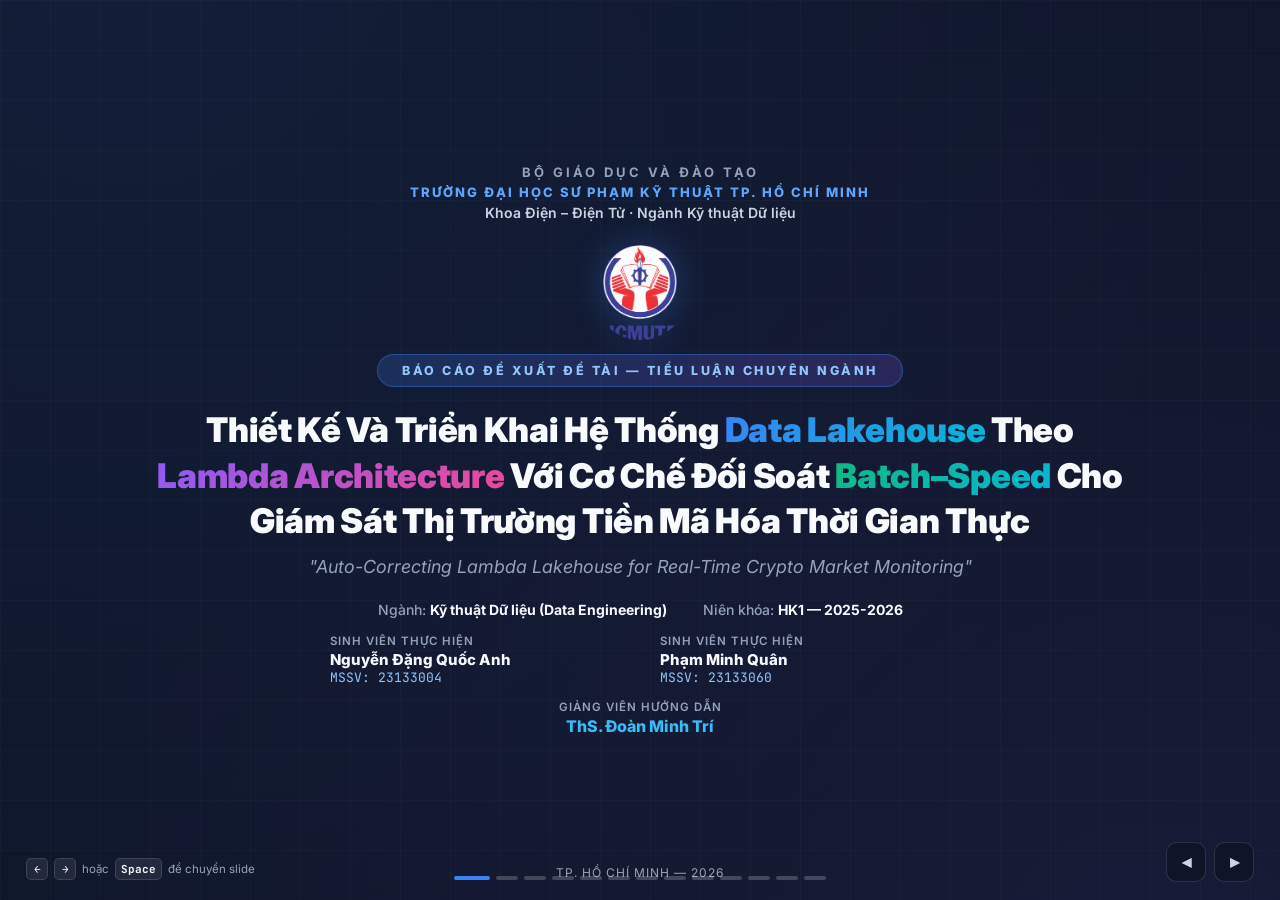
==== docs/slides.html @ 74f2ec55 "docs: add interactive proposal presentation slides and assets" ====
<!DOCTYPE html>
<html lang="vi">
<head>
<meta charset="UTF-8">
<meta name="viewport" content="width=device-width, initial-scale=1.0">
<title>Báo Cáo Đề Xuất — Lambda Lakehouse Crypto</title>
<link rel="preconnect" href="https://fonts.googleapis.com">
<link href="https://fonts.googleapis.com/css2?family=Inter:wght@300;400;500;600;700;800;900&family=JetBrains+Mono:wght@400;500;600;700&display=swap" rel="stylesheet">
<style>
  *, *::before, *::after { box-sizing: border-box; margin: 0; padding: 0; }

  :root {
    --bg-primary: #0a0e1a;
    --bg-slide: #0f1629;
    --bg-card: rgba(255,255,255,0.05);
    --bg-card-hover: rgba(255,255,255,0.08);
    --accent-blue: #3b82f6;
    --accent-cyan: #06b6d4;
    --accent-purple: #8b5cf6;
    --accent-emerald: #10b981;
    --accent-amber: #f59e0b;
    --accent-rose: #f43f5e;
    --text-primary: #f8fafc;
    --text-secondary: #cbd5e1;
    --text-muted: #94a3b8;
    --border-subtle: rgba(255,255,255,0.12);
    --gradient-blue: linear-gradient(135deg, #3b82f6, #06b6d4);
    --gradient-purple: linear-gradient(135deg, #8b5cf6, #ec4899);
    --gradient-emerald: linear-gradient(135deg, #10b981, #06b6d4);
    --gradient-amber: linear-gradient(135deg, #f59e0b, #ef4444);
    --gradient-rose: linear-gradient(135deg, #f43f5e, #8b5cf6);
    --font-main: 'Inter', -apple-system, system-ui, sans-serif;
    --font-mono: 'JetBrains Mono', 'Cascadia Code', monospace;
  }

  html, body { width: 100%; height: 100%; overflow: hidden; font-family: var(--font-main); background: var(--bg-primary); color: var(--text-primary); -webkit-font-smoothing: antialiased; }

  .slides-wrapper { width: 100%; height: 100%; position: relative; }

  .slide {
    position: absolute; inset: 0;
    display: flex; flex-direction: column; justify-content: center; align-items: center;
    padding: 40px 60px;
    opacity: 0; transform: translateX(60px);
    transition: opacity 0.45s cubic-bezier(0.4,0,0.2,1), transform 0.45s cubic-bezier(0.4,0,0.2,1);
    pointer-events: none; background: var(--bg-slide); overflow-y: auto;
  }
  .slide.active { opacity: 1; transform: translateX(0); pointer-events: all; z-index: 10; }
  .slide.prev { opacity: 0; transform: translateX(-60px); }

  .slide::before {
    content: ''; position: absolute; top: -50%; left: -50%; width: 200%; height: 200%;
    background: radial-gradient(circle at 30% 20%, rgba(59,130,246,0.08) 0%, transparent 50%),
                radial-gradient(circle at 70% 80%, rgba(139,92,246,0.07) 0%, transparent 50%);
    pointer-events: none; z-index: 0;
  }
  .slide::after {
    content: ''; position: absolute; inset: 0;
    background-image: linear-gradient(rgba(255,255,255,0.02) 1px, transparent 1px), linear-gradient(90deg, rgba(255,255,255,0.02) 1px, transparent 1px);
    background-size: 50px 50px; pointer-events: none; z-index: 0;
  }
  .slide > * { position: relative; z-index: 1; }

  /* ===== TYPOGRAPHY & HEADINGS ===== */
  .slide-number { position: absolute; top: 22px; left: 36px; font-size: 13px; font-weight: 700; letter-spacing: 3px; text-transform: uppercase; color: var(--text-muted); }
  .slide-number .current { color: var(--accent-blue); font-size: 16px; }

  .section-badge { display: inline-flex; align-items: center; gap: 8px; padding: 6px 16px; border-radius: 100px; font-size: 12px; font-weight: 700; letter-spacing: 2px; text-transform: uppercase; margin-bottom: 12px; border: 1px solid; }
  .badge-blue { background: rgba(59,130,246,0.15); color: #93c5fd; border-color: rgba(59,130,246,0.3); }
  .badge-purple { background: rgba(139,92,246,0.15); color: #c4b5fd; border-color: rgba(139,92,246,0.3); }
  .badge-emerald { background: rgba(16,185,129,0.15); color: #6ee7b7; border-color: rgba(16,185,129,0.3); }
  .badge-amber { background: rgba(245,158,11,0.15); color: #fde68a; border-color: rgba(245,158,11,0.3); }
  .badge-rose { background: rgba(244,63,94,0.15); color: #fda4af; border-color: rgba(244,63,94,0.3); }
  .badge-cyan { background: rgba(6,182,212,0.15); color: #67e8f9; border-color: rgba(6,182,212,0.3); }

  .slide-title { font-size: clamp(28px, 3.3vw, 44px); font-weight: 900; line-height: 1.2; margin-bottom: 16px; letter-spacing: -0.5px; text-align: center; }
  .highlight { background: var(--gradient-blue); -webkit-background-clip: text; -webkit-text-fill-color: transparent; background-clip: text; }
  .highlight-purple { background: var(--gradient-purple); -webkit-background-clip: text; -webkit-text-fill-color: transparent; background-clip: text; }
  .highlight-emerald { background: var(--gradient-emerald); -webkit-background-clip: text; -webkit-text-fill-color: transparent; background-clip: text; }
  .highlight-amber { background: var(--gradient-amber); -webkit-background-clip: text; -webkit-text-fill-color: transparent; background-clip: text; }
  .highlight-rose { background: var(--gradient-rose); -webkit-background-clip: text; -webkit-text-fill-color: transparent; background-clip: text; }

  .slide-subtitle { font-size: clamp(15px, 1.5vw, 19px); color: var(--text-secondary); line-height: 1.6; max-width: 960px; margin-bottom: 22px; text-align: center; }

  /* ===== CARDS ===== */
  .cards-grid { display: grid; gap: 16px; width: 100%; max-width: 1150px; }
  .cards-grid.cols-2 { grid-template-columns: 1fr 1fr; }
  .cards-grid.cols-3 { grid-template-columns: 1fr 1fr 1fr; }
  .cards-grid.cols-4 { grid-template-columns: 1fr 1fr 1fr 1fr; }

  .card { background: var(--bg-card); border: 1px solid var(--border-subtle); border-radius: 14px; padding: 20px 22px; transition: all 0.3s ease; position: relative; overflow: hidden; }
  .card:hover { background: var(--bg-card-hover); border-color: rgba(255,255,255,0.2); transform: translateY(-3px); }
  .card::before { content: ''; position: absolute; top: 0; left: 0; right: 0; height: 3px; }
  .card.accent-blue::before { background: var(--gradient-blue); }
  .card.accent-purple::before { background: var(--gradient-purple); }
  .card.accent-emerald::before { background: var(--gradient-emerald); }
  .card.accent-amber::before { background: var(--gradient-amber); }
  .card.accent-rose::before { background: var(--gradient-rose); }
  .card.accent-cyan::before { background: linear-gradient(90deg, #06b6d4, #3b82f6); }

  .card-icon { width: 44px; height: 44px; border-radius: 10px; display: flex; align-items: center; justify-content: center; font-size: 22px; margin-bottom: 12px; }
  .card-icon.blue { background: rgba(59,130,246,0.2); }
  .card-icon.purple { background: rgba(139,92,246,0.2); }
  .card-icon.emerald { background: rgba(16,185,129,0.2); }
  .card-icon.amber { background: rgba(245,158,11,0.2); }
  .card-icon.rose { background: rgba(244,63,94,0.2); }
  .card-icon.cyan { background: rgba(6,182,212,0.2); }

  .card-title { font-size: 15.5px; font-weight: 800; margin-bottom: 6px; color: var(--text-primary); }
  .card-desc { font-size: 13.5px; color: var(--text-secondary); line-height: 1.6; }

  /* ===== SVG DIAGRAM CONTAINER ===== */
  .diagram-box { width: 100%; max-width: 1150px; background: rgba(0,0,0,0.35); border: 1px solid var(--border-subtle); border-radius: 16px; padding: 22px 20px; position: relative; overflow: hidden; }
  .diagram-box::before { content: ''; position: absolute; inset: 0; background: radial-gradient(ellipse at 50% 0%, rgba(59,130,246,0.08), transparent 70%); pointer-events: none; }
  .diagram-box svg { width: 100%; height: auto; display: block; }

  /* ===== COVER ===== */
  .cover-content { text-align: center; max-width: 980px; }
  .cover-uni { font-size: 13px; font-weight: 700; letter-spacing: 3px; text-transform: uppercase; color: var(--text-muted); margin-bottom: 4px; }
  .cover-faculty { font-size: 14px; font-weight: 600; color: var(--text-secondary); margin-bottom: 24px; }
  .logo-img { width: 95px; height: 95px; border-radius: 50%; object-fit: contain; margin: 0 auto 14px auto; display: block; filter: drop-shadow(0 0 16px rgba(59,130,246,0.3)); }
  .cover-type-badge { display: inline-block; padding: 8px 24px; border-radius: 100px; font-size: 12.5px; font-weight: 800; letter-spacing: 2.5px; text-transform: uppercase; background: linear-gradient(135deg, rgba(59,130,246,0.2), rgba(139,92,246,0.2)); border: 1px solid rgba(59,130,246,0.4); color: #93c5fd; margin-bottom: 20px; }
  .cover-main-title { font-size: clamp(22px, 2.7vw, 34px); font-weight: 900; line-height: 1.35; margin-bottom: 12px; letter-spacing: -0.3px; }
  .cover-en-title { font-size: clamp(14px, 1.4vw, 18px); font-style: italic; color: var(--text-muted); margin-bottom: 24px; font-weight: 400; }
  .cover-meta { display: flex; justify-content: center; gap: 36px; font-size: 14px; color: var(--text-secondary); margin-bottom: 16px; }
  .cover-meta .label { color: var(--text-muted); font-weight: 500; }
  .cover-meta .value { color: var(--text-primary); font-weight: 700; }
  .cover-people { display: grid; grid-template-columns: 1fr 1fr; gap: 12px 40px; font-size: 13.5px; margin-top: 14px; text-align: left; max-width: 620px; margin-left: auto; margin-right: auto; }
  .cover-people .people-label { font-weight: 600; color: var(--text-muted); font-size: 11.5px; letter-spacing: 1px; text-transform: uppercase; margin-bottom: 2px; }
  .cover-people .people-name { font-weight: 800; color: var(--text-primary); font-size: 15px; }
  .cover-people .people-id { font-family: var(--font-mono); font-size: 13px; color: #93c5fd; }
  .cover-advisor { margin-top: 14px; text-align: center; font-size: 13.5px; }
  .cover-advisor .people-label { font-weight: 600; color: var(--text-muted); font-size: 11.5px; letter-spacing: 1px; text-transform: uppercase; margin-bottom: 2px; }
  .cover-advisor .people-name { font-weight: 800; color: #38bdf8; font-size: 16px; }
  .cover-footer-bar { position: absolute; bottom: 20px; font-size: 12px; color: var(--text-muted); letter-spacing: 1px; }

  /* ===== NUMBERED LIST ===== */
  .numbered-list { list-style: none; padding: 0; width: 100%; max-width: 1050px; }
  .numbered-list li { display: flex; align-items: flex-start; gap: 16px; padding: 12px 0; border-bottom: 1px solid var(--border-subtle); }
  .numbered-list li:last-child { border-bottom: none; }
  .numbered-list .num { flex-shrink: 0; width: 34px; height: 34px; border-radius: 8px; display: flex; align-items: center; justify-content: center; font-size: 15px; font-weight: 900; color: #fff; }
  .numbered-list .item-title { font-size: 15px; font-weight: 800; margin-bottom: 3px; color: var(--text-primary); }
  .numbered-list .item-desc { font-size: 13.5px; color: var(--text-secondary); line-height: 1.55; }

  /* ===== TIMELINE ===== */
  .timeline { width: 100%; max-width: 1080px; }
  .timeline-row { display: flex; align-items: stretch; gap: 16px; margin-bottom: 10px; }
  .timeline-phase { width: 110px; flex-shrink: 0; border-radius: 10px; display: flex; align-items: center; justify-content: center; font-size: 13.5px; font-weight: 800; color: #fff; text-align: center; padding: 8px; }
  .timeline-content { flex: 1; background: var(--bg-card); border: 1px solid var(--border-subtle); border-radius: 10px; padding: 12px 18px; }
  .timeline-content .tc-title { font-size: 14.5px; font-weight: 800; margin-bottom: 3px; color: var(--text-primary); }
  .timeline-content .tc-desc { font-size: 13px; color: var(--text-secondary); line-height: 1.5; }
  .timeline-content .tc-output { font-size: 12px; color: #34d399; font-weight: 700; margin-top: 4px; }

  /* ===== DIRECTION (2 CARDS: TLCN -> KLTN) ===== */
  .direction-container { display: grid; grid-template-columns: 1fr 1fr; gap: 24px; width: 100%; max-width: 1150px; }
  .direction-card { background: var(--bg-card); border: 1px solid var(--border-subtle); border-radius: 16px; padding: 26px 24px; text-align: left; transition: all 0.3s ease; position: relative; }
  .direction-card.phase-1 { border-color: rgba(59,130,246,0.4); background: rgba(59,130,246,0.06); }
  .direction-card.phase-2 { border-color: rgba(16,185,129,0.5); background: rgba(16,185,129,0.07); box-shadow: 0 0 35px rgba(16,185,129,0.12); }
  .direction-card.phase-2::after { content: '★ MỤC TIÊU TỐI HẬU'; position: absolute; top: -12px; right: 24px; background: var(--gradient-emerald); color: #fff; font-size: 10.5px; font-weight: 900; letter-spacing: 1.5px; padding: 4px 14px; border-radius: 100px; }
  .direction-card:hover { transform: translateY(-3px); }
  .direction-badge-tag { display: inline-block; font-size: 11px; font-weight: 800; letter-spacing: 1.5px; text-transform: uppercase; padding: 4px 12px; border-radius: 6px; margin-bottom: 8px; }
  .direction-title { font-size: 20px; font-weight: 900; margin-bottom: 4px; }
  .direction-sub { font-size: 13px; color: var(--text-muted); margin-bottom: 16px; font-weight: 600; }
  .direction-card ul { list-style: none; padding: 0; }
  .direction-card ul li { font-size: 13.5px; color: var(--text-secondary); padding: 7px 0; border-bottom: 1px solid var(--border-subtle); display: flex; align-items: flex-start; gap: 8px; line-height: 1.5; }
  .direction-card ul li:last-child { border-bottom: none; }
  .direction-card ul li::before { content: '✔'; font-weight: 800; flex-shrink: 0; font-size: 13px; }
  .direction-card.phase-1 ul li::before { color: #60a5fa; }
  .direction-card.phase-2 ul li::before { color: #34d399; }

  /* ===== CALLOUT ===== */
  .callout { width: 100%; max-width: 1150px; background: rgba(59,130,246,0.08); border: 1px solid rgba(59,130,246,0.25); border-left: 4px solid var(--accent-blue); border-radius: 0 12px 12px 0; padding: 14px 20px; margin-top: 16px; }
  .callout.emerald { background: rgba(16,185,129,0.08); border-color: rgba(16,185,129,0.25); border-left-color: var(--accent-emerald); }
  .callout.amber { background: rgba(245,158,11,0.08); border-color: rgba(245,158,11,0.25); border-left-color: var(--accent-amber); }
  .callout-text { font-size: 14px; color: var(--text-secondary); line-height: 1.6; font-style: italic; }
  .callout-text strong { color: #fff; font-style: normal; }

  /* Two-col */
  .two-col { display: grid; grid-template-columns: 1fr 1fr; gap: 24px; width: 100%; max-width: 1150px; align-items: start; }

  /* Status badges */
  .status-badge { display: inline-block; padding: 3px 10px; border-radius: 100px; font-size: 11px; font-weight: 800; letter-spacing: 0.5px; }
  .status-provisional { background: rgba(245,158,11,0.2); color: #fde68a; border: 1px solid rgba(245,158,11,0.4); }
  .status-reconciled { background: rgba(16,185,129,0.2); color: #6ee7b7; border: 1px solid rgba(16,185,129,0.4); }

  /* Tech tags */
  .tech-tags { display: flex; flex-wrap: wrap; gap: 6px; margin-top: 8px; }
  .tech-tag { font-size: 11px; font-weight: 700; padding: 3px 10px; border-radius: 100px; background: rgba(255,255,255,0.08); border: 1px solid var(--border-subtle); color: #cbd5e1; font-family: var(--font-mono); }

  /* ===== NAV ===== */
  .progress-bar { position: fixed; bottom: 0; left: 0; height: 4px; background: var(--gradient-blue); transition: width 0.4s ease; z-index: 100; border-radius: 0 2px 0 0; }
  .nav-controls { position: fixed; bottom: 18px; right: 26px; display: flex; gap: 8px; z-index: 100; }
  .nav-btn { width: 40px; height: 40px; border-radius: 10px; border: 1px solid var(--border-subtle); background: rgba(15,22,41,0.9); backdrop-filter: blur(12px); color: var(--text-secondary); cursor: pointer; display: flex; align-items: center; justify-content: center; font-size: 18px; font-weight: bold; transition: all 0.2s; }
  .nav-btn:hover { background: rgba(59,130,246,0.2); border-color: rgba(59,130,246,0.5); color: #60a5fa; }
  .slide-indicators { position: fixed; bottom: 20px; left: 50%; transform: translateX(-50%); display: flex; gap: 6px; z-index: 100; }
  .indicator { width: 22px; height: 4px; border-radius: 2px; background: rgba(255,255,255,0.2); cursor: pointer; transition: all 0.3s; }
  .indicator.active { width: 36px; background: var(--accent-blue); }
  .indicator:hover { background: rgba(255,255,255,0.4); }
  .keyboard-hint { position: fixed; bottom: 20px; left: 26px; font-size: 11.5px; color: var(--text-muted); z-index: 100; display: flex; align-items: center; gap: 6px; }
  .key { display: inline-flex; align-items: center; justify-content: center; min-width: 22px; height: 22px; padding: 0 5px; border-radius: 5px; background: rgba(255,255,255,0.08); border: 1px solid var(--border-subtle); font-size: 11px; font-weight: 700; font-family: var(--font-mono); color: var(--text-primary); }

  /* ===== ANIMATIONS ===== */
  @keyframes fadeInUp { from { opacity: 0; transform: translateY(18px); } to { opacity: 1; transform: translateY(0); } }
  .slide.active .anim-item { animation: fadeInUp 0.45s ease forwards; opacity: 0; }
  .slide.active .anim-item:nth-child(1) { animation-delay: 0.08s; }
  .slide.active .anim-item:nth-child(2) { animation-delay: 0.16s; }
  .slide.active .anim-item:nth-child(3) { animation-delay: 0.24s; }
  .slide.active .anim-item:nth-child(4) { animation-delay: 0.30s; }
  .slide.active .anim-item:nth-child(5) { animation-delay: 0.36s; }
  .slide.active .anim-item:nth-child(6) { animation-delay: 0.42s; }
  .slide.active .anim-item:nth-child(7) { animation-delay: 0.48s; }
  .slide.active .anim-item:nth-child(8) { animation-delay: 0.54s; }
  .slide.active .anim-item:nth-child(9) { animation-delay: 0.60s; }
  .slide.active .anim-item:nth-child(10) { animation-delay: 0.66s; }

  @media (max-width: 900px) {
    .slide { padding: 30px 20px; }
    .cards-grid.cols-3, .cards-grid.cols-4 { grid-template-columns: 1fr 1fr; }
    .direction-container { grid-template-columns: 1fr; }
    .two-col { grid-template-columns: 1fr; }
    .cover-meta { flex-direction: column; gap: 8px; align-items: center; }
  }
</style>
</head>
<body>

<div class="slides-wrapper" id="slidesWrapper">

<!-- ====== SLIDE 0: COVER ====== -->
<div class="slide active" id="slide-0">
  <div class="cover-content">
    <div class="cover-uni anim-item">BỘ GIÁO DỤC VÀ ĐÀO TẠO</div>
    <div class="cover-uni anim-item" style="color:#60a5fa; letter-spacing:2px; font-weight:800;">TRƯỜNG ĐẠI HỌC SƯ PHẠM KỸ THUẬT TP. HỒ CHÍ MINH</div>
    <div class="cover-faculty anim-item">Khoa Điện – Điện Tử · Ngành Kỹ thuật Dữ liệu</div>
    <div class="anim-item"><img class="logo-img" src="assets/logo_hcmute.png" alt="Logo HCMUTE"></div>
    <div class="anim-item"><div class="cover-type-badge">Báo Cáo Đề Xuất Đề Tài — Tiểu Luận Chuyên Ngành</div></div>
    <div class="cover-main-title anim-item">
      Thiết Kế Và Triển Khai Hệ Thống <span class="highlight">Data Lakehouse</span> Theo <span class="highlight-purple">Lambda Architecture</span> Với Cơ Chế Đối Soát <span class="highlight-emerald">Batch–Speed</span> Cho Giám Sát Thị Trường Tiền Mã Hóa Thời Gian Thực
    </div>
    <div class="cover-en-title anim-item">"Auto-Correcting Lambda Lakehouse for Real-Time Crypto Market Monitoring"</div>
    <div class="cover-meta anim-item">
      <span><span class="label">Ngành:</span> <span class="value">Kỹ thuật Dữ liệu (Data Engineering)</span></span>
      <span><span class="label">Niên khóa:</span> <span class="value">HK1 — 2025-2026</span></span>
    </div>
    <div class="cover-people anim-item">
      <div><div class="people-label">Sinh viên thực hiện</div><div class="people-name">Nguyễn Đặng Quốc Anh</div><div class="people-id">MSSV: 23133004</div></div>
      <div><div class="people-label">Sinh viên thực hiện</div><div class="people-name">Phạm Minh Quân</div><div class="people-id">MSSV: 23133060</div></div>
    </div>
    <div class="cover-advisor anim-item"><div class="people-label">Giảng viên hướng dẫn</div><div class="people-name">ThS. Đoàn Minh Trí</div></div>
  </div>
  <div class="cover-footer-bar anim-item">TP. HỒ CHÍ MINH — 2026</div>
</div>

<!-- ====== SLIDE 1: BỐI CẢNH ====== -->
<div class="slide" id="slide-1">
  <div class="slide-number"><span class="current">01</span> / 12</div>
  <div class="section-badge badge-blue anim-item">● Giới Thiệu Đề Tài</div>
  <div class="slide-title anim-item">Hai nhu cầu <span class="highlight">mâu thuẫn</span> trong xử lý dữ liệu lớn</div>

  <div class="diagram-box anim-item" style="max-width:960px;">
    <svg viewBox="0 0 840 280" fill="none" xmlns="http://www.w3.org/2000/svg">
      <!-- Batch side -->
      <rect x="20" y="25" width="340" height="230" rx="16" fill="rgba(59,130,246,0.1)" stroke="#3b82f6" stroke-width="2" stroke-dasharray="6 4"/>
      <text x="190" y="62" text-anchor="middle" fill="#60a5fa" font-size="16" font-weight="900" font-family="Inter">📊 BATCH ANALYTICS</text>
      <text x="190" y="90" text-anchor="middle" fill="#cbd5e1" font-size="13.5" font-weight="500" font-family="Inter">Phân tích lịch sử toàn diện</text>
      <rect x="45" y="112" width="290" height="34" rx="8" fill="rgba(59,130,246,0.18)"/>
      <text x="190" y="134" text-anchor="middle" fill="#93c5fd" font-size="13" font-weight="700" font-family="Inter">✓ Chính xác tuyệt đối (ACID)</text>
      <rect x="45" y="156" width="290" height="34" rx="8" fill="rgba(59,130,246,0.18)"/>
      <text x="190" y="178" text-anchor="middle" fill="#93c5fd" font-size="13" font-weight="700" font-family="Inter">✓ Deduplication & Historical Replay</text>
      <rect x="45" y="200" width="290" height="34" rx="8" fill="rgba(244,63,94,0.18)"/>
      <text x="190" y="222" text-anchor="middle" fill="#fda4af" font-size="13" font-weight="700" font-family="Inter">✗ Độ trễ: từ vài phút → vài giờ</text>

      <!-- VS -->
      <text x="420" y="148" text-anchor="middle" fill="#94a3b8" font-size="24" font-weight="900" font-family="Inter">VS</text>
      <line x1="390" y1="125" x2="390" y2="165" stroke="#475569" stroke-width="1.5"/>
      <line x1="450" y1="125" x2="450" y2="165" stroke="#475569" stroke-width="1.5"/>

      <!-- Speed side -->
      <rect x="480" y="25" width="340" height="230" rx="16" fill="rgba(139,92,246,0.1)" stroke="#8b5cf6" stroke-width="2" stroke-dasharray="6 4"/>
      <text x="650" y="62" text-anchor="middle" fill="#c4b5fd" font-size="16" font-weight="900" font-family="Inter">⚡ REAL-TIME STREAMING</text>
      <text x="650" y="90" text-anchor="middle" fill="#cbd5e1" font-size="13.5" font-weight="500" font-family="Inter">Phản hồi tức thời biến động</text>
      <rect x="505" y="112" width="290" height="34" rx="8" fill="rgba(139,92,246,0.18)"/>
      <text x="650" y="134" text-anchor="middle" fill="#c4b5fd" font-size="13" font-weight="700" font-family="Inter">✓ Độ trễ cực thấp (&lt; 5 giây)</text>
      <rect x="505" y="156" width="290" height="34" rx="8" fill="rgba(139,92,246,0.18)"/>
      <text x="650" y="178" text-anchor="middle" fill="#c4b5fd" font-size="13" font-weight="700" font-family="Inter">✓ Nắm bắt biến động thị trường ngay</text>
      <rect x="505" y="200" width="290" height="34" rx="8" fill="rgba(244,63,94,0.18)"/>
      <text x="650" y="222" text-anchor="middle" fill="#fda4af" font-size="13" font-weight="700" font-family="Inter">✗ Kết quả gần đúng (Provisional State)</text>
    </svg>
  </div>

  <div class="callout anim-item" style="max-width:960px;">
    <div class="callout-text"><strong>Lambda Architecture</strong> giải quyết mâu thuẫn này: tách thành <strong>Batch Layer</strong> (Ground Truth chuẩn xác) + <strong>Speed Layer</strong> (Tức thời), và hợp nhất tự động tại <strong>Serving Layer</strong>.</div>
  </div>
</div>

<!-- ====== SLIDE 2: KHOẢNG TRỐNG NGHIÊN CỨU ====== -->
<div class="slide" id="slide-2">
  <div class="slide-number"><span class="current">02</span> / 12</div>
  <div class="section-badge badge-blue anim-item">● Giới Thiệu Đề Tài</div>
  <div class="slide-title anim-item">Khoảng trống <span class="highlight-purple">nghiên cứu</span> & Giải pháp đề xuất</div>

  <div class="diagram-box anim-item" style="max-width:1050px;">
    <svg viewBox="0 0 960 250" fill="none" xmlns="http://www.w3.org/2000/svg">
      <!-- Problems -->
      <text x="235" y="26" text-anchor="middle" fill="#fb7185" font-size="14" font-weight="900" font-family="Inter" letter-spacing="2">❌ HẠN CHẾ HỆ THỐNG CŨ</text>
      <rect x="20" y="42" width="205" height="46" rx="10" fill="rgba(244,63,94,0.12)" stroke="rgba(244,63,94,0.4)" stroke-width="1.2"/>
      <text x="122" y="69" text-anchor="middle" fill="#fda4af" font-size="13" font-weight="700" font-family="Inter">Small File Problem</text>
      <rect x="245" y="42" width="205" height="46" rx="10" fill="rgba(244,63,94,0.12)" stroke="rgba(244,63,94,0.4)" stroke-width="1.2"/>
      <text x="347" y="69" text-anchor="middle" fill="#fda4af" font-size="13" font-weight="700" font-family="Inter">Thiếu ACID Transactions</text>
      <rect x="20" y="100" width="205" height="46" rx="10" fill="rgba(244,63,94,0.12)" stroke="rgba(244,63,94,0.4)" stroke-width="1.2"/>
      <text x="122" y="127" text-anchor="middle" fill="#fda4af" font-size="13" font-weight="700" font-family="Inter">Không có Data Quality Gate</text>
      <rect x="245" y="100" width="205" height="46" rx="10" fill="rgba(244,63,94,0.12)" stroke="rgba(244,63,94,0.4)" stroke-width="1.2"/>
      <text x="347" y="127" text-anchor="middle" fill="#fda4af" font-size="13" font-weight="700" font-family="Inter">Batch & Stream lệch pha</text>

      <!-- Arrow -->
      <text x="475" y="98" text-anchor="middle" fill="#94a3b8" font-size="34" font-family="Inter">→</text>

      <!-- Solutions -->
      <text x="725" y="26" text-anchor="middle" fill="#34d399" font-size="14" font-weight="900" font-family="Inter" letter-spacing="2">✓ GIẢI PHÁP ĐỀ TÀI</text>
      <rect x="505" y="42" width="215" height="46" rx="10" fill="rgba(16,185,129,0.14)" stroke="rgba(16,185,129,0.4)" stroke-width="1.2"/>
      <text x="612" y="62" text-anchor="middle" fill="#6ee7b7" font-size="13.5" font-weight="800" font-family="Inter">Apache Iceberg</text>
      <text x="612" y="78" text-anchor="middle" fill="#cbd5e1" font-size="11.5" font-family="Inter">Compaction + Snapshot Isolation</text>

      <rect x="735" y="42" width="205" height="46" rx="10" fill="rgba(16,185,129,0.14)" stroke="rgba(16,185,129,0.4)" stroke-width="1.2"/>
      <text x="837" y="62" text-anchor="middle" fill="#6ee7b7" font-size="13.5" font-weight="800" font-family="Inter">Single Source of Truth</text>
      <text x="837" y="78" text-anchor="middle" fill="#cbd5e1" font-size="11.5" font-family="Inter">Bronze Table trên MinIO S3</text>

      <rect x="505" y="100" width="215" height="46" rx="10" fill="rgba(16,185,129,0.14)" stroke="rgba(16,185,129,0.4)" stroke-width="1.2"/>
      <text x="612" y="120" text-anchor="middle" fill="#6ee7b7" font-size="13.5" font-weight="800" font-family="Inter">Data Quality Gate</text>
      <text x="612" y="136" text-anchor="middle" fill="#cbd5e1" font-size="11.5" font-family="Inter">Quarantine + Fault Injection</text>

      <rect x="735" y="100" width="205" height="46" rx="10" fill="rgba(16,185,129,0.14)" stroke="rgba(16,185,129,0.4)" stroke-width="1.2"/>
      <text x="837" y="120" text-anchor="middle" fill="#6ee7b7" font-size="13.5" font-weight="800" font-family="Inter">Query Merger ★</text>
      <text x="837" y="136" text-anchor="middle" fill="#cbd5e1" font-size="11.5" font-family="Inter">Watermark Auto-Correct</text>

      <!-- Bottom label -->
      <rect x="230" y="165" width="500" height="60" rx="14" fill="rgba(59,130,246,0.12)" stroke="rgba(59,130,246,0.35)" stroke-width="1.5"/>
      <text x="480" y="190" text-anchor="middle" fill="#60a5fa" font-size="14.5" font-weight="800" font-family="Inter">🎯 Bài toán thực tế: Giám sát thị trường tiền mã hóa BTCUSDT</text>
      <text x="480" y="210" text-anchor="middle" fill="#cbd5e1" font-size="13" font-family="Inter">OHLCV · VWAP · Return · Cảnh báo Price Spike · Cửa sổ 1m & 5m</text>
    </svg>
  </div>
</div>

<!-- ====== SLIDE 3: MỤC TIÊU NGHIÊN CỨU ====== -->
<div class="slide" id="slide-3">
  <div class="slide-number"><span class="current">03</span> / 12</div>
  <div class="section-badge badge-purple anim-item">● Mục Tiêu Nghiên Cứu</div>
  <div class="slide-title anim-item">06 mục tiêu <span class="highlight-purple">kỹ thuật</span> cốt lõi</div>

  <div class="cards-grid cols-3 anim-item" style="max-width:1150px;">
    <div class="card accent-blue">
      <div style="display:flex;align-items:center;gap:10px;margin-bottom:8px;"><div style="width:32px;height:32px;border-radius:8px;background:var(--gradient-blue);display:flex;align-items:center;justify-content:center;color:#fff;font-size:15px;font-weight:900;">1</div><div class="card-title">Kiến trúc Lambda Lakehouse</div></div>
      <div class="card-desc">3 lớp hoàn chỉnh (Batch, Speed, Serving) — chia sẻ Single Source of Truth trên Bronze Table.</div>
    </div>
    <div class="card accent-purple">
      <div style="display:flex;align-items:center;gap:10px;margin-bottom:8px;"><div style="width:32px;height:32px;border-radius:8px;background:var(--gradient-purple);display:flex;align-items:center;justify-content:center;color:#fff;font-size:15px;font-weight:900;">2</div><div class="card-title">Auto-Correcting Query Merger ★</div></div>
      <div class="card-desc">Đóng góp kỹ thuật cốt lõi: tự động đối soát Batch–Speed dựa theo mốc Batch Watermark.</div>
    </div>
    <div class="card accent-emerald">
      <div style="display:flex;align-items:center;gap:10px;margin-bottom:8px;"><div style="width:32px;height:32px;border-radius:8px;background:var(--gradient-emerald);display:flex;align-items:center;justify-content:center;color:#fff;font-size:15px;font-weight:900;">3</div><div class="card-title">Pipeline End-to-End Local</div></div>
      <div class="card-desc">Kafka → Spark → Iceberg → ClickHouse → FastAPI → Streamlit vận hành mượt trên 16 GB RAM.</div>
    </div>
    <div class="card accent-amber">
      <div style="display:flex;align-items:center;gap:10px;margin-bottom:8px;"><div style="width:32px;height:32px;border-radius:8px;background:var(--gradient-amber);display:flex;align-items:center;justify-content:center;color:#fff;font-size:15px;font-weight:900;">4</div><div class="card-title">Data Quality Gate & Fault Injector</div></div>
      <div class="card-desc">Chủ động chèn 4 loại lỗi (Duplicate, Late, OOO, Invalid) có Ground Truth để đo Precision/Recall.</div>
    </div>
    <div class="card accent-rose">
      <div style="display:flex;align-items:center;gap:10px;margin-bottom:8px;"><div style="width:32px;height:32px;border-radius:8px;background:var(--gradient-rose);display:flex;align-items:center;justify-content:center;color:#fff;font-size:15px;font-weight:900;">5</div><div class="card-title">Benchmark Định lượng 4 Kịch bản</div></div>
      <div class="card-desc">Đo đạc khoa học: Độ trễ Latency, Độ chính xác đối soát, Xử lý dữ liệu trễ/trùng, Hiệu quả Compaction.</div>
    </div>
    <div class="card accent-cyan">
      <div style="display:flex;align-items:center;gap:10px;margin-bottom:8px;"><div style="width:32px;height:32px;border-radius:8px;background:linear-gradient(135deg,#06b6d4,#3b82f6);display:flex;align-items:center;justify-content:center;color:#fff;font-size:15px;font-weight:900;">6</div><div class="card-title">Phân tích So sánh Kiến trúc</div></div>
      <div class="card-desc">Đánh giá ưu nhược điểm và Trade-offs: Lambda vs Kappa vs Medallion Architecture.</div>
    </div>
  </div>
</div>

<!-- ====== SLIDE 4: XÁC ĐỊNH BÀI TOÁN ====== -->
<div class="slide" id="slide-4">
  <div class="slide-number"><span class="current">04</span> / 12</div>
  <div class="section-badge badge-emerald anim-item">● Xác Định Bài Toán</div>
  <div class="slide-title anim-item"><span class="highlight-emerald">Crypto Market</span> Monitoring — Nghiệp Vụ BTCUSDT</div>

  <div class="diagram-box anim-item" style="max-width:1050px;">
    <svg viewBox="0 0 920 230" fill="none" xmlns="http://www.w3.org/2000/svg">
      <!-- Binance source -->
      <rect x="20" y="20" width="180" height="190" rx="16" fill="rgba(245,158,11,0.12)" stroke="#f59e0b" stroke-width="2"/>
      <text x="110" y="60" text-anchor="middle" fill="#fbbf24" font-size="28">₿</text>
      <text x="110" y="90" text-anchor="middle" fill="#fbbf24" font-size="14.5" font-weight="800" font-family="Inter">Binance Stream</text>
      <text x="110" y="112" text-anchor="middle" fill="#cbd5e1" font-size="12" font-family="Inter">WebSocket Live Feed</text>
      <text x="110" y="145" text-anchor="middle" fill="#94a3b8" font-size="12.5" font-weight="600" font-family="Inter">• BTCUSDT (MVP)</text>
      <text x="110" y="168" text-anchor="middle" fill="#94a3b8" font-size="12.5" font-family="Inter">• ETHUSDT, SOLUSDT</text>
      <text x="110" y="190" text-anchor="middle" fill="#94a3b8" font-size="12" font-family="Inter">trade_id, price, qty, time</text>

      <!-- Arrow -->
      <path d="M205 115 L245 115" stroke="#94a3b8" stroke-width="2" marker-end="url(#arrGrayL)"/>

      <!-- Processing -->
      <rect x="250" y="20" width="205" height="190" rx="16" fill="rgba(139,92,246,0.12)" stroke="#8b5cf6" stroke-width="2"/>
      <text x="352" y="55" text-anchor="middle" fill="#c4b5fd" font-size="15" font-weight="800" font-family="Inter">⚙️ Tính Toán Nghiệp Vụ</text>
      <rect x="268" y="70" width="170" height="28" rx="6" fill="rgba(139,92,246,0.2)"/>
      <text x="352" y="89" text-anchor="middle" fill="#e9d5ff" font-size="12" font-weight="700" font-family="Inter">Mô hình nến OHLCV (1m, 5m)</text>
      <rect x="268" y="105" width="170" height="28" rx="6" fill="rgba(139,92,246,0.2)"/>
      <text x="352" y="124" text-anchor="middle" fill="#e9d5ff" font-size="12" font-weight="700" font-family="Inter">Chỉ số giá VWAP</text>
      <rect x="268" y="140" width="170" height="28" rx="6" fill="rgba(139,92,246,0.2)"/>
      <text x="352" y="159" text-anchor="middle" fill="#e9d5ff" font-size="12" font-weight="700" font-family="Inter">Tổng khối lượng & Lợi suất</text>
      <rect x="268" y="174" width="170" height="26" rx="6" fill="rgba(244,63,94,0.2)"/>
      <text x="352" y="192" text-anchor="middle" fill="#fda4af" font-size="12" font-weight="700" font-family="Inter">Phát hiện Price Spike</text>

      <!-- Arrow -->
      <path d="M460 115 L500 115" stroke="#94a3b8" stroke-width="2" marker-end="url(#arrGrayL)"/>

      <!-- Output -->
      <rect x="505" y="20" width="200" height="190" rx="16" fill="rgba(16,185,129,0.12)" stroke="#10b981" stroke-width="2"/>
      <text x="605" y="55" text-anchor="middle" fill="#6ee7b7" font-size="15" font-weight="800" font-family="Inter">📊 Phản Hồi API</text>
      <rect x="525" y="72" width="160" height="30" rx="6" fill="rgba(245,158,11,0.2)"/>
      <text x="605" y="92" text-anchor="middle" fill="#fde68a" font-size="12" font-weight="700" font-family="Inter">⏳ Provisional (Tức thời)</text>
      <text x="605" y="122" text-anchor="middle" fill="#94a3b8" font-size="14" font-weight="bold" font-family="Inter">↓ Đối Soát Tự Động</text>
      <rect x="525" y="135" width="160" height="30" rx="6" fill="rgba(16,185,129,0.2)"/>
      <text x="605" y="155" text-anchor="middle" fill="#6ee7b7" font-size="12" font-weight="700" font-family="Inter">✓ Reconciled (Chuẩn xác)</text>
      <text x="605" y="190" text-anchor="middle" fill="#cbd5e1" font-size="12" font-family="Inter">Metadata: error_delta = 0.0</text>

      <!-- Arrow -->
      <path d="M710 115 L750 115" stroke="#94a3b8" stroke-width="2" marker-end="url(#arrGrayL)"/>

      <!-- Dashboard -->
      <rect x="755" y="35" width="145" height="160" rx="16" fill="rgba(59,130,246,0.12)" stroke="#3b82f6" stroke-width="2"/>
      <text x="827" y="80" text-anchor="middle" fill="#60a5fa" font-size="34">📺</text>
      <text x="827" y="112" text-anchor="middle" fill="#93c5fd" font-size="14" font-weight="800" font-family="Inter">Dashboard</text>
      <text x="827" y="132" text-anchor="middle" fill="#cbd5e1" font-size="12.5" font-family="Inter">Streamlit</text>
      <text x="827" y="155" text-anchor="middle" fill="#cbd5e1" font-size="11.5" font-family="Inter">Biểu đồ nến Realtime</text>
      <text x="827" y="172" text-anchor="middle" fill="#cbd5e1" font-size="11.5" font-family="Inter">& Cảnh báo tức thì</text>

      <defs><marker id="arrGrayL" viewBox="0 0 10 10" refX="9" refY="5" markerWidth="6" markerHeight="6" orient="auto"><path d="M0,0 L10,5 L0,10 z" fill="#94a3b8"/></marker></defs>
    </svg>
  </div>

  <div class="callout emerald anim-item" style="max-width:1050px;">
    <div class="callout-text"><strong>5 Tiêu chí nghiệm thu cốt lõi:</strong> ❶ Giá & Volume BTCUSDT 5m gần nhất? ❷ Biến động vượt ngưỡng? ❸ Nhãn Provisional hay Reconciled? ❹ Vị trí Batch Watermark? ❺ Error Delta = ?</div>
  </div>
</div>

<!-- ====== SLIDE 5: KIẾN TRÚC TỔNG QUAN ====== -->
<div class="slide" id="slide-5">
  <div class="slide-number"><span class="current">05</span> / 12</div>
  <div class="section-badge badge-amber anim-item">● Kiến Trúc Hệ Thống</div>
  <div class="slide-title anim-item">Sơ đồ kiến trúc <span class="highlight-amber">End-to-End</span> Lambda Lakehouse</div>

  <div class="diagram-box anim-item" style="max-width:1150px;">
    <svg viewBox="0 0 1020 400" fill="none" xmlns="http://www.w3.org/2000/svg">
      <text x="510" y="22" text-anchor="middle" fill="#94a3b8" font-size="12" font-weight="800" font-family="Inter" letter-spacing="3">INGESTION → HYBRID PROCESSING (LAMBDA) → SERVING</text>

      <!-- Binance -->
      <rect x="15" y="145" width="125" height="90" rx="12" fill="rgba(245,158,11,0.12)" stroke="#f59e0b" stroke-width="2"/>
      <text x="77" y="178" text-anchor="middle" fill="#fbbf24" font-size="22">₿</text>
      <text x="77" y="202" text-anchor="middle" fill="#fbbf24" font-size="12.5" font-weight="800" font-family="Inter">Binance WS</text>
      <text x="77" y="220" text-anchor="middle" fill="#cbd5e1" font-size="11" font-family="Inter">Live Trade Feed</text>

      <!-- Arrow -->
      <path d="M142 190 L172 190" stroke="#f59e0b" stroke-width="2" marker-end="url(#arrOrangeL)"/>

      <!-- Fault Injector -->
      <rect x="175" y="152" width="105" height="76" rx="10" fill="rgba(244,63,94,0.12)" stroke="#f43f5e" stroke-width="1.5"/>
      <text x="227" y="180" text-anchor="middle" fill="#fda4af" font-size="12" font-weight="800" font-family="Inter">🛡️ Fault</text>
      <text x="227" y="198" text-anchor="middle" fill="#fda4af" font-size="12" font-weight="800" font-family="Inter">Injector</text>
      <text x="227" y="216" text-anchor="middle" fill="#cbd5e1" font-size="9.5" font-family="Inter">Chèn lỗi kiểm thử</text>

      <!-- Arrow -->
      <path d="M282 190 L312 190" stroke="#f43f5e" stroke-width="2" marker-end="url(#arrRoseL)"/>

      <!-- Kafka -->
      <rect x="315" y="145" width="115" height="90" rx="12" fill="rgba(6,182,212,0.12)" stroke="#06b6d4" stroke-width="2"/>
      <text x="372" y="178" text-anchor="middle" fill="#67e8f9" font-size="13" font-weight="800" font-family="Inter">Apache Kafka</text>
      <text x="372" y="198" text-anchor="middle" fill="#cbd5e1" font-size="11.5" font-family="Inter">KRaft Mode</text>
      <text x="372" y="218" text-anchor="middle" fill="#94a3b8" font-size="10.5" font-family="Inter">Message Bus</text>

      <!-- Kafka arrows split -->
      <path d="M432 165 L480 90" stroke="#06b6d4" stroke-width="2" marker-end="url(#arrCyanL)"/>
      <path d="M432 215 L480 290" stroke="#06b6d4" stroke-width="2" marker-end="url(#arrCyanL)"/>

      <!-- SPEED LAYER -->
      <rect x="485" y="40" width="245" height="120" rx="14" fill="rgba(139,92,246,0.1)" stroke="#8b5cf6" stroke-width="2"/>
      <text x="607" y="65" text-anchor="middle" fill="#c4b5fd" font-size="13.5" font-weight="900" font-family="Inter" letter-spacing="1">⚡ SPEED LAYER</text>
      <rect x="500" y="75" width="215" height="26" rx="6" fill="rgba(139,92,246,0.18)"/>
      <text x="607" y="93" text-anchor="middle" fill="#e9d5ff" font-size="11.5" font-weight="700" font-family="Inter">Spark Structured Streaming</text>
      <rect x="500" y="106" width="215" height="24" rx="6" fill="rgba(139,92,246,0.18)"/>
      <text x="607" y="123" text-anchor="middle" fill="#e9d5ff" font-size="11" font-weight="600" font-family="Inter">Window 1m/5m · Watermarking · SLA&lt;5s</text>
      <text x="607" y="148" text-anchor="middle" fill="#fde68a" font-size="11.5" font-weight="800" font-family="Inter">→ speed_agg [Provisional]</text>

      <!-- BATCH LAYER -->
      <rect x="485" y="235" width="245" height="150" rx="14" fill="rgba(59,130,246,0.1)" stroke="#3b82f6" stroke-width="2"/>
      <text x="607" y="260" text-anchor="middle" fill="#93c5fd" font-size="13.5" font-weight="900" font-family="Inter" letter-spacing="1">📊 BATCH LAYER</text>
      <rect x="500" y="270" width="100" height="26" rx="6" fill="rgba(245,158,11,0.18)"/>
      <text x="550" y="288" text-anchor="middle" fill="#fde68a" font-size="11.5" font-weight="700" font-family="Inter">Bronze</text>
      <text x="612" y="288" text-anchor="middle" fill="#94a3b8" font-size="14">→</text>
      <rect x="625" y="270" width="90" height="26" rx="6" fill="rgba(96,165,250,0.18)"/>
      <text x="670" y="288" text-anchor="middle" fill="#93c5fd" font-size="11.5" font-weight="700" font-family="Inter">Silver (DQ)</text>
      <text x="607" y="322" text-anchor="middle" fill="#94a3b8" font-size="12">↓ Spark Batch</text>
      <rect x="540" y="330" width="135" height="26" rx="6" fill="rgba(16,185,129,0.18)"/>
      <text x="607" y="348" text-anchor="middle" fill="#6ee7b7" font-size="11.5" font-weight="700" font-family="Inter">Gold (OHLCV/VWAP)</text>
      <text x="607" y="374" text-anchor="middle" fill="#6ee7b7" font-size="11.5" font-weight="800" font-family="Inter">→ batch_agg [Ground Truth]</text>

      <!-- Arrows to serving -->
      <path d="M732 100 L775 190" stroke="#8b5cf6" stroke-width="1.8" marker-end="url(#arrPurpleL)"/>
      <path d="M732 310 L775 230" stroke="#3b82f6" stroke-width="1.8" marker-end="url(#arrBlueL)"/>

      <!-- SERVING LAYER -->
      <rect x="780" y="140" width="225" height="135" rx="14" fill="rgba(16,185,129,0.1)" stroke="#10b981" stroke-width="2.5"/>
      <text x="892" y="165" text-anchor="middle" fill="#6ee7b7" font-size="13" font-weight="900" font-family="Inter" letter-spacing="1">🔀 SERVING LAYER</text>
      <rect x="795" y="176" width="195" height="28" rx="6" fill="rgba(16,185,129,0.2)"/>
      <text x="892" y="195" text-anchor="middle" fill="#6ee7b7" font-size="11.5" font-weight="800" font-family="Inter">Auto-Correcting Query Merger</text>
      <rect x="795" y="210" width="195" height="22" rx="5" fill="rgba(255,255,255,0.06)"/>
      <text x="892" y="226" text-anchor="middle" fill="#cbd5e1" font-size="11" font-family="Inter">FastAPI · ClickHouse OLAP</text>
      <rect x="795" y="238" width="92" height="24" rx="5" fill="rgba(245,158,11,0.18)"/>
      <text x="841" y="255" text-anchor="middle" fill="#fde68a" font-size="11" font-weight="700" font-family="Inter">Provisional</text>
      <rect x="898" y="238" width="92" height="24" rx="5" fill="rgba(16,185,129,0.18)"/>
      <text x="944" y="255" text-anchor="middle" fill="#6ee7b7" font-size="11" font-weight="700" font-family="Inter">Reconciled</text>

      <defs>
        <marker id="arrOrangeL" viewBox="0 0 10 10" refX="9" refY="5" markerWidth="6" markerHeight="6" orient="auto"><path d="M0,0 L10,5 L0,10z" fill="#f59e0b"/></marker>
        <marker id="arrRoseL" viewBox="0 0 10 10" refX="9" refY="5" markerWidth="6" markerHeight="6" orient="auto"><path d="M0,0 L10,5 L0,10z" fill="#f43f5e"/></marker>
        <marker id="arrCyanL" viewBox="0 0 10 10" refX="9" refY="5" markerWidth="6" markerHeight="6" orient="auto"><path d="M0,0 L10,5 L0,10z" fill="#06b6d4"/></marker>
        <marker id="arrPurpleL" viewBox="0 0 10 10" refX="9" refY="5" markerWidth="6" markerHeight="6" orient="auto"><path d="M0,0 L10,5 L0,10z" fill="#8b5cf6"/></marker>
        <marker id="arrBlueL" viewBox="0 0 10 10" refX="9" refY="5" markerWidth="6" markerHeight="6" orient="auto"><path d="M0,0 L10,5 L0,10z" fill="#3b82f6"/></marker>
      </defs>
    </svg>
  </div>
</div>

<!-- ====== SLIDE 6: INGESTION LAYER ====== -->
<div class="slide" id="slide-6">
  <div class="slide-number"><span class="current">06</span> / 12</div>
  <div class="section-badge badge-cyan anim-item">● Flow Chi Tiết</div>
  <div class="slide-title anim-item">Tầng thu thập dữ liệu — <span class="highlight">Ingestion Layer</span></div>

  <div class="diagram-box anim-item" style="max-width:1050px;">
    <svg viewBox="0 0 940 220" fill="none" xmlns="http://www.w3.org/2000/svg">
      <!-- WebSocket -->
      <rect x="15" y="45" width="160" height="120" rx="14" fill="rgba(245,158,11,0.12)" stroke="#f59e0b" stroke-width="2"/>
      <text x="95" y="80" text-anchor="middle" fill="#fbbf24" font-size="28">₿</text>
      <text x="95" y="108" text-anchor="middle" fill="#fbbf24" font-size="13" font-weight="800" font-family="Inter">Binance WebSocket</text>
      <text x="95" y="128" text-anchor="middle" fill="#cbd5e1" font-size="11.5" font-family="Inter">Live JSON Trade Stream</text>
      <text x="95" y="148" text-anchor="middle" fill="#94a3b8" font-size="11" font-family="Inter">trade_id, price, qty</text>

      <path d="M178 105 L218 105" stroke="#f59e0b" stroke-width="2" marker-end="url(#arrO2L)"/>

      <!-- Python Collector -->
      <rect x="225" y="50" width="135" height="110" rx="12" fill="rgba(59,130,246,0.12)" stroke="#3b82f6" stroke-width="1.8"/>
      <text x="292" y="82" text-anchor="middle" fill="#60a5fa" font-size="20">🐍</text>
      <text x="292" y="108" text-anchor="middle" fill="#93c5fd" font-size="13" font-weight="800" font-family="Inter">Python Collector</text>
      <text x="292" y="128" text-anchor="middle" fill="#cbd5e1" font-size="11.5" font-family="Inter">Async WebSockets</text>
      <text x="292" y="148" text-anchor="middle" fill="#34d399" font-size="11" font-weight="700" font-family="Inter">RAM &lt; 250 MB</text>

      <path d="M363 105 L403 105" stroke="#3b82f6" stroke-width="2" marker-end="url(#arrB2L)"/>

      <!-- Fault Injector -->
      <rect x="410" y="35" width="165" height="145" rx="14" fill="rgba(244,63,94,0.12)" stroke="#f43f5e" stroke-width="2"/>
      <text x="492" y="65" text-anchor="middle" fill="#fda4af" font-size="13" font-weight="900" font-family="Inter">🛡️ FAULT INJECTOR</text>
      <rect x="425" y="75" width="135" height="22" rx="5" fill="rgba(244,63,94,0.2)"/>
      <text x="492" y="91" text-anchor="middle" fill="#fda4af" font-size="11" font-weight="700" font-family="Inter">Duplicate Events (10%)</text>
      <rect x="425" y="101" width="135" height="22" rx="5" fill="rgba(244,63,94,0.2)"/>
      <text x="492" y="117" text-anchor="middle" fill="#fda4af" font-size="11" font-weight="700" font-family="Inter">Late Data 1-5m (10%)</text>
      <rect x="425" y="127" width="135" height="22" rx="5" fill="rgba(244,63,94,0.2)"/>
      <text x="492" y="143" text-anchor="middle" fill="#fda4af" font-size="11" font-weight="700" font-family="Inter">Out-of-Order Events</text>
      <text x="492" y="167" text-anchor="middle" fill="#cbd5e1" font-size="10.5" font-family="Inter">Gán nhãn is_injected=true</text>

      <path d="M578 105 L618 105" stroke="#f43f5e" stroke-width="2" marker-end="url(#arrR2L)"/>

      <!-- Kafka -->
      <rect x="625" y="45" width="135" height="120" rx="14" fill="rgba(6,182,212,0.12)" stroke="#06b6d4" stroke-width="2"/>
      <text x="692" y="80" text-anchor="middle" fill="#67e8f9" font-size="13" font-weight="800" font-family="Inter">Apache Kafka</text>
      <text x="692" y="102" text-anchor="middle" fill="#cbd5e1" font-size="12" font-family="Inter">KRaft (No ZK)</text>
      <text x="692" y="124" text-anchor="middle" fill="#94a3b8" font-size="11" font-family="Inter">crypto.trades</text>
      <text x="692" y="145" text-anchor="middle" fill="#34d399" font-size="11" font-weight="700" font-family="Inter">768 MB – 1 GB</text>

      <path d="M763 85 L800 68" stroke="#06b6d4" stroke-width="1.8" marker-end="url(#arrC2L)"/>
      <path d="M763 125 L800 142" stroke="#06b6d4" stroke-width="1.8" marker-end="url(#arrC2L)"/>

      <!-- Split outputs -->
      <rect x="805" y="38" width="120" height="52" rx="10" fill="rgba(139,92,246,0.14)" stroke="#8b5cf6" stroke-width="1.5"/>
      <text x="865" y="62" text-anchor="middle" fill="#c4b5fd" font-size="12" font-weight="800" font-family="Inter">⚡ Speed Layer</text>
      <text x="865" y="80" text-anchor="middle" fill="#cbd5e1" font-size="11" font-family="Inter">Spark Streaming</text>

      <rect x="805" y="120" width="120" height="52" rx="10" fill="rgba(59,130,246,0.14)" stroke="#3b82f6" stroke-width="1.5"/>
      <text x="865" y="144" text-anchor="middle" fill="#93c5fd" font-size="12" font-weight="800" font-family="Inter">📊 Batch Layer</text>
      <text x="865" y="162" text-anchor="middle" fill="#cbd5e1" font-size="11" font-family="Inter">Bronze Iceberg</text>

      <defs>
        <marker id="arrO2L" viewBox="0 0 10 10" refX="9" refY="5" markerWidth="6" markerHeight="6" orient="auto"><path d="M0,0 L10,5 L0,10z" fill="#f59e0b"/></marker>
        <marker id="arrB2L" viewBox="0 0 10 10" refX="9" refY="5" markerWidth="6" markerHeight="6" orient="auto"><path d="M0,0 L10,5 L0,10z" fill="#3b82f6"/></marker>
        <marker id="arrR2L" viewBox="0 0 10 10" refX="9" refY="5" markerWidth="6" markerHeight="6" orient="auto"><path d="M0,0 L10,5 L0,10z" fill="#f43f5e"/></marker>
        <marker id="arrC2L" viewBox="0 0 10 10" refX="9" refY="5" markerWidth="6" markerHeight="6" orient="auto"><path d="M0,0 L10,5 L0,10z" fill="#06b6d4"/></marker>
      </defs>
    </svg>
  </div>
</div>

<!-- ====== SLIDE 7: BATCH + SPEED LAYER ====== -->
<div class="slide" id="slide-7">
  <div class="slide-number"><span class="current">07</span> / 12</div>
  <div class="section-badge badge-purple anim-item">● Flow Chi Tiết</div>
  <div class="slide-title anim-item"><span class="highlight-purple">Speed Layer</span> (Luồng) & <span class="highlight">Batch Layer</span> (Lô)</div>

  <div class="two-col anim-item">
    <div class="diagram-box" style="padding:22px;">
      <svg viewBox="0 0 420 280" fill="none" xmlns="http://www.w3.org/2000/svg">
        <text x="210" y="24" text-anchor="middle" fill="#c4b5fd" font-size="14" font-weight="900" font-family="Inter" letter-spacing="1">⚡ SPEED LAYER (SPARK STREAMING)</text>
        <rect x="20" y="38" width="380" height="42" rx="8" fill="rgba(6,182,212,0.12)" stroke="#06b6d4" stroke-width="1.2"/>
        <text x="210" y="64" text-anchor="middle" fill="#67e8f9" font-size="12.5" font-weight="700" font-family="Inter">Kafka Topic → Spark Structured Streaming</text>
        <path d="M210 82 L210 102" stroke="#8b5cf6" stroke-width="1.5" marker-end="url(#arrP3L)"/>
        <rect x="35" y="105" width="165" height="40" rx="8" fill="rgba(139,92,246,0.18)"/>
        <text x="117" y="124" text-anchor="middle" fill="#e9d5ff" font-size="12" font-weight="700" font-family="Inter">Tumbling Window</text>
        <text x="117" y="139" text-anchor="middle" fill="#cbd5e1" font-size="11" font-family="Inter">1 phút & 5 phút</text>
        <rect x="220" y="105" width="165" height="40" rx="8" fill="rgba(139,92,246,0.18)"/>
        <text x="302" y="124" text-anchor="middle" fill="#e9d5ff" font-size="12" font-weight="700" font-family="Inter">Watermarking</text>
        <text x="302" y="139" text-anchor="middle" fill="#cbd5e1" font-size="11" font-family="Inter">Ngưỡng trễ 1-2 phút</text>
        <path d="M210 148 L210 168" stroke="#8b5cf6" stroke-width="1.5" marker-end="url(#arrP3L)"/>
        <rect x="40" y="172" width="340" height="40" rx="8" fill="rgba(139,92,246,0.12)" stroke="#8b5cf6" stroke-width="1.2"/>
        <text x="210" y="192" text-anchor="middle" fill="#c4b5fd" font-size="12.5" font-weight="800" font-family="Inter">Tính toán OHLCV, VWAP, Volume</text>
        <text x="210" y="206" text-anchor="middle" fill="#cbd5e1" font-size="11" font-family="Inter">Độ trễ xử lý (SLA) &lt; 5 giây</text>
        <path d="M210 215 L210 230" stroke="#f59e0b" stroke-width="1.5" marker-end="url(#arrY3L)"/>
        <rect x="60" y="235" width="300" height="34" rx="8" fill="rgba(245,158,11,0.18)" stroke="#f59e0b" stroke-width="1.5"/>
        <text x="210" y="257" text-anchor="middle" fill="#fde68a" font-size="12.5" font-weight="800" font-family="Inter">Ghi ClickHouse: speed_agg [Provisional]</text>
        <defs>
          <marker id="arrP3L" viewBox="0 0 10 10" refX="5" refY="9" markerWidth="6" markerHeight="6" orient="auto"><path d="M0,0 L5,10 L10,0z" fill="#8b5cf6"/></marker>
          <marker id="arrY3L" viewBox="0 0 10 10" refX="5" refY="9" markerWidth="6" markerHeight="6" orient="auto"><path d="M0,0 L5,10 L10,0z" fill="#f59e0b"/></marker>
        </defs>
      </svg>
    </div>

    <div class="diagram-box" style="padding:22px;">
      <svg viewBox="0 0 420 280" fill="none" xmlns="http://www.w3.org/2000/svg">
        <text x="210" y="24" text-anchor="middle" fill="#93c5fd" font-size="14" font-weight="900" font-family="Inter" letter-spacing="1">📊 BATCH LAYER (ICEBERG ON MINIO)</text>
        <rect x="20" y="38" width="380" height="42" rx="8" fill="rgba(245,158,11,0.14)" stroke="#f59e0b" stroke-width="1.2"/>
        <text x="210" y="58" text-anchor="middle" fill="#fde68a" font-size="12.5" font-weight="800" font-family="Inter">Bronze Table (Single Source of Truth)</text>
        <text x="210" y="73" text-anchor="middle" fill="#cbd5e1" font-size="11" font-family="Inter">Immutable · ACID Snapshot Isolation</text>
        <path d="M210 82 L210 104" stroke="#3b82f6" stroke-width="1.5" marker-end="url(#arrBl3L)"/>
        <rect x="35" y="105" width="165" height="40" rx="8" fill="rgba(59,130,246,0.18)"/>
        <text x="117" y="124" text-anchor="middle" fill="#93c5fd" font-size="12" font-weight="700" font-family="Inter">Silver (Đã làm sạch)</text>
        <text x="117" y="139" text-anchor="middle" fill="#cbd5e1" font-size="11" font-family="Inter">Deduplicate theo trade_id</text>
        <rect x="220" y="105" width="165" height="40" rx="8" fill="rgba(244,63,94,0.18)"/>
        <text x="302" y="124" text-anchor="middle" fill="#fda4af" font-size="12" font-weight="700" font-family="Inter">Quarantine Table</text>
        <text x="302" y="139" text-anchor="middle" fill="#cbd5e1" font-size="11" font-family="Inter">Cách ly dữ liệu sai schema</text>
        <path d="M117 148 L117 170" stroke="#3b82f6" stroke-width="1.5" marker-end="url(#arrBl3L)"/>
        <rect x="40" y="172" width="340" height="40" rx="8" fill="rgba(16,185,129,0.12)" stroke="#10b981" stroke-width="1.2"/>
        <text x="210" y="192" text-anchor="middle" fill="#6ee7b7" font-size="12.5" font-weight="800" font-family="Inter">Gold Table — Chuẩn xác tuyệt đối</text>
        <text x="210" y="206" text-anchor="middle" fill="#cbd5e1" font-size="11" font-family="Inter">Spark Batch Job · Cron Schedule / API Trigger</text>
        <path d="M210 215 L210 230" stroke="#10b981" stroke-width="1.5" marker-end="url(#arrG3L)"/>
        <rect x="60" y="235" width="300" height="34" rx="8" fill="rgba(16,185,129,0.18)" stroke="#10b981" stroke-width="1.5"/>
        <text x="210" y="257" text-anchor="middle" fill="#6ee7b7" font-size="12.5" font-weight="800" font-family="Inter">Ghi ClickHouse: batch_agg [Ground Truth]</text>
        <defs>
          <marker id="arrBl3L" viewBox="0 0 10 10" refX="5" refY="9" markerWidth="6" markerHeight="6" orient="auto"><path d="M0,0 L5,10 L10,0z" fill="#3b82f6"/></marker>
          <marker id="arrG3L" viewBox="0 0 10 10" refX="5" refY="9" markerWidth="6" markerHeight="6" orient="auto"><path d="M0,0 L5,10 L10,0z" fill="#10b981"/></marker>
        </defs>
      </svg>
    </div>
  </div>
</div>

<!-- ====== SLIDE 8: SERVING LAYER — QUERY MERGER ====== -->
<div class="slide" id="slide-8">
  <div class="slide-number"><span class="current">08</span> / 12</div>
  <div class="section-badge badge-emerald anim-item">● Đóng Góp Kỹ Thuật Cốt Lõi</div>
  <div class="slide-title anim-item">Thuật toán <span class="highlight-emerald">Auto-Correcting</span> Query Merger ★</div>

  <div class="diagram-box anim-item" style="max-width:1050px;">
    <svg viewBox="0 0 940 300" fill="none" xmlns="http://www.w3.org/2000/svg">
      <!-- Input -->
      <rect x="20" y="105" width="145" height="80" rx="12" fill="rgba(59,130,246,0.14)" stroke="#3b82f6" stroke-width="2"/>
      <text x="92" y="135" text-anchor="middle" fill="#93c5fd" font-size="13" font-weight="800" font-family="Inter">📥 API Request</text>
      <text x="92" y="156" text-anchor="middle" fill="#cbd5e1" font-size="11.5" font-family="Inter">symbol, start, end</text>
      <text x="92" y="174" text-anchor="middle" fill="#94a3b8" font-size="11" font-family="Inter">GET /api/market</text>

      <path d="M168 145 L215 145" stroke="#3b82f6" stroke-width="2" marker-end="url(#arrB4L)"/>

      <!-- Watermark check -->
      <rect x="220" y="75" width="200" height="140" rx="14" fill="rgba(16,185,129,0.1)" stroke="#10b981" stroke-width="2.5"/>
      <text x="320" y="104" text-anchor="middle" fill="#6ee7b7" font-size="13.5" font-weight="900" font-family="Inter">🔀 QUERY MERGER</text>
      <text x="320" y="128" text-anchor="middle" fill="#cbd5e1" font-size="12" font-family="Inter">1. Lấy batch_watermark</text>
      <text x="320" y="148" text-anchor="middle" fill="#cbd5e1" font-size="12" font-family="Inter">2. So sánh event_time</text>
      <text x="320" y="168" text-anchor="middle" fill="#cbd5e1" font-size="12" font-family="Inter">3. Dispatch & Merge</text>
      <text x="320" y="196" text-anchor="middle" fill="#34d399" font-size="11.5" font-weight="800" font-family="Inter">FastAPI Service (Async)</text>

      <!-- 3 paths -->
      <path d="M422 110 L500 55" stroke="#34d399" stroke-width="1.8" marker-end="url(#arrG4L)"/>
      <path d="M422 145 L500 145" stroke="#f59e0b" stroke-width="1.8" marker-end="url(#arrY4L)"/>
      <path d="M422 180 L500 235" stroke="#8b5cf6" stroke-width="1.8" marker-end="url(#arrP4L)"/>

      <!-- Case 1 -->
      <rect x="505" y="25" width="225" height="60" rx="10" fill="rgba(16,185,129,0.14)" stroke="#10b981" stroke-width="1.5"/>
      <text x="617" y="50" text-anchor="middle" fill="#6ee7b7" font-size="12" font-weight="800" font-family="Inter">event_time &lt; batch_watermark</text>
      <text x="617" y="70" text-anchor="middle" fill="#34d399" font-size="13" font-weight="800" font-family="Inter">→ batch_agg ✓ (Reconciled)</text>

      <!-- Case 2 -->
      <rect x="505" y="115" width="225" height="60" rx="10" fill="rgba(245,158,11,0.14)" stroke="#f59e0b" stroke-width="1.5"/>
      <text x="617" y="140" text-anchor="middle" fill="#fde68a" font-size="12" font-weight="800" font-family="Inter">event_time ≥ batch_watermark</text>
      <text x="617" y="160" text-anchor="middle" fill="#fbbf24" font-size="13" font-weight="800" font-family="Inter">→ speed_agg ⏳ (Provisional)</text>

      <!-- Case 3 -->
      <rect x="505" y="205" width="225" height="60" rx="10" fill="rgba(139,92,246,0.14)" stroke="#8b5cf6" stroke-width="1.5"/>
      <text x="617" y="230" text-anchor="middle" fill="#c4b5fd" font-size="12" font-weight="800" font-family="Inter">Giao thoa Batch ∩ Speed</text>
      <text x="617" y="250" text-anchor="middle" fill="#a78bfa" font-size="13" font-weight="800" font-family="Inter">→ Hợp nhất 🔀 (Partially)</text>

      <!-- Output -->
      <path d="M733 55 L785 145" stroke="#34d399" stroke-width="1.5" stroke-dasharray="5 3"/>
      <path d="M733 145 L785 145" stroke="#f59e0b" stroke-width="1.5" stroke-dasharray="5 3"/>
      <path d="M733 235 L785 145" stroke="#8b5cf6" stroke-width="1.5" stroke-dasharray="5 3"/>

      <rect x="788" y="95" width="135" height="100" rx="12" fill="rgba(59,130,246,0.12)" stroke="#3b82f6" stroke-width="2"/>
      <text x="855" y="124" text-anchor="middle" fill="#93c5fd" font-size="12" font-weight="800" font-family="Inter">📤 JSON Response</text>
      <text x="855" y="145" text-anchor="middle" fill="#cbd5e1" font-size="11" font-family="Inter">OHLCV + VWAP</text>
      <text x="855" y="162" text-anchor="middle" fill="#cbd5e1" font-size="11" font-family="Inter">accuracy_status</text>
      <text x="855" y="180" text-anchor="middle" fill="#cbd5e1" font-size="11" font-family="Inter">reconciliation_delta</text>

      <defs>
        <marker id="arrB4L" viewBox="0 0 10 10" refX="9" refY="5" markerWidth="6" markerHeight="6" orient="auto"><path d="M0,0 L10,5 L0,10z" fill="#3b82f6"/></marker>
        <marker id="arrG4L" viewBox="0 0 10 10" refX="9" refY="5" markerWidth="6" markerHeight="6" orient="auto"><path d="M0,0 L10,5 L0,10z" fill="#34d399"/></marker>
        <marker id="arrY4L" viewBox="0 0 10 10" refX="9" refY="5" markerWidth="6" markerHeight="6" orient="auto"><path d="M0,0 L10,5 L0,10z" fill="#f59e0b"/></marker>
        <marker id="arrP4L" viewBox="0 0 10 10" refX="9" refY="5" markerWidth="6" markerHeight="6" orient="auto"><path d="M0,0 L10,5 L0,10z" fill="#8b5cf6"/></marker>
      </defs>
    </svg>
  </div>
</div>

<!-- ====== SLIDE 9: TECH STACK ====== -->
<div class="slide" id="slide-9">
  <div class="slide-number"><span class="current">09</span> / 12</div>
  <div class="section-badge badge-cyan anim-item">● Công Nghệ</div>
  <div class="slide-title anim-item">Stack công nghệ <span class="highlight">MVP</span> & Phân bổ RAM (16 GB)</div>

  <div class="diagram-box anim-item" style="max-width:1080px;">
    <svg viewBox="0 0 980 270" fill="none" xmlns="http://www.w3.org/2000/svg">
      <!-- Row 1: Ingestion -->
      <text x="75" y="24" text-anchor="middle" fill="#94a3b8" font-size="11" font-weight="800" font-family="Inter" letter-spacing="2">INGESTION</text>
      <rect x="15" y="34" width="125" height="56" rx="10" fill="rgba(245,158,11,0.14)" stroke="#f59e0b" stroke-width="1.5"/>
      <text x="77" y="58" text-anchor="middle" fill="#fbbf24" font-size="12" font-weight="800" font-family="Inter">🐍 Python</text>
      <text x="77" y="76" text-anchor="middle" fill="#cbd5e1" font-size="10.5" font-family="Inter">Collector + Injector</text>

      <path d="M143 62 L170 62" stroke="#94a3b8" stroke-width="1.5" marker-end="url(#arrGr5L)"/>

      <!-- Message Bus -->
      <text x="237" y="24" text-anchor="middle" fill="#94a3b8" font-size="11" font-weight="800" font-family="Inter" letter-spacing="2">EVENT BUS</text>
      <rect x="175" y="34" width="135" height="56" rx="10" fill="rgba(6,182,212,0.14)" stroke="#06b6d4" stroke-width="1.5"/>
      <text x="242" y="58" text-anchor="middle" fill="#67e8f9" font-size="12" font-weight="800" font-family="Inter">Apache Kafka</text>
      <text x="242" y="76" text-anchor="middle" fill="#cbd5e1" font-size="10.5" font-family="Inter">KRaft · 768MB–1GB</text>

      <path d="M313 62 L345 62" stroke="#94a3b8" stroke-width="1.5" marker-end="url(#arrGr5L)"/>

      <!-- Processing -->
      <text x="437" y="24" text-anchor="middle" fill="#94a3b8" font-size="11" font-weight="800" font-family="Inter" letter-spacing="2">PROCESSING</text>
      <rect x="350" y="34" width="180" height="56" rx="10" fill="rgba(139,92,246,0.14)" stroke="#8b5cf6" stroke-width="1.8"/>
      <text x="440" y="58" text-anchor="middle" fill="#c4b5fd" font-size="12.5" font-weight="800" font-family="Inter">Apache Spark</text>
      <text x="440" y="76" text-anchor="middle" fill="#cbd5e1" font-size="10.5" font-family="Inter">Batch + Streaming · 3.5–4GB</text>

      <path d="M533 62 L565 62" stroke="#94a3b8" stroke-width="1.5" marker-end="url(#arrGr5L)"/>

      <!-- Storage -->
      <text x="652" y="24" text-anchor="middle" fill="#94a3b8" font-size="11" font-weight="800" font-family="Inter" letter-spacing="2">STORAGE</text>
      <rect x="570" y="34" width="170" height="56" rx="10" fill="rgba(59,130,246,0.14)" stroke="#3b82f6" stroke-width="1.5"/>
      <text x="655" y="58" text-anchor="middle" fill="#93c5fd" font-size="12" font-weight="800" font-family="Inter">MinIO + Iceberg</text>
      <text x="655" y="76" text-anchor="middle" fill="#cbd5e1" font-size="10.5" font-family="Inter">S3 · ACID · 512–768MB</text>

      <path d="M743 62 L775 62" stroke="#94a3b8" stroke-width="1.5" marker-end="url(#arrGr5L)"/>

      <!-- Serving DB -->
      <text x="862" y="24" text-anchor="middle" fill="#94a3b8" font-size="11" font-weight="800" font-family="Inter" letter-spacing="2">OLAP</text>
      <rect x="780" y="34" width="175" height="56" rx="10" fill="rgba(16,185,129,0.14)" stroke="#10b981" stroke-width="1.5"/>
      <text x="867" y="58" text-anchor="middle" fill="#6ee7b7" font-size="12" font-weight="800" font-family="Inter">ClickHouse</text>
      <text x="867" y="76" text-anchor="middle" fill="#cbd5e1" font-size="10.5" font-family="Inter">Single Node · 1–1.5GB</text>

      <!-- Row 2: Serving -->
      <text x="242" y="125" text-anchor="middle" fill="#94a3b8" font-size="11" font-weight="800" font-family="Inter" letter-spacing="2">SERVING API</text>
      <rect x="175" y="135" width="135" height="52" rx="10" fill="rgba(16,185,129,0.14)" stroke="#10b981" stroke-width="1.5"/>
      <text x="242" y="158" text-anchor="middle" fill="#6ee7b7" font-size="12" font-weight="800" font-family="Inter">FastAPI</text>
      <text x="242" y="174" text-anchor="middle" fill="#cbd5e1" font-size="10.5" font-family="Inter">Query Merger · Async</text>

      <text x="440" y="125" text-anchor="middle" fill="#94a3b8" font-size="11" font-weight="800" font-family="Inter" letter-spacing="2">DASHBOARD</text>
      <rect x="350" y="135" width="180" height="52" rx="10" fill="rgba(244,63,94,0.14)" stroke="#f43f5e" stroke-width="1.5"/>
      <text x="440" y="158" text-anchor="middle" fill="#fda4af" font-size="12" font-weight="800" font-family="Inter">Streamlit</text>
      <text x="440" y="174" text-anchor="middle" fill="#cbd5e1" font-size="10.5" font-family="Inter">Real-time Charts & Alerts</text>

      <text x="655" y="125" text-anchor="middle" fill="#94a3b8" font-size="11" font-weight="800" font-family="Inter" letter-spacing="2">INFRASTRUCTURE</text>
      <rect x="570" y="135" width="170" height="52" rx="10" fill="rgba(139,92,246,0.12)" stroke="#8b5cf6" stroke-width="1.5"/>
      <text x="655" y="158" text-anchor="middle" fill="#c4b5fd" font-size="12" font-weight="800" font-family="Inter">Docker Compose</text>
      <text x="655" y="174" text-anchor="middle" fill="#cbd5e1" font-size="10.5" font-family="Inter">cgroup RAM Limits</text>

      <!-- Memory Budget Bar -->
      <text x="490" y="222" text-anchor="middle" fill="#94a3b8" font-size="12" font-weight="800" font-family="Inter" letter-spacing="1">NGÂN SÁCH BỘ NHỚ: 16 GB RAM TỔNG THỂ</text>
      <rect x="50" y="234" width="880" height="26" rx="8" fill="rgba(255,255,255,0.05)" stroke="var(--border-subtle)" stroke-width="1"/>
      <rect x="53" y="237" width="420" height="20" rx="6" fill="rgba(59,130,246,0.3)"/>
      <text x="263" y="252" text-anchor="middle" fill="#93c5fd" font-size="11.5" font-weight="800" font-family="Inter">Services Docker: 7.5 – 8.5 GB RAM</text>
      <rect x="477" y="237" width="450" height="20" rx="6" fill="rgba(16,185,129,0.25)"/>
      <text x="702" y="252" text-anchor="middle" fill="#6ee7b7" font-size="11.5" font-weight="800" font-family="Inter">Dự phòng OS + File Cache + WSL2: 7.5 – 8.0 GB RAM</text>

      <defs><marker id="arrGr5L" viewBox="0 0 10 10" refX="9" refY="5" markerWidth="6" markerHeight="6" orient="auto"><path d="M0,0 L10,5 L0,10z" fill="#94a3b8"/></marker></defs>
    </svg>
  </div>
</div>

<!-- ====== SLIDE 10: DỰ KIẾN ĐẦU RA ====== -->
<div class="slide" id="slide-10">
  <div class="slide-number"><span class="current">10</span> / 12</div>
  <div class="section-badge badge-blue anim-item">● Dự Kiến Đầu Ra</div>
  <div class="slide-title anim-item">08 sản phẩm <span class="highlight">nghiệm thu</span> đề tài MVP</div>

  <div class="cards-grid cols-4 anim-item" style="max-width:1150px;">
    <div class="card accent-cyan"><div class="card-icon cyan">📡</div><div class="card-title">Ingestion Pipeline</div><div class="card-desc">Python Collector + Kafka thu thập dữ liệu BTCUSDT live ổn định.</div></div>
    <div class="card accent-blue"><div class="card-icon blue">🧊</div><div class="card-title">Bronze Iceberg</div><div class="card-desc">Lưu trữ sự kiện bất biến trên MinIO S3 với ACID Snapshot Isolation.</div></div>
    <div class="card accent-purple"><div class="card-icon purple">⚡</div><div class="card-title">Speed Layer</div><div class="card-desc">Spark Streaming tính OHLCV/VWAP ghi vào speed_agg với SLA &lt; 5s.</div></div>
    <div class="card accent-emerald"><div class="card-icon emerald">📊</div><div class="card-title">Batch Layer</div><div class="card-desc">Spark Batch Bronze→Silver→Gold, tạo Ground Truth vào batch_agg.</div></div>
    <div class="card accent-amber"><div class="card-icon amber">🔀</div><div class="card-title">Query Merger API</div><div class="card-desc">FastAPI tự động đối soát dựa trên Watermark → JSON chuẩn hóa.</div></div>
    <div class="card accent-rose"><div class="card-icon rose">🛡️</div><div class="card-title">DQ Gate + Injector</div><div class="card-desc">Phát hiện 4 loại lỗi và cách ly tự động vào Quarantine Table.</div></div>
    <div class="card accent-blue"><div class="card-icon blue">📺</div><div class="card-title">Dashboard Streamlit</div><div class="card-desc">Trực quan hóa biến động nến, cảnh báo bất thường và nhãn đối soát.</div></div>
    <div class="card accent-purple"><div class="card-icon purple">📈</div><div class="card-title">Benchmark Report</div><div class="card-desc">Báo cáo số liệu 4 bài benchmark: Latency, Correctness, Fault, Compaction.</div></div>
  </div>
</div>

<!-- ====== SLIDE 11: TIẾN ĐỘ ====== -->
<div class="slide" id="slide-11">
  <div class="slide-number"><span class="current">11</span> / 12</div>
  <div class="section-badge badge-cyan anim-item">● Kế Hoạch Tiến Độ</div>
  <div class="slide-title anim-item">Kế hoạch thực hiện <span class="highlight">10 tuần</span></div>

  <div class="timeline anim-item">
    <div class="timeline-row">
      <div class="timeline-phase" style="background:var(--gradient-blue);">Tuần 1–2</div>
      <div class="timeline-content"><div class="tc-title">Nghiên cứu & Thiết lập môi trường</div><div class="tc-desc">Hoàn thiện thiết kế kiến trúc, Docker Compose cụm dịch vụ (Kafka, Spark, MinIO, ClickHouse).</div><div class="tc-output">→ Docker Compose hoàn chỉnh, Tài liệu thiết kế hệ thống</div></div>
    </div>
    <div class="timeline-row">
      <div class="timeline-phase" style="background:var(--gradient-emerald);">Tuần 3–4</div>
      <div class="timeline-content"><div class="tc-title">Data Ingestion Pipeline</div><div class="tc-desc">Xây dựng Python Collector, Fault Injector, nạp dữ liệu Kafka → ghi vào Bronze Iceberg Table trên MinIO.</div><div class="tc-output">→ Pipeline Ingestion ổn định, Bronze Table trên MinIO</div></div>
    </div>
    <div class="timeline-row">
      <div class="timeline-phase" style="background:var(--gradient-purple);">Tuần 5–6</div>
      <div class="timeline-content"><div class="tc-title">Speed Layer & Batch Layer</div><div class="tc-desc">Phát triển Spark Streaming Job + Spark Batch Job tính toán nến OHLCV/VWAP ghi vào ClickHouse.</div><div class="tc-output">→ Bảng speed_agg và batch_agg trong ClickHouse</div></div>
    </div>
    <div class="timeline-row">
      <div class="timeline-phase" style="background:var(--gradient-amber);">Tuần 7–8</div>
      <div class="timeline-content"><div class="tc-title">Serving Layer & Dashboard</div><div class="tc-desc">Phát triển FastAPI Auto-Correcting Query Merger, Data Quality Gate, Quarantine, Streamlit Dashboard.</div><div class="tc-output">→ API đối soát tự động, Dashboard giám sát trực quan</div></div>
    </div>
    <div class="timeline-row">
      <div class="timeline-phase" style="background:var(--gradient-rose);">Tuần 9–10</div>
      <div class="timeline-content"><div class="tc-title">Benchmark & Hoàn thiện Báo cáo</div><div class="tc-desc">Thực hiện 4 bài Benchmark định lượng, thu thập số liệu, phân tích kết quả và hoàn thiện báo cáo TLCN.</div><div class="tc-output">→ Báo cáo hoàn chỉnh, Slide bảo vệ & Video Demo</div></div>
    </div>
  </div>
</div>

<!-- ====== SLIDE 12: ĐỊNH HƯỚNG TLCN -> KLTN ====== -->
<div class="slide" id="slide-12">
  <div class="slide-number"><span class="current">12</span> / 12</div>
  <div class="section-badge badge-rose anim-item">● Định Hướng Nhiệm Vụ</div>
  <div class="slide-title anim-item">Định hướng nhiệm vụ: <span class="highlight-rose">TLCN → KLTN</span></div>
  <div class="slide-subtitle anim-item">Nhóm định hướng phát triển đề tài liên tục từ Tiểu luận chuyên ngành lên Khóa luận tốt nghiệp</div>

  <div class="direction-container anim-item">
    <!-- Phase 1: TLCN -->
    <div class="direction-card phase-1">
      <div class="direction-badge-tag" style="background:rgba(59,130,246,0.2);color:#93c5fd;">GIAI ĐOẠN 1</div>
      <div class="direction-title" style="color:#60a5fa;">Tiểu Luận Chuyên Ngành (TLCN)</div>
      <div class="direction-sub">Học kỳ 1 — Năm học 2025-2026 · Mục tiêu: Xây dựng nền tảng cốt lõi (MVP)</div>
      <ul>
        <li>Xây dựng hoàn chỉnh kiến trúc <strong>Lambda Lakehouse MVP</strong> trên Docker 16GB RAM.</li>
        <li>Hiện thực Ingestion Pipeline hoàn chỉnh: Binance WebSocket → Fault Injector → Kafka KRaft.</li>
        <li>Triển khai lõi <strong>Auto-Correcting Query Merger v1.0</strong> tự động đối soát Batch–Speed theo Watermark.</li>
        <li>Thực hiện <strong>4 bài Benchmark định lượng</strong> nền tảng (Latency, Correctness, Fault, Compaction).</li>
        <li>Xây dựng <strong>Streamlit Dashboard</strong> giám sát nến OHLCV và trạng thái đối soát thời gian thực.</li>
      </ul>
    </div>

    <!-- Phase 2: KLTN -->
    <div class="direction-card phase-2">
      <div class="direction-badge-tag" style="background:rgba(16,185,129,0.25);color:#6ee7b7;">GIAI ĐOẠN 2 (TIẾP NỐI)</div>
      <div class="direction-title" style="color:#34d399;">Khóa Luận Tốt Nghiệp (KLTN)</div>
      <div class="direction-sub">Học kỳ 2 — Năm học 2025-2026 · Mục tiêu: Mở rộng chuyên sâu & Chuẩn hóa Production</div>
      <ul>
        <li>Mở rộng theo dõi <strong>Multi-symbol</strong> (BTC, ETH, SOL...) & <strong>Multi-exchange</strong> (Binance, OKX, Bybit).</li>
        <li>Tích hợp <strong>Dagster Workflow Orchestrator</strong> & <strong>dbt-spark</strong> quản lý pipeline dữ liệu tự động.</li>
        <li>Triển khai <strong>Redis Hot Cache</strong> cho Speed View (Phương án B) tối ưu hóa độ trễ & throughput cao.</li>
        <li>Ứng dụng mô hình <strong>Machine Learning</strong> phát hiện bất thường giá/khối lượng (Isolation Forest).</li>
        <li>Nâng cấp <strong>Iceberg REST Catalog</strong>, cơ chế WAP (Write-Audit-Publish) & triển khai cụm <strong>Kubernetes</strong>.</li>
      </ul>
    </div>
  </div>

  <div class="callout emerald anim-item">
    <div class="callout-text"><strong>Lợi thế của định hướng TLCN → KLTN:</strong> Giúp nhóm kế thừa trọn vẹn nền tảng kỹ thuật và kiến trúc đã kiểm chứng trong TLCN, từ đó tập trung nâng cấp chiều sâu giải thuật, tích hợp Machine Learning và mở rộng quy mô lớn chuẩn doanh nghiệp trong Khóa luận tốt nghiệp. <strong>Nhóm kính mong nhận được ý kiến định hướng từ Thầy!</strong></div>
  </div>
</div>

</div><!-- end slides-wrapper -->

<div class="progress-bar" id="progressBar"></div>
<div class="slide-indicators" id="indicators"></div>
<div class="nav-controls">
  <button class="nav-btn" onclick="prevSlide()" title="Slide trước">◂</button>
  <button class="nav-btn" onclick="nextSlide()" title="Slide tiếp">▸</button>
</div>
<div class="keyboard-hint"><span class="key">←</span><span class="key">→</span> hoặc <span class="key">Space</span> để chuyển slide</div>

<script>
const slides = document.querySelectorAll('.slide');
const progressBar = document.getElementById('progressBar');
const indicatorsContainer = document.getElementById('indicators');
let currentSlide = 0;
const totalSlides = slides.length;

for (let i = 0; i < totalSlides; i++) {
  const dot = document.createElement('div');
  dot.className = 'indicator' + (i === 0 ? ' active' : '');
  dot.addEventListener('click', () => goToSlide(i));
  indicatorsContainer.appendChild(dot);
}

function updateSlide() {
  slides.forEach((s, i) => { s.classList.remove('active', 'prev'); if (i === currentSlide) s.classList.add('active'); else if (i < currentSlide) s.classList.add('prev'); });
  progressBar.style.width = ((currentSlide + 1) / totalSlides) * 100 + '%';
  document.querySelectorAll('.indicator').forEach((ind, i) => ind.classList.toggle('active', i === currentSlide));
}
function nextSlide() { if (currentSlide < totalSlides - 1) { currentSlide++; updateSlide(); } }
function prevSlide() { if (currentSlide > 0) { currentSlide--; updateSlide(); } }
function goToSlide(i) { currentSlide = i; updateSlide(); }

document.addEventListener('keydown', (e) => {
  if (e.key === 'ArrowRight' || e.key === ' ' || e.key === 'Enter') { e.preventDefault(); nextSlide(); }
  else if (e.key === 'ArrowLeft' || e.key === 'Backspace') { e.preventDefault(); prevSlide(); }
  else if (e.key === 'Home') { e.preventDefault(); goToSlide(0); }
  else if (e.key === 'End') { e.preventDefault(); goToSlide(totalSlides - 1); }
});

let touchX = 0;
document.addEventListener('touchstart', e => { touchX = e.touches[0].clientX; });
document.addEventListener('touchend', e => { const d = touchX - e.changedTouches[0].clientX; if (Math.abs(d) > 50) { d > 0 ? nextSlide() : prevSlide(); } });

let wt = null;
document.addEventListener('wheel', e => { e.preventDefault(); if (wt) return; wt = setTimeout(() => { wt = null; }, 600); e.deltaY > 0 ? nextSlide() : prevSlide(); }, { passive: false });
</script>
</body>
</html>
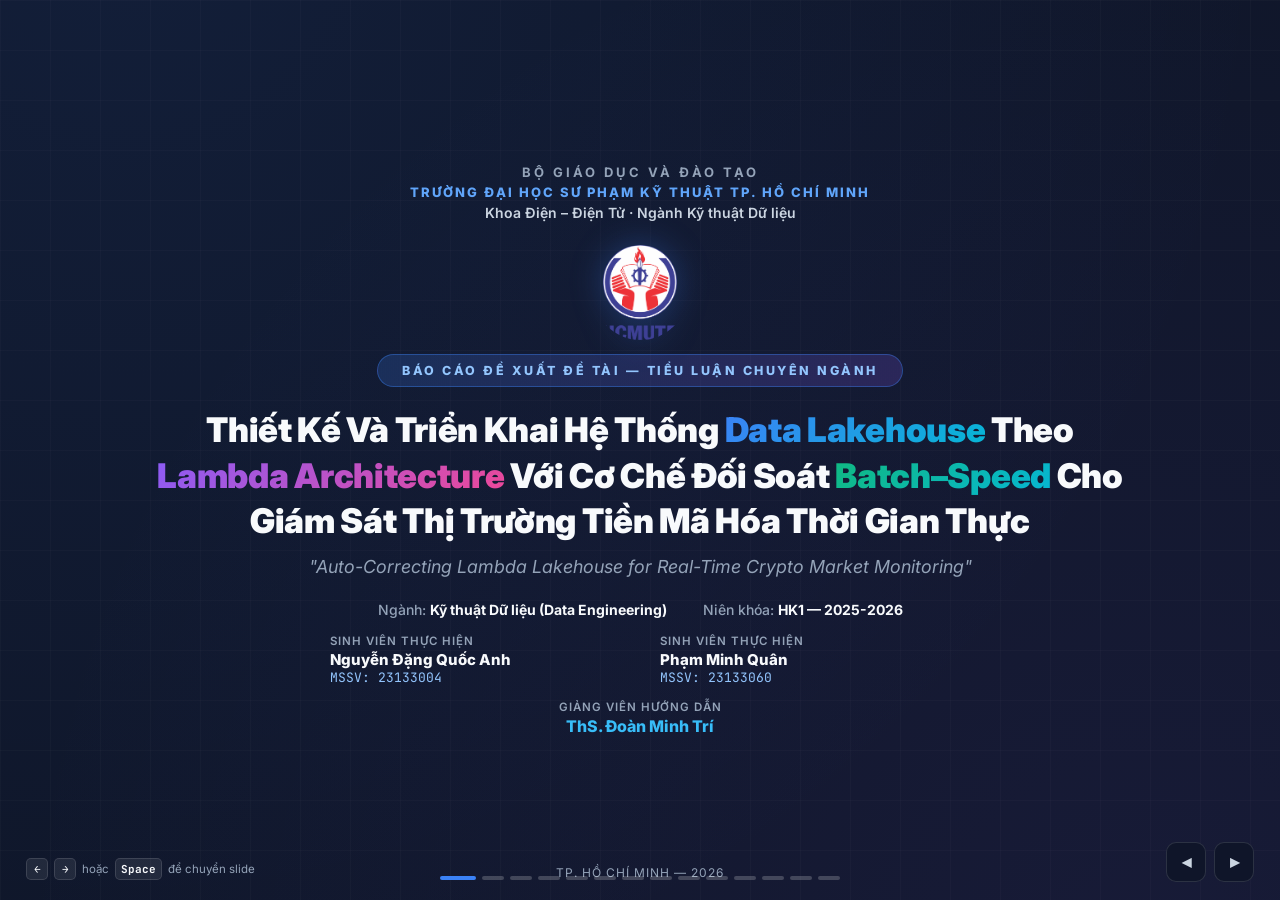
==== commit 1ac469d7: "docs: add slide 9 detailing 3 cases of query merger" ====
--- a/docs/slides.html
+++ b/docs/slides.html
@@ -232,7 +232,7 @@
     <div class="cover-uni anim-item">BỘ GIÁO DỤC VÀ ĐÀO TẠO</div>
     <div class="cover-uni anim-item" style="color:#60a5fa; letter-spacing:2px; font-weight:800;">TRƯỜNG ĐẠI HỌC SƯ PHẠM KỸ THUẬT TP. HỒ CHÍ MINH</div>
     <div class="cover-faculty anim-item">Khoa Điện – Điện Tử · Ngành Kỹ thuật Dữ liệu</div>
-    <div class="anim-item"><img class="logo-img" src="assets/logo_hcmute.png" alt="Logo HCMUTE"></div>
+    <div class="anim-item"><img class="logo-img" src="assets/logo_hcmute.png" onerror="this.src='../logo hcmute.png'" alt="Logo HCMUTE"></div>
     <div class="anim-item"><div class="cover-type-badge">Báo Cáo Đề Xuất Đề Tài — Tiểu Luận Chuyên Ngành</div></div>
     <div class="cover-main-title anim-item">
       Thiết Kế Và Triển Khai Hệ Thống <span class="highlight">Data Lakehouse</span> Theo <span class="highlight-purple">Lambda Architecture</span> Với Cơ Chế Đối Soát <span class="highlight-emerald">Batch–Speed</span> Cho Giám Sát Thị Trường Tiền Mã Hóa Thời Gian Thực
@@ -253,7 +253,7 @@
 
 <!-- ====== SLIDE 1: BỐI CẢNH ====== -->
 <div class="slide" id="slide-1">
-  <div class="slide-number"><span class="current">01</span> / 12</div>
+  <div class="slide-number"><span class="current">01</span> / 13</div>
   <div class="section-badge badge-blue anim-item">● Giới Thiệu Đề Tài</div>
   <div class="slide-title anim-item">Hai nhu cầu <span class="highlight">mâu thuẫn</span> trong xử lý dữ liệu lớn</div>
 
@@ -295,7 +295,7 @@
 
 <!-- ====== SLIDE 2: KHOẢNG TRỐNG NGHIÊN CỨU ====== -->
 <div class="slide" id="slide-2">
-  <div class="slide-number"><span class="current">02</span> / 12</div>
+  <div class="slide-number"><span class="current">02</span> / 13</div>
   <div class="section-badge badge-blue anim-item">● Giới Thiệu Đề Tài</div>
   <div class="slide-title anim-item">Khoảng trống <span class="highlight-purple">nghiên cứu</span> & Giải pháp đề xuất</div>
 
@@ -343,7 +343,7 @@
 
 <!-- ====== SLIDE 3: MỤC TIÊU NGHIÊN CỨU ====== -->
 <div class="slide" id="slide-3">
-  <div class="slide-number"><span class="current">03</span> / 12</div>
+  <div class="slide-number"><span class="current">03</span> / 13</div>
   <div class="section-badge badge-purple anim-item">● Mục Tiêu Nghiên Cứu</div>
   <div class="slide-title anim-item">06 mục tiêu <span class="highlight-purple">kỹ thuật</span> cốt lõi</div>
 
@@ -377,7 +377,7 @@
 
 <!-- ====== SLIDE 4: XÁC ĐỊNH BÀI TOÁN ====== -->
 <div class="slide" id="slide-4">
-  <div class="slide-number"><span class="current">04</span> / 12</div>
+  <div class="slide-number"><span class="current">04</span> / 13</div>
   <div class="section-badge badge-emerald anim-item">● Xác Định Bài Toán</div>
   <div class="slide-title anim-item"><span class="highlight-emerald">Crypto Market</span> Monitoring — Nghiệp Vụ BTCUSDT</div>
 
@@ -442,7 +442,7 @@
 
 <!-- ====== SLIDE 5: KIẾN TRÚC TỔNG QUAN ====== -->
 <div class="slide" id="slide-5">
-  <div class="slide-number"><span class="current">05</span> / 12</div>
+  <div class="slide-number"><span class="current">05</span> / 13</div>
   <div class="section-badge badge-amber anim-item">● Kiến Trúc Hệ Thống</div>
   <div class="slide-title anim-item">Sơ đồ kiến trúc <span class="highlight-amber">End-to-End</span> Lambda Lakehouse</div>
 
@@ -529,7 +529,7 @@
 
 <!-- ====== SLIDE 6: INGESTION LAYER ====== -->
 <div class="slide" id="slide-6">
-  <div class="slide-number"><span class="current">06</span> / 12</div>
+  <div class="slide-number"><span class="current">06</span> / 13</div>
   <div class="section-badge badge-cyan anim-item">● Flow Chi Tiết</div>
   <div class="slide-title anim-item">Tầng thu thập dữ liệu — <span class="highlight">Ingestion Layer</span></div>
 
@@ -597,7 +597,7 @@
 
 <!-- ====== SLIDE 7: BATCH + SPEED LAYER ====== -->
 <div class="slide" id="slide-7">
-  <div class="slide-number"><span class="current">07</span> / 12</div>
+  <div class="slide-number"><span class="current">07</span> / 13</div>
   <div class="section-badge badge-purple anim-item">● Flow Chi Tiết</div>
   <div class="slide-title anim-item"><span class="highlight-purple">Speed Layer</span> (Luồng) & <span class="highlight">Batch Layer</span> (Lô)</div>
 
@@ -659,7 +659,7 @@
 
 <!-- ====== SLIDE 8: SERVING LAYER — QUERY MERGER ====== -->
 <div class="slide" id="slide-8">
-  <div class="slide-number"><span class="current">08</span> / 12</div>
+  <div class="slide-number"><span class="current">08</span> / 13</div>
   <div class="section-badge badge-emerald anim-item">● Đóng Góp Kỹ Thuật Cốt Lõi</div>
   <div class="slide-title anim-item">Thuật toán <span class="highlight-emerald">Auto-Correcting</span> Query Merger ★</div>
 
@@ -722,9 +722,73 @@
   </div>
 </div>
 
-<!-- ====== SLIDE 9: TECH STACK ====== -->
+<!-- ====== SLIDE 9: CHI TIẾT 3 CASE XỬ LÝ & CHỐNG DOUBLE-COUNTING (MỚI) ====== -->
 <div class="slide" id="slide-9">
-  <div class="slide-number"><span class="current">09</span> / 12</div>
+  <div class="slide-number"><span class="current">09</span> / 13</div>
+  <div class="section-badge badge-emerald anim-item">● Thuật Toán Chi Tiết</div>
+  <div class="slide-title anim-item">Chi tiết <span class="highlight-emerald">3 Case Xử Lý</span> & Đối Soát Batch–Speed</div>
+
+  <div class="cards-grid cols-3 anim-item" style="max-width:1150px;">
+    <!-- Case 1 -->
+    <div class="card accent-emerald" style="border-color:rgba(16,185,129,0.3);">
+      <div style="display:flex;justify-content:space-between;align-items:center;margin-bottom:6px;">
+        <span class="direction-badge-tag" style="background:rgba(16,185,129,0.25);color:#6ee7b7;">CASE 1: LỊCH SỬ</span>
+        <span class="status-badge status-reconciled">✓ Reconciled</span>
+      </div>
+      <div class="card-title" style="color:#6ee7b7;">T_end &le; batch_watermark</div>
+      <div class="card-desc" style="margin-top:6px;">
+        <div style="margin-bottom:6px;">• <strong>Nguồn:</strong> 100% từ <code>ClickHouse.batch_agg</code></div>
+        <div style="margin-bottom:6px;">• <strong>Đặc điểm:</strong> Đã khử trùng lặp theo <code>trade_id</code>, qua bộ lọc Data Quality Gate.</div>
+        <div>• <strong>Độ tin cậy:</strong> Chuẩn xác tuyệt đối (Ground Truth). Sai số đối soát = 0.000%.</div>
+      </div>
+    </div>
+
+    <!-- Case 2 -->
+    <div class="card accent-amber" style="border-color:rgba(245,158,11,0.3);">
+      <div style="display:flex;justify-content:space-between;align-items:center;margin-bottom:6px;">
+        <span class="direction-badge-tag" style="background:rgba(245,158,11,0.25);color:#fde68a;">CASE 2: REALTIME</span>
+        <span class="status-badge status-provisional">⏳ Provisional</span>
+      </div>
+      <div class="card-title" style="color:#fde68a;">T_start &ge; batch_watermark</div>
+      <div class="card-desc" style="margin-top:6px;">
+        <div style="margin-bottom:6px;">• <strong>Nguồn:</strong> 100% từ <code>ClickHouse.speed_agg</code></div>
+        <div style="margin-bottom:6px;">• <strong>Đặc điểm:</strong> Spark Streaming tính toán nến tức thời cửa sổ 1m/5m với SLA &lt; 5s.</div>
+        <div>• <strong>Độ tin cậy:</strong> Tạm thời (Provisional) — sẽ tự động đối soát khi Batch hoàn tất.</div>
+      </div>
+    </div>
+
+    <!-- Case 3 -->
+    <div class="card accent-purple" style="border-color:rgba(139,92,246,0.3);">
+      <div style="display:flex;justify-content:space-between;align-items:center;margin-bottom:6px;">
+        <span class="direction-badge-tag" style="background:rgba(139,92,246,0.25);color:#c4b5fd;">CASE 3: GIAO THOA</span>
+        <span class="status-badge" style="background:rgba(139,92,246,0.2);color:#c4b5fd;border:1px solid rgba(139,92,246,0.4);">🔀 Partially Reconciled</span>
+      </div>
+      <div class="card-title" style="color:#c4b5fd;">T_start &lt; wm &lt; T_end</div>
+      <div class="card-desc" style="margin-top:6px;">
+        <div style="margin-bottom:6px;">• <strong>Nguồn:</strong> Tách 2 Sub-queries ghép nối:</div>
+        <div style="padding-left:8px;margin-bottom:4px;color:#cbd5e1;">- <code>[T_start, wm]</code> &rarr; <code>batch_agg</code></div>
+        <div style="padding-left:8px;margin-bottom:6px;color:#cbd5e1;">- <code>(wm, T_end]</code> &rarr; <code>speed_agg</code></div>
+        <div>• <strong>Đặc điểm:</strong> Hợp nhất liền mạch tại biên <code>wm</code>, không đè lấn dữ liệu.</div>
+      </div>
+    </div>
+  </div>
+
+  <div class="callout emerald anim-item" style="max-width:1150px;margin-top:14px;">
+    <div class="callout-text" style="font-style:normal;">
+      <strong style="color:#34d399;text-transform:uppercase;letter-spacing:1px;font-size:12px;">🛡️ 4 Cơ Chế Chống Trùng Lặp Tuyệt Đối (Zero Double-Counting Guarantee):</strong><br>
+      <span style="display:inline-block;margin-top:4px;">
+      ❶ <strong>Đồng bộ biên cửa sổ (Window Alignment):</strong> Batch và Speed cùng chia mốc nến 1m/5m chuẩn hóa (08:00, 08:05, 08:10...).<br>
+      ❷ <strong>Bộ lọc ranh giới nghiêm ngặt:</strong> Batch query $\le \text{watermark}$ và Speed query $> \text{watermark}$ (loại bỏ hoàn toàn bản ghi speed cũ).<br>
+      ❸ <strong>Khóa định danh Deduplication:</strong> Tận dụng <code>trade_id</code> duy nhất của Binance khi Batch quét lại từ Bronze Iceberg.<br>
+      ❹ <strong>Speed View Invalidation:</strong> Tự động dọn dẹp (TTL purge) các partition cũ trong <code>speed_agg</code> sau khi Batch đối soát xong.
+      </span>
+    </div>
+  </div>
+</div>
+
+<!-- ====== SLIDE 10: TECH STACK ====== -->
+<div class="slide" id="slide-10">
+  <div class="slide-number"><span class="current">10</span> / 13</div>
   <div class="section-badge badge-cyan anim-item">● Công Nghệ</div>
   <div class="slide-title anim-item">Stack công nghệ <span class="highlight">MVP</span> & Phân bổ RAM (16 GB)</div>
 
@@ -797,9 +861,9 @@
   </div>
 </div>
 
-<!-- ====== SLIDE 10: DỰ KIẾN ĐẦU RA ====== -->
-<div class="slide" id="slide-10">
-  <div class="slide-number"><span class="current">10</span> / 12</div>
+<!-- ====== SLIDE 11: DỰ KIẾN ĐẦU RA ====== -->
+<div class="slide" id="slide-11">
+  <div class="slide-number"><span class="current">11</span> / 13</div>
   <div class="section-badge badge-blue anim-item">● Dự Kiến Đầu Ra</div>
   <div class="slide-title anim-item">08 sản phẩm <span class="highlight">nghiệm thu</span> đề tài MVP</div>
 
@@ -815,9 +879,9 @@
   </div>
 </div>
 
-<!-- ====== SLIDE 11: TIẾN ĐỘ ====== -->
-<div class="slide" id="slide-11">
-  <div class="slide-number"><span class="current">11</span> / 12</div>
+<!-- ====== SLIDE 12: TIẾN ĐỘ ====== -->
+<div class="slide" id="slide-12">
+  <div class="slide-number"><span class="current">12</span> / 13</div>
   <div class="section-badge badge-cyan anim-item">● Kế Hoạch Tiến Độ</div>
   <div class="slide-title anim-item">Kế hoạch thực hiện <span class="highlight">10 tuần</span></div>
 
@@ -845,9 +909,9 @@
   </div>
 </div>
 
-<!-- ====== SLIDE 12: ĐỊNH HƯỚNG TLCN -> KLTN ====== -->
-<div class="slide" id="slide-12">
-  <div class="slide-number"><span class="current">12</span> / 12</div>
+<!-- ====== SLIDE 13: ĐỊNH HƯỚNG TLCN -> KLTN ====== -->
+<div class="slide" id="slide-13">
+  <div class="slide-number"><span class="current">13</span> / 13</div>
   <div class="section-badge badge-rose anim-item">● Định Hướng Nhiệm Vụ</div>
   <div class="slide-title anim-item">Định hướng nhiệm vụ: <span class="highlight-rose">TLCN → KLTN</span></div>
   <div class="slide-subtitle anim-item">Nhóm định hướng phát triển đề tài liên tục từ Tiểu luận chuyên ngành lên Khóa luận tốt nghiệp</div>
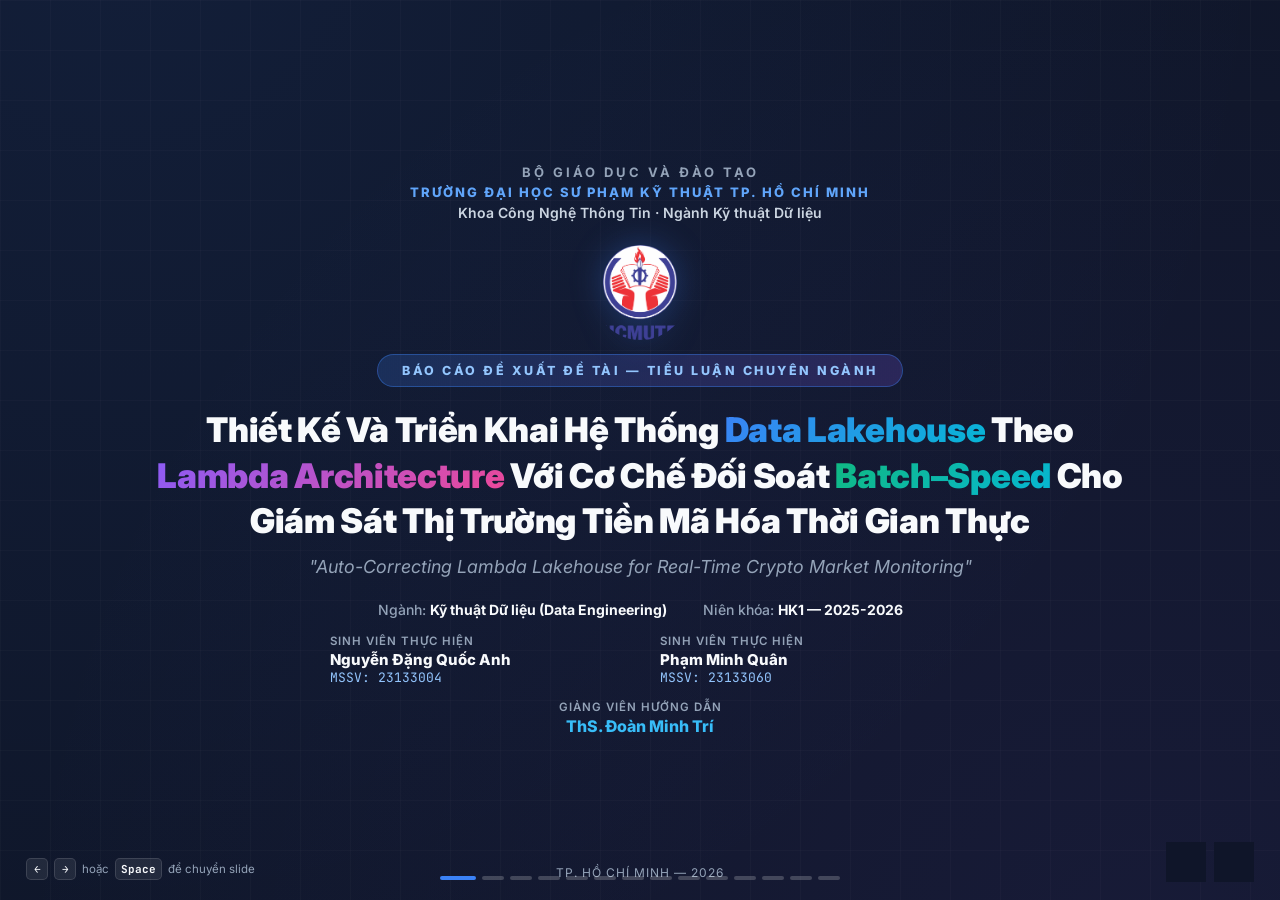
==== commit 49e62e37: "feat: add binance ingestion stream and batch producers" ====
--- a/docs/slides.html
+++ b/docs/slides.html
@@ -1,1002 +1,2175 @@
 <!DOCTYPE html>
 <html lang="vi">
+
 <head>
-<meta charset="UTF-8">
-<meta name="viewport" content="width=device-width, initial-scale=1.0">
-<title>Báo Cáo Đề Xuất — Lambda Lakehouse Crypto</title>
-<link rel="preconnect" href="https://fonts.googleapis.com">
-<link href="https://fonts.googleapis.com/css2?family=Inter:wght@300;400;500;600;700;800;900&family=JetBrains+Mono:wght@400;500;600;700&display=swap" rel="stylesheet">
-<style>
-  *, *::before, *::after { box-sizing: border-box; margin: 0; padding: 0; }
-
-  :root {
-    --bg-primary: #0a0e1a;
-    --bg-slide: #0f1629;
-    --bg-card: rgba(255,255,255,0.05);
-    --bg-card-hover: rgba(255,255,255,0.08);
-    --accent-blue: #3b82f6;
-    --accent-cyan: #06b6d4;
-    --accent-purple: #8b5cf6;
-    --accent-emerald: #10b981;
-    --accent-amber: #f59e0b;
-    --accent-rose: #f43f5e;
-    --text-primary: #f8fafc;
-    --text-secondary: #cbd5e1;
-    --text-muted: #94a3b8;
-    --border-subtle: rgba(255,255,255,0.12);
-    --gradient-blue: linear-gradient(135deg, #3b82f6, #06b6d4);
-    --gradient-purple: linear-gradient(135deg, #8b5cf6, #ec4899);
-    --gradient-emerald: linear-gradient(135deg, #10b981, #06b6d4);
-    --gradient-amber: linear-gradient(135deg, #f59e0b, #ef4444);
-    --gradient-rose: linear-gradient(135deg, #f43f5e, #8b5cf6);
-    --font-main: 'Inter', -apple-system, system-ui, sans-serif;
-    --font-mono: 'JetBrains Mono', 'Cascadia Code', monospace;
-  }
-
-  html, body { width: 100%; height: 100%; overflow: hidden; font-family: var(--font-main); background: var(--bg-primary); color: var(--text-primary); -webkit-font-smoothing: antialiased; }
-
-  .slides-wrapper { width: 100%; height: 100%; position: relative; }
-
-  .slide {
-    position: absolute; inset: 0;
-    display: flex; flex-direction: column; justify-content: center; align-items: center;
-    padding: 40px 60px;
-    opacity: 0; transform: translateX(60px);
-    transition: opacity 0.45s cubic-bezier(0.4,0,0.2,1), transform 0.45s cubic-bezier(0.4,0,0.2,1);
-    pointer-events: none; background: var(--bg-slide); overflow-y: auto;
-  }
-  .slide.active { opacity: 1; transform: translateX(0); pointer-events: all; z-index: 10; }
-  .slide.prev { opacity: 0; transform: translateX(-60px); }
-
-  .slide::before {
-    content: ''; position: absolute; top: -50%; left: -50%; width: 200%; height: 200%;
-    background: radial-gradient(circle at 30% 20%, rgba(59,130,246,0.08) 0%, transparent 50%),
-                radial-gradient(circle at 70% 80%, rgba(139,92,246,0.07) 0%, transparent 50%);
-    pointer-events: none; z-index: 0;
-  }
-  .slide::after {
-    content: ''; position: absolute; inset: 0;
-    background-image: linear-gradient(rgba(255,255,255,0.02) 1px, transparent 1px), linear-gradient(90deg, rgba(255,255,255,0.02) 1px, transparent 1px);
-    background-size: 50px 50px; pointer-events: none; z-index: 0;
-  }
-  .slide > * { position: relative; z-index: 1; }
-
-  /* ===== TYPOGRAPHY & HEADINGS ===== */
-  .slide-number { position: absolute; top: 22px; left: 36px; font-size: 13px; font-weight: 700; letter-spacing: 3px; text-transform: uppercase; color: var(--text-muted); }
-  .slide-number .current { color: var(--accent-blue); font-size: 16px; }
-
-  .section-badge { display: inline-flex; align-items: center; gap: 8px; padding: 6px 16px; border-radius: 100px; font-size: 12px; font-weight: 700; letter-spacing: 2px; text-transform: uppercase; margin-bottom: 12px; border: 1px solid; }
-  .badge-blue { background: rgba(59,130,246,0.15); color: #93c5fd; border-color: rgba(59,130,246,0.3); }
-  .badge-purple { background: rgba(139,92,246,0.15); color: #c4b5fd; border-color: rgba(139,92,246,0.3); }
-  .badge-emerald { background: rgba(16,185,129,0.15); color: #6ee7b7; border-color: rgba(16,185,129,0.3); }
-  .badge-amber { background: rgba(245,158,11,0.15); color: #fde68a; border-color: rgba(245,158,11,0.3); }
-  .badge-rose { background: rgba(244,63,94,0.15); color: #fda4af; border-color: rgba(244,63,94,0.3); }
-  .badge-cyan { background: rgba(6,182,212,0.15); color: #67e8f9; border-color: rgba(6,182,212,0.3); }
-
-  .slide-title { font-size: clamp(28px, 3.3vw, 44px); font-weight: 900; line-height: 1.2; margin-bottom: 16px; letter-spacing: -0.5px; text-align: center; }
-  .highlight { background: var(--gradient-blue); -webkit-background-clip: text; -webkit-text-fill-color: transparent; background-clip: text; }
-  .highlight-purple { background: var(--gradient-purple); -webkit-background-clip: text; -webkit-text-fill-color: transparent; background-clip: text; }
-  .highlight-emerald { background: var(--gradient-emerald); -webkit-background-clip: text; -webkit-text-fill-color: transparent; background-clip: text; }
-  .highlight-amber { background: var(--gradient-amber); -webkit-background-clip: text; -webkit-text-fill-color: transparent; background-clip: text; }
-  .highlight-rose { background: var(--gradient-rose); -webkit-background-clip: text; -webkit-text-fill-color: transparent; background-clip: text; }
-
-  .slide-subtitle { font-size: clamp(15px, 1.5vw, 19px); color: var(--text-secondary); line-height: 1.6; max-width: 960px; margin-bottom: 22px; text-align: center; }
-
-  /* ===== CARDS ===== */
-  .cards-grid { display: grid; gap: 16px; width: 100%; max-width: 1150px; }
-  .cards-grid.cols-2 { grid-template-columns: 1fr 1fr; }
-  .cards-grid.cols-3 { grid-template-columns: 1fr 1fr 1fr; }
-  .cards-grid.cols-4 { grid-template-columns: 1fr 1fr 1fr 1fr; }
-
-  .card { background: var(--bg-card); border: 1px solid var(--border-subtle); border-radius: 14px; padding: 20px 22px; transition: all 0.3s ease; position: relative; overflow: hidden; }
-  .card:hover { background: var(--bg-card-hover); border-color: rgba(255,255,255,0.2); transform: translateY(-3px); }
-  .card::before { content: ''; position: absolute; top: 0; left: 0; right: 0; height: 3px; }
-  .card.accent-blue::before { background: var(--gradient-blue); }
-  .card.accent-purple::before { background: var(--gradient-purple); }
-  .card.accent-emerald::before { background: var(--gradient-emerald); }
-  .card.accent-amber::before { background: var(--gradient-amber); }
-  .card.accent-rose::before { background: var(--gradient-rose); }
-  .card.accent-cyan::before { background: linear-gradient(90deg, #06b6d4, #3b82f6); }
-
-  .card-icon { width: 44px; height: 44px; border-radius: 10px; display: flex; align-items: center; justify-content: center; font-size: 22px; margin-bottom: 12px; }
-  .card-icon.blue { background: rgba(59,130,246,0.2); }
-  .card-icon.purple { background: rgba(139,92,246,0.2); }
-  .card-icon.emerald { background: rgba(16,185,129,0.2); }
-  .card-icon.amber { background: rgba(245,158,11,0.2); }
-  .card-icon.rose { background: rgba(244,63,94,0.2); }
-  .card-icon.cyan { background: rgba(6,182,212,0.2); }
-
-  .card-title { font-size: 15.5px; font-weight: 800; margin-bottom: 6px; color: var(--text-primary); }
-  .card-desc { font-size: 13.5px; color: var(--text-secondary); line-height: 1.6; }
-
-  /* ===== SVG DIAGRAM CONTAINER ===== */
-  .diagram-box { width: 100%; max-width: 1150px; background: rgba(0,0,0,0.35); border: 1px solid var(--border-subtle); border-radius: 16px; padding: 22px 20px; position: relative; overflow: hidden; }
-  .diagram-box::before { content: ''; position: absolute; inset: 0; background: radial-gradient(ellipse at 50% 0%, rgba(59,130,246,0.08), transparent 70%); pointer-events: none; }
-  .diagram-box svg { width: 100%; height: auto; display: block; }
-
-  /* ===== COVER ===== */
-  .cover-content { text-align: center; max-width: 980px; }
-  .cover-uni { font-size: 13px; font-weight: 700; letter-spacing: 3px; text-transform: uppercase; color: var(--text-muted); margin-bottom: 4px; }
-  .cover-faculty { font-size: 14px; font-weight: 600; color: var(--text-secondary); margin-bottom: 24px; }
-  .logo-img { width: 95px; height: 95px; border-radius: 50%; object-fit: contain; margin: 0 auto 14px auto; display: block; filter: drop-shadow(0 0 16px rgba(59,130,246,0.3)); }
-  .cover-type-badge { display: inline-block; padding: 8px 24px; border-radius: 100px; font-size: 12.5px; font-weight: 800; letter-spacing: 2.5px; text-transform: uppercase; background: linear-gradient(135deg, rgba(59,130,246,0.2), rgba(139,92,246,0.2)); border: 1px solid rgba(59,130,246,0.4); color: #93c5fd; margin-bottom: 20px; }
-  .cover-main-title { font-size: clamp(22px, 2.7vw, 34px); font-weight: 900; line-height: 1.35; margin-bottom: 12px; letter-spacing: -0.3px; }
-  .cover-en-title { font-size: clamp(14px, 1.4vw, 18px); font-style: italic; color: var(--text-muted); margin-bottom: 24px; font-weight: 400; }
-  .cover-meta { display: flex; justify-content: center; gap: 36px; font-size: 14px; color: var(--text-secondary); margin-bottom: 16px; }
-  .cover-meta .label { color: var(--text-muted); font-weight: 500; }
-  .cover-meta .value { color: var(--text-primary); font-weight: 700; }
-  .cover-people { display: grid; grid-template-columns: 1fr 1fr; gap: 12px 40px; font-size: 13.5px; margin-top: 14px; text-align: left; max-width: 620px; margin-left: auto; margin-right: auto; }
-  .cover-people .people-label { font-weight: 600; color: var(--text-muted); font-size: 11.5px; letter-spacing: 1px; text-transform: uppercase; margin-bottom: 2px; }
-  .cover-people .people-name { font-weight: 800; color: var(--text-primary); font-size: 15px; }
-  .cover-people .people-id { font-family: var(--font-mono); font-size: 13px; color: #93c5fd; }
-  .cover-advisor { margin-top: 14px; text-align: center; font-size: 13.5px; }
-  .cover-advisor .people-label { font-weight: 600; color: var(--text-muted); font-size: 11.5px; letter-spacing: 1px; text-transform: uppercase; margin-bottom: 2px; }
-  .cover-advisor .people-name { font-weight: 800; color: #38bdf8; font-size: 16px; }
-  .cover-footer-bar { position: absolute; bottom: 20px; font-size: 12px; color: var(--text-muted); letter-spacing: 1px; }
-
-  /* ===== NUMBERED LIST ===== */
-  .numbered-list { list-style: none; padding: 0; width: 100%; max-width: 1050px; }
-  .numbered-list li { display: flex; align-items: flex-start; gap: 16px; padding: 12px 0; border-bottom: 1px solid var(--border-subtle); }
-  .numbered-list li:last-child { border-bottom: none; }
-  .numbered-list .num { flex-shrink: 0; width: 34px; height: 34px; border-radius: 8px; display: flex; align-items: center; justify-content: center; font-size: 15px; font-weight: 900; color: #fff; }
-  .numbered-list .item-title { font-size: 15px; font-weight: 800; margin-bottom: 3px; color: var(--text-primary); }
-  .numbered-list .item-desc { font-size: 13.5px; color: var(--text-secondary); line-height: 1.55; }
-
-  /* ===== TIMELINE ===== */
-  .timeline { width: 100%; max-width: 1080px; }
-  .timeline-row { display: flex; align-items: stretch; gap: 16px; margin-bottom: 10px; }
-  .timeline-phase { width: 110px; flex-shrink: 0; border-radius: 10px; display: flex; align-items: center; justify-content: center; font-size: 13.5px; font-weight: 800; color: #fff; text-align: center; padding: 8px; }
-  .timeline-content { flex: 1; background: var(--bg-card); border: 1px solid var(--border-subtle); border-radius: 10px; padding: 12px 18px; }
-  .timeline-content .tc-title { font-size: 14.5px; font-weight: 800; margin-bottom: 3px; color: var(--text-primary); }
-  .timeline-content .tc-desc { font-size: 13px; color: var(--text-secondary); line-height: 1.5; }
-  .timeline-content .tc-output { font-size: 12px; color: #34d399; font-weight: 700; margin-top: 4px; }
-
-  /* ===== DIRECTION (2 CARDS: TLCN -> KLTN) ===== */
-  .direction-container { display: grid; grid-template-columns: 1fr 1fr; gap: 24px; width: 100%; max-width: 1150px; }
-  .direction-card { background: var(--bg-card); border: 1px solid var(--border-subtle); border-radius: 16px; padding: 26px 24px; text-align: left; transition: all 0.3s ease; position: relative; }
-  .direction-card.phase-1 { border-color: rgba(59,130,246,0.4); background: rgba(59,130,246,0.06); }
-  .direction-card.phase-2 { border-color: rgba(16,185,129,0.5); background: rgba(16,185,129,0.07); box-shadow: 0 0 35px rgba(16,185,129,0.12); }
-  .direction-card.phase-2::after { content: '★ MỤC TIÊU TỐI HẬU'; position: absolute; top: -12px; right: 24px; background: var(--gradient-emerald); color: #fff; font-size: 10.5px; font-weight: 900; letter-spacing: 1.5px; padding: 4px 14px; border-radius: 100px; }
-  .direction-card:hover { transform: translateY(-3px); }
-  .direction-badge-tag { display: inline-block; font-size: 11px; font-weight: 800; letter-spacing: 1.5px; text-transform: uppercase; padding: 4px 12px; border-radius: 6px; margin-bottom: 8px; }
-  .direction-title { font-size: 20px; font-weight: 900; margin-bottom: 4px; }
-  .direction-sub { font-size: 13px; color: var(--text-muted); margin-bottom: 16px; font-weight: 600; }
-  .direction-card ul { list-style: none; padding: 0; }
-  .direction-card ul li { font-size: 13.5px; color: var(--text-secondary); padding: 7px 0; border-bottom: 1px solid var(--border-subtle); display: flex; align-items: flex-start; gap: 8px; line-height: 1.5; }
-  .direction-card ul li:last-child { border-bottom: none; }
-  .direction-card ul li::before { content: '✔'; font-weight: 800; flex-shrink: 0; font-size: 13px; }
-  .direction-card.phase-1 ul li::before { color: #60a5fa; }
-  .direction-card.phase-2 ul li::before { color: #34d399; }
-
-  /* ===== CALLOUT ===== */
-  .callout { width: 100%; max-width: 1150px; background: rgba(59,130,246,0.08); border: 1px solid rgba(59,130,246,0.25); border-left: 4px solid var(--accent-blue); border-radius: 0 12px 12px 0; padding: 14px 20px; margin-top: 16px; }
-  .callout.emerald { background: rgba(16,185,129,0.08); border-color: rgba(16,185,129,0.25); border-left-color: var(--accent-emerald); }
-  .callout.amber { background: rgba(245,158,11,0.08); border-color: rgba(245,158,11,0.25); border-left-color: var(--accent-amber); }
-  .callout-text { font-size: 14px; color: var(--text-secondary); line-height: 1.6; font-style: italic; }
-  .callout-text strong { color: #fff; font-style: normal; }
-
-  /* Two-col */
-  .two-col { display: grid; grid-template-columns: 1fr 1fr; gap: 24px; width: 100%; max-width: 1150px; align-items: start; }
-
-  /* Status badges */
-  .status-badge { display: inline-block; padding: 3px 10px; border-radius: 100px; font-size: 11px; font-weight: 800; letter-spacing: 0.5px; }
-  .status-provisional { background: rgba(245,158,11,0.2); color: #fde68a; border: 1px solid rgba(245,158,11,0.4); }
-  .status-reconciled { background: rgba(16,185,129,0.2); color: #6ee7b7; border: 1px solid rgba(16,185,129,0.4); }
-
-  /* Tech tags */
-  .tech-tags { display: flex; flex-wrap: wrap; gap: 6px; margin-top: 8px; }
-  .tech-tag { font-size: 11px; font-weight: 700; padding: 3px 10px; border-radius: 100px; background: rgba(255,255,255,0.08); border: 1px solid var(--border-subtle); color: #cbd5e1; font-family: var(--font-mono); }
-
-  /* ===== NAV ===== */
-  .progress-bar { position: fixed; bottom: 0; left: 0; height: 4px; background: var(--gradient-blue); transition: width 0.4s ease; z-index: 100; border-radius: 0 2px 0 0; }
-  .nav-controls { position: fixed; bottom: 18px; right: 26px; display: flex; gap: 8px; z-index: 100; }
-  .nav-btn { width: 40px; height: 40px; border-radius: 10px; border: 1px solid var(--border-subtle); background: rgba(15,22,41,0.9); backdrop-filter: blur(12px); color: var(--text-secondary); cursor: pointer; display: flex; align-items: center; justify-content: center; font-size: 18px; font-weight: bold; transition: all 0.2s; }
-  .nav-btn:hover { background: rgba(59,130,246,0.2); border-color: rgba(59,130,246,0.5); color: #60a5fa; }
-  .slide-indicators { position: fixed; bottom: 20px; left: 50%; transform: translateX(-50%); display: flex; gap: 6px; z-index: 100; }
-  .indicator { width: 22px; height: 4px; border-radius: 2px; background: rgba(255,255,255,0.2); cursor: pointer; transition: all 0.3s; }
-  .indicator.active { width: 36px; background: var(--accent-blue); }
-  .indicator:hover { background: rgba(255,255,255,0.4); }
-  .keyboard-hint { position: fixed; bottom: 20px; left: 26px; font-size: 11.5px; color: var(--text-muted); z-index: 100; display: flex; align-items: center; gap: 6px; }
-  .key { display: inline-flex; align-items: center; justify-content: center; min-width: 22px; height: 22px; padding: 0 5px; border-radius: 5px; background: rgba(255,255,255,0.08); border: 1px solid var(--border-subtle); font-size: 11px; font-weight: 700; font-family: var(--font-mono); color: var(--text-primary); }
-
-  /* ===== ANIMATIONS ===== */
-  @keyframes fadeInUp { from { opacity: 0; transform: translateY(18px); } to { opacity: 1; transform: translateY(0); } }
-  .slide.active .anim-item { animation: fadeInUp 0.45s ease forwards; opacity: 0; }
-  .slide.active .anim-item:nth-child(1) { animation-delay: 0.08s; }
-  .slide.active .anim-item:nth-child(2) { animation-delay: 0.16s; }
-  .slide.active .anim-item:nth-child(3) { animation-delay: 0.24s; }
-  .slide.active .anim-item:nth-child(4) { animation-delay: 0.30s; }
-  .slide.active .anim-item:nth-child(5) { animation-delay: 0.36s; }
-  .slide.active .anim-item:nth-child(6) { animation-delay: 0.42s; }
-  .slide.active .anim-item:nth-child(7) { animation-delay: 0.48s; }
-  .slide.active .anim-item:nth-child(8) { animation-delay: 0.54s; }
-  .slide.active .anim-item:nth-child(9) { animation-delay: 0.60s; }
-  .slide.active .anim-item:nth-child(10) { animation-delay: 0.66s; }
-
-  @media (max-width: 900px) {
-    .slide { padding: 30px 20px; }
-    .cards-grid.cols-3, .cards-grid.cols-4 { grid-template-columns: 1fr 1fr; }
-    .direction-container { grid-template-columns: 1fr; }
-    .two-col { grid-template-columns: 1fr; }
-    .cover-meta { flex-direction: column; gap: 8px; align-items: center; }
-  }
-</style>
+  <meta charset="UTF-8">
+  <meta name="viewport" content="width=device-width, initial-scale=1.0">
+  <title>Báo Cáo Đề Xuất — Lambda Lakehouse Crypto</title>
+  <link rel="preconnect" href="https://fonts.googleapis.com">
+  <link
+    href="https://fonts.googleapis.com/css2?family=Inter:wght@300;400;500;600;700;800;900&family=JetBrains+Mono:wght@400;500;600;700&display=swap"
+    rel="stylesheet">
+  <style>
+    *,
+    *::before,
+    *::after {
+      box-sizing: border-box;
+      margin: 0;
+      padding: 0;
+    }
+
+    :root {
+      --bg-primary: #0a0e1a;
+      --bg-slide: #0f1629;
+      --bg-card: rgba(255, 255, 255, 0.05);
+      --bg-card-hover: rgba(255, 255, 255, 0.08);
+      --accent-blue: #3b82f6;
+      --accent-cyan: #06b6d4;
+      --accent-purple: #8b5cf6;
+      --accent-emerald: #10b981;
+      --accent-amber: #f59e0b;
+      --accent-rose: #f43f5e;
+      --text-primary: #f8fafc;
+      --text-secondary: #cbd5e1;
+      --text-muted: #94a3b8;
+      --border-subtle: rgba(255, 255, 255, 0.12);
+      --gradient-blue: linear-gradient(135deg, #3b82f6, #06b6d4);
+      --gradient-purple: linear-gradient(135deg, #8b5cf6, #ec4899);
+      --gradient-emerald: linear-gradient(135deg, #10b981, #06b6d4);
+      --gradient-amber: linear-gradient(135deg, #f59e0b, #ef4444);
+      --gradient-rose: linear-gradient(135deg, #f43f5e, #8b5cf6);
+      --font-main: 'Inter', -apple-system, system-ui, sans-serif;
+      --font-mono: 'JetBrains Mono', 'Cascadia Code', monospace;
+    }
+
+    html,
+    body {
+      width: 100%;
+      height: 100%;
+      overflow: hidden;
+      font-family: var(--font-main);
+      background: var(--bg-primary);
+      color: var(--text-primary);
+      -webkit-font-smoothing: antialiased;
+    }
+
+    .slides-wrapper {
+      width: 100%;
+      height: 100%;
+      position: relative;
+    }
+
+    .slide {
+      position: absolute;
+      inset: 0;
+      display: flex;
+      flex-direction: column;
+      justify-content: center;
+      align-items: center;
+      padding: 40px 60px;
+      opacity: 0;
+      transform: translateX(60px);
+      transition: opacity 0.45s cubic-bezier(0.4, 0, 0.2, 1), transform 0.45s cubic-bezier(0.4, 0, 0.2, 1);
+      pointer-events: none;
+      background: var(--bg-slide);
+      overflow-y: auto;
+    }
+
+    .slide.active {
+      opacity: 1;
+      transform: translateX(0);
+      pointer-events: all;
+      z-index: 10;
+    }
+
+    .slide.prev {
+      opacity: 0;
+      transform: translateX(-60px);
+    }
+
+    .slide::before {
+      content: '';
+      position: absolute;
+      top: -50%;
+      left: -50%;
+      width: 200%;
+      height: 200%;
+      background: radial-gradient(circle at 30% 20%, rgba(59, 130, 246, 0.08) 0%, transparent 50%),
+        radial-gradient(circle at 70% 80%, rgba(139, 92, 246, 0.07) 0%, transparent 50%);
+      pointer-events: none;
+      z-index: 0;
+    }
+
+    .slide::after {
+      content: '';
+      position: absolute;
+      inset: 0;
+      background-image: linear-gradient(rgba(255, 255, 255, 0.02) 1px, transparent 1px), linear-gradient(90deg, rgba(255, 255, 255, 0.02) 1px, transparent 1px);
+      background-size: 50px 50px;
+      pointer-events: none;
+      z-index: 0;
+    }
+
+    .slide>* {
+      position: relative;
+      z-index: 1;
+    }
+
+    /* ===== TYPOGRAPHY & HEADINGS ===== */
+    .slide-number {
+      position: absolute;
+      top: 22px;
+      left: 36px;
+      font-size: 13px;
+      font-weight: 700;
+      letter-spacing: 3px;
+      text-transform: uppercase;
+      color: var(--text-muted);
+    }
+
+    .slide-number .current {
+      color: var(--accent-blue);
+      font-size: 16px;
+    }
+
+    .section-badge {
+      display: inline-flex;
+      align-items: center;
+      gap: 8px;
+      padding: 6px 16px;
+      border-radius: 100px;
+      font-size: 12px;
+      font-weight: 700;
+      letter-spacing: 2px;
+      text-transform: uppercase;
+      margin-bottom: 12px;
+      border: 1px solid;
+    }
+
+    .badge-blue {
+      background: rgba(59, 130, 246, 0.15);
+      color: #93c5fd;
+      border-color: rgba(59, 130, 246, 0.3);
+    }
+
+    .badge-purple {
+      background: rgba(139, 92, 246, 0.15);
+      color: #c4b5fd;
+      border-color: rgba(139, 92, 246, 0.3);
+    }
+
+    .badge-emerald {
+      background: rgba(16, 185, 129, 0.15);
+      color: #6ee7b7;
+      border-color: rgba(16, 185, 129, 0.3);
+    }
+
+    .badge-amber {
+      background: rgba(245, 158, 11, 0.15);
+      color: #fde68a;
+      border-color: rgba(245, 158, 11, 0.3);
+    }
+
+    .badge-rose {
+      background: rgba(244, 63, 94, 0.15);
+      color: #fda4af;
+      border-color: rgba(244, 63, 94, 0.3);
+    }
+
+    .badge-cyan {
+      background: rgba(6, 182, 212, 0.15);
+      color: #67e8f9;
+      border-color: rgba(6, 182, 212, 0.3);
+    }
+
+    .slide-title {
+      font-size: clamp(28px, 3.3vw, 44px);
+      font-weight: 900;
+      line-height: 1.2;
+      margin-bottom: 16px;
+      letter-spacing: -0.5px;
+      text-align: center;
+    }
+
+    .highlight {
+      background: var(--gradient-blue);
+      -webkit-background-clip: text;
+      -webkit-text-fill-color: transparent;
+      background-clip: text;
+    }
+
+    .highlight-purple {
+      background: var(--gradient-purple);
+      -webkit-background-clip: text;
+      -webkit-text-fill-color: transparent;
+      background-clip: text;
+    }
+
+    .highlight-emerald {
+      background: var(--gradient-emerald);
+      -webkit-background-clip: text;
+      -webkit-text-fill-color: transparent;
+      background-clip: text;
+    }
+
+    .highlight-amber {
+      background: var(--gradient-amber);
+      -webkit-background-clip: text;
+      -webkit-text-fill-color: transparent;
+      background-clip: text;
+    }
+
+    .highlight-rose {
+      background: var(--gradient-rose);
+      -webkit-background-clip: text;
+      -webkit-text-fill-color: transparent;
+      background-clip: text;
+    }
+
+    .slide-subtitle {
+      font-size: clamp(15px, 1.5vw, 19px);
+      color: var(--text-secondary);
+      line-height: 1.6;
+      max-width: 960px;
+      margin-bottom: 22px;
+      text-align: center;
+    }
+
+    /* ===== CARDS ===== */
+    .cards-grid {
+      display: grid;
+      gap: 16px;
+      width: 100%;
+      max-width: 1150px;
+    }
+
+    .cards-grid.cols-2 {
+      grid-template-columns: 1fr 1fr;
+    }
+
+    .cards-grid.cols-3 {
+      grid-template-columns: 1fr 1fr 1fr;
+    }
+
+    .cards-grid.cols-4 {
+      grid-template-columns: 1fr 1fr 1fr 1fr;
+    }
+
+    .card {
+      background: var(--bg-card);
+      border: 1px solid var(--border-subtle);
+      border-radius: 14px;
+      padding: 20px 22px;
+      transition: all 0.3s ease;
+      position: relative;
+      overflow: hidden;
+    }
+
+    .card:hover {
+      background: var(--bg-card-hover);
+      border-color: rgba(255, 255, 255, 0.2);
+      transform: translateY(-3px);
+    }
+
+    .card::before {
+      content: '';
+      position: absolute;
+      top: 0;
+      left: 0;
+      right: 0;
+      height: 3px;
+    }
+
+    .card.accent-blue::before {
+      background: var(--gradient-blue);
+    }
+
+    .card.accent-purple::before {
+      background: var(--gradient-purple);
+    }
+
+    .card.accent-emerald::before {
+      background: var(--gradient-emerald);
+    }
+
+    .card.accent-amber::before {
+      background: var(--gradient-amber);
+    }
+
+    .card.accent-rose::before {
+      background: var(--gradient-rose);
+    }
+
+    .card.accent-cyan::before {
+      background: linear-gradient(90deg, #06b6d4, #3b82f6);
+    }
+
+    .card-icon {
+      width: 44px;
+      height: 44px;
+      border-radius: 10px;
+      display: flex;
+      align-items: center;
+      justify-content: center;
+      font-size: 22px;
+      margin-bottom: 12px;
+    }
+
+    .card-icon.blue {
+      background: rgba(59, 130, 246, 0.2);
+    }
+
+    .card-icon.purple {
+      background: rgba(139, 92, 246, 0.2);
+    }
+
+    .card-icon.emerald {
+      background: rgba(16, 185, 129, 0.2);
+    }
+
+    .card-icon.amber {
+      background: rgba(245, 158, 11, 0.2);
+    }
+
+    .card-icon.rose {
+      background: rgba(244, 63, 94, 0.2);
+    }
+
+    .card-icon.cyan {
+      background: rgba(6, 182, 212, 0.2);
+    }
+
+    .card-title {
+      font-size: 15.5px;
+      font-weight: 800;
+      margin-bottom: 6px;
+      color: var(--text-primary);
+    }
+
+    .card-desc {
+      font-size: 13.5px;
+      color: var(--text-secondary);
+      line-height: 1.6;
+    }
+
+    /* ===== SVG DIAGRAM CONTAINER ===== */
+    .diagram-box {
+      width: 100%;
+      max-width: 1150px;
+      background: rgba(0, 0, 0, 0.35);
+      border: 1px solid var(--border-subtle);
+      border-radius: 16px;
+      padding: 22px 20px;
+      position: relative;
+      overflow: hidden;
+    }
+
+    .diagram-box::before {
+      content: '';
+      position: absolute;
+      inset: 0;
+      background: radial-gradient(ellipse at 50% 0%, rgba(59, 130, 246, 0.08), transparent 70%);
+      pointer-events: none;
+    }
+
+    .diagram-box svg {
+      width: 100%;
+      height: auto;
+      display: block;
+    }
+
+    /* ===== COVER ===== */
+    .cover-content {
+      text-align: center;
+      max-width: 980px;
+    }
+
+    .cover-uni {
+      font-size: 13px;
+      font-weight: 700;
+      letter-spacing: 3px;
+      text-transform: uppercase;
+      color: var(--text-muted);
+      margin-bottom: 4px;
+    }
+
+    .cover-faculty {
+      font-size: 14px;
+      font-weight: 600;
+      color: var(--text-secondary);
+      margin-bottom: 24px;
+    }
+
+    .logo-img {
+      width: 95px;
+      height: 95px;
+      border-radius: 50%;
+      object-fit: contain;
+      margin: 0 auto 14px auto;
+      display: block;
+      filter: drop-shadow(0 0 16px rgba(59, 130, 246, 0.3));
+    }
+
+    .cover-type-badge {
+      display: inline-block;
+      padding: 8px 24px;
+      border-radius: 100px;
+      font-size: 12.5px;
+      font-weight: 800;
+      letter-spacing: 2.5px;
+      text-transform: uppercase;
+      background: linear-gradient(135deg, rgba(59, 130, 246, 0.2), rgba(139, 92, 246, 0.2));
+      border: 1px solid rgba(59, 130, 246, 0.4);
+      color: #93c5fd;
+      margin-bottom: 20px;
+    }
+
+    .cover-main-title {
+      font-size: clamp(22px, 2.7vw, 34px);
+      font-weight: 900;
+      line-height: 1.35;
+      margin-bottom: 12px;
+      letter-spacing: -0.3px;
+    }
+
+    .cover-en-title {
+      font-size: clamp(14px, 1.4vw, 18px);
+      font-style: italic;
+      color: var(--text-muted);
+      margin-bottom: 24px;
+      font-weight: 400;
+    }
+
+    .cover-meta {
+      display: flex;
+      justify-content: center;
+      gap: 36px;
+      font-size: 14px;
+      color: var(--text-secondary);
+      margin-bottom: 16px;
+    }
+
+    .cover-meta .label {
+      color: var(--text-muted);
+      font-weight: 500;
+    }
+
+    .cover-meta .value {
+      color: var(--text-primary);
+      font-weight: 700;
+    }
+
+    .cover-people {
+      display: grid;
+      grid-template-columns: 1fr 1fr;
+      gap: 12px 40px;
+      font-size: 13.5px;
+      margin-top: 14px;
+      text-align: left;
+      max-width: 620px;
+      margin-left: auto;
+      margin-right: auto;
+    }
+
+    .cover-people .people-label {
+      font-weight: 600;
+      color: var(--text-muted);
+      font-size: 11.5px;
+      letter-spacing: 1px;
+      text-transform: uppercase;
+      margin-bottom: 2px;
+    }
+
+    .cover-people .people-name {
+      font-weight: 800;
+      color: var(--text-primary);
+      font-size: 15px;
+    }
+
+    .cover-people .people-id {
+      font-family: var(--font-mono);
+      font-size: 13px;
+      color: #93c5fd;
+    }
+
+    .cover-advisor {
+      margin-top: 14px;
+      text-align: center;
+      font-size: 13.5px;
+    }
+
+    .cover-advisor .people-label {
+      font-weight: 600;
+      color: var(--text-muted);
+      font-size: 11.5px;
+      letter-spacing: 1px;
+      text-transform: uppercase;
+      margin-bottom: 2px;
+    }
+
+    .cover-advisor .people-name {
+      font-weight: 800;
+      color: #38bdf8;
+      font-size: 16px;
+    }
+
+    .cover-footer-bar {
+      position: absolute;
+      bottom: 20px;
+      font-size: 12px;
+      color: var(--text-muted);
+      letter-spacing: 1px;
+    }
+
+    /* ===== NUMBERED LIST ===== */
+    .numbered-list {
+      list-style: none;
+      padding: 0;
+      width: 100%;
+      max-width: 1050px;
+    }
+
+    .numbered-list li {
+      display: flex;
+      align-items: flex-start;
+      gap: 16px;
+      padding: 12px 0;
+      border-bottom: 1px solid var(--border-subtle);
+    }
+
+    .numbered-list li:last-child {
+      border-bottom: none;
+    }
+
+    .numbered-list .num {
+      flex-shrink: 0;
+      width: 34px;
+      height: 34px;
+      border-radius: 8px;
+      display: flex;
+      align-items: center;
+      justify-content: center;
+      font-size: 15px;
+      font-weight: 900;
+      color: #fff;
+    }
+
+    .numbered-list .item-title {
+      font-size: 15px;
+      font-weight: 800;
+      margin-bottom: 3px;
+      color: var(--text-primary);
+    }
+
+    .numbered-list .item-desc {
+      font-size: 13.5px;
+      color: var(--text-secondary);
+      line-height: 1.55;
+    }
+
+    /* ===== TIMELINE ===== */
+    .timeline {
+      width: 100%;
+      max-width: 1080px;
+    }
+
+    .timeline-row {
+      display: flex;
+      align-items: stretch;
+      gap: 16px;
+      margin-bottom: 10px;
+    }
+
+    .timeline-phase {
+      width: 110px;
+      flex-shrink: 0;
+      border-radius: 10px;
+      display: flex;
+      align-items: center;
+      justify-content: center;
+      font-size: 13.5px;
+      font-weight: 800;
+      color: #fff;
+      text-align: center;
+      padding: 8px;
+    }
+
+    .timeline-content {
+      flex: 1;
+      background: var(--bg-card);
+      border: 1px solid var(--border-subtle);
+      border-radius: 10px;
+      padding: 12px 18px;
+    }
+
+    .timeline-content .tc-title {
+      font-size: 14.5px;
+      font-weight: 800;
+      margin-bottom: 3px;
+      color: var(--text-primary);
+    }
+
+    .timeline-content .tc-desc {
+      font-size: 13px;
+      color: var(--text-secondary);
+      line-height: 1.5;
+    }
+
+    .timeline-content .tc-output {
+      font-size: 12px;
+      color: #34d399;
+      font-weight: 700;
+      margin-top: 4px;
+    }
+
+    /* ===== DIRECTION (2 CARDS: TLCN -> KLTN) ===== */
+    .direction-container {
+      display: grid;
+      grid-template-columns: 1fr 1fr;
+      gap: 24px;
+      width: 100%;
+      max-width: 1150px;
+    }
+
+    .direction-card {
+      background: var(--bg-card);
+      border: 1px solid var(--border-subtle);
+      border-radius: 16px;
+      padding: 26px 24px;
+      text-align: left;
+      transition: all 0.3s ease;
+      position: relative;
+    }
+
+    .direction-card.phase-1 {
+      border-color: rgba(59, 130, 246, 0.4);
+      background: rgba(59, 130, 246, 0.06);
+    }
+
+    .direction-card.phase-2 {
+      border-color: rgba(16, 185, 129, 0.5);
+      background: rgba(16, 185, 129, 0.07);
+      box-shadow: 0 0 35px rgba(16, 185, 129, 0.12);
+    }
+
+    .direction-card.phase-2::after {
+      content: '★ MỤC TIÊU TỐI HẬU';
+      position: absolute;
+      top: -12px;
+      right: 24px;
+      background: var(--gradient-emerald);
+      color: #fff;
+      font-size: 10.5px;
+      font-weight: 900;
+      letter-spacing: 1.5px;
+      padding: 4px 14px;
+      border-radius: 100px;
+    }
+
+    .direction-card:hover {
+      transform: translateY(-3px);
+    }
+
+    .direction-badge-tag {
+      display: inline-block;
+      font-size: 11px;
+      font-weight: 800;
+      letter-spacing: 1.5px;
+      text-transform: uppercase;
+      padding: 4px 12px;
+      border-radius: 6px;
+      margin-bottom: 8px;
+    }
+
+    .direction-title {
+      font-size: 20px;
+      font-weight: 900;
+      margin-bottom: 4px;
+    }
+
+    .direction-sub {
+      font-size: 13px;
+      color: var(--text-muted);
+      margin-bottom: 16px;
+      font-weight: 600;
+    }
+
+    .direction-card ul {
+      list-style: none;
+      padding: 0;
+    }
+
+    .direction-card ul li {
+      font-size: 13.5px;
+      color: var(--text-secondary);
+      padding: 7px 0;
+      border-bottom: 1px solid var(--border-subtle);
+      display: flex;
+      align-items: flex-start;
+      gap: 8px;
+      line-height: 1.5;
+    }
+
+    .direction-card ul li:last-child {
+      border-bottom: none;
+    }
+
+    .direction-card ul li::before {
+      content: '✔';
+      font-weight: 800;
+      flex-shrink: 0;
+      font-size: 13px;
+    }
+
+    .direction-card.phase-1 ul li::before {
+      color: #60a5fa;
+    }
+
+    .direction-card.phase-2 ul li::before {
+      color: #34d399;
+    }
+
+    /* ===== CALLOUT ===== */
+    .callout {
+      width: 100%;
+      max-width: 1150px;
+      background: rgba(59, 130, 246, 0.08);
+      border: 1px solid rgba(59, 130, 246, 0.25);
+      border-left: 4px solid var(--accent-blue);
+      border-radius: 0 12px 12px 0;
+      padding: 14px 20px;
+      margin-top: 16px;
+    }
+
+    .callout.emerald {
+      background: rgba(16, 185, 129, 0.08);
+      border-color: rgba(16, 185, 129, 0.25);
+      border-left-color: var(--accent-emerald);
+    }
+
+    .callout.amber {
+      background: rgba(245, 158, 11, 0.08);
+      border-color: rgba(245, 158, 11, 0.25);
+      border-left-color: var(--accent-amber);
+    }
+
+    .callout-text {
+      font-size: 14px;
+      color: var(--text-secondary);
+      line-height: 1.6;
+      font-style: italic;
+    }
+
+    .callout-text strong {
+      color: #fff;
+      font-style: normal;
+    }
+
+    /* Two-col */
+    .two-col {
+      display: grid;
+      grid-template-columns: 1fr 1fr;
+      gap: 24px;
+      width: 100%;
+      max-width: 1150px;
+      align-items: start;
+    }
+
+    /* Status badges */
+    .status-badge {
+      display: inline-block;
+      padding: 3px 10px;
+      border-radius: 100px;
+      font-size: 11px;
+      font-weight: 800;
+      letter-spacing: 0.5px;
+    }
+
+    .status-provisional {
+      background: rgba(245, 158, 11, 0.2);
+      color: #fde68a;
+      border: 1px solid rgba(245, 158, 11, 0.4);
+    }
+
+    .status-reconciled {
+      background: rgba(16, 185, 129, 0.2);
+      color: #6ee7b7;
+      border: 1px solid rgba(16, 185, 129, 0.4);
+    }
+
+    /* Tech tags */
+    .tech-tags {
+      display: flex;
+      flex-wrap: wrap;
+      gap: 6px;
+      margin-top: 8px;
+    }
+
+    .tech-tag {
+      font-size: 11px;
+      font-weight: 700;
+      padding: 3px 10px;
+      border-radius: 100px;
+      background: rgba(255, 255, 255, 0.08);
+      border: 1px solid var(--border-subtle);
+      color: #cbd5e1;
+      font-family: var(--font-mono);
+    }
+
+    /* ===== NAV ===== */
+    .progress-bar {
+      position: fixed;
+      bottom: 0;
+      left: 0;
+      height: 4px;
+      background: var(--gradient-blue);
+      transition: width 0.4s ease;
+      z-index: 100;
+      border-radius: 0 2px 0 0;
+    }
+
+    .nav-controls {
+      position: fixed;
+      bottom: 18px;
+      right: 26px;
+      display: flex;
+      gap: 8px;
+      z-index: 100;
+    }
+
+    .nav-btn {
+      width: 40px;
+      height: 40px;
+      border-radius: 10px;
+      border: 1px solid var(--border-subtle);
+      background: rgba(15, 22, 41, 0.9);
+      backdrop-filter: blur(12px);
+      color: var(--text-secondary);
+      cursor: pointer;
+      display: flex;
+      align-items: center;
+      justify-content: center;
+      font-size: 18px;
+      font-weight: bold;
+      transition: all 0.2s;
+    }
+
+    .nav-btn:hover {
+      background: rgba(59, 130, 246, 0.2);
+      border-color: rgba(59, 130, 246, 0.5);
+      color: #60a5fa;
+    }
+
+    .slide-indicators {
+      position: fixed;
+      bottom: 20px;
+      left: 50%;
+      transform: translateX(-50%);
+      display: flex;
+      gap: 6px;
+      z-index: 100;
+    }
+
+    .indicator {
+      width: 22px;
+      height: 4px;
+      border-radius: 2px;
+      background: rgba(255, 255, 255, 0.2);
+      cursor: pointer;
+      transition: all 0.3s;
+    }
+
+    .indicator.active {
+      width: 36px;
+      background: var(--accent-blue);
+    }
+
+    .indicator:hover {
+      background: rgba(255, 255, 255, 0.4);
+    }
+
+    .keyboard-hint {
+      position: fixed;
+      bottom: 20px;
+      left: 26px;
+      font-size: 11.5px;
+      color: var(--text-muted);
+      z-index: 100;
+      display: flex;
+      align-items: center;
+      gap: 6px;
+    }
+
+    .key {
+      display: inline-flex;
+      align-items: center;
+      justify-content: center;
+      min-width: 22px;
+      height: 22px;
+      padding: 0 5px;
+      border-radius: 5px;
+      background: rgba(255, 255, 255, 0.08);
+      border: 1px solid var(--border-subtle);
+      font-size: 11px;
+      font-weight: 700;
+      font-family: var(--font-mono);
+      color: var(--text-primary);
+    }
+
+    /* ===== ANIMATIONS ===== */
+    @keyframes fadeInUp {
+      from {
+        opacity: 0;
+        transform: translateY(18px);
+      }
+
+      to {
+        opacity: 1;
+        transform: translateY(0);
+      }
+    }
+
+    .slide.active .anim-item {
+      animation: fadeInUp 0.45s ease forwards;
+      opacity: 0;
+    }
+
+    .slide.active .anim-item:nth-child(1) {
+      animation-delay: 0.08s;
+    }
+
+    .slide.active .anim-item:nth-child(2) {
+      animation-delay: 0.16s;
+    }
+
+    .slide.active .anim-item:nth-child(3) {
+      animation-delay: 0.24s;
+    }
+
+    .slide.active .anim-item:nth-child(4) {
+      animation-delay: 0.30s;
+    }
+
+    .slide.active .anim-item:nth-child(5) {
+      animation-delay: 0.36s;
+    }
+
+    .slide.active .anim-item:nth-child(6) {
+      animation-delay: 0.42s;
+    }
+
+    .slide.active .anim-item:nth-child(7) {
+      animation-delay: 0.48s;
+    }
+
+    .slide.active .anim-item:nth-child(8) {
+      animation-delay: 0.54s;
+    }
+
+    .slide.active .anim-item:nth-child(9) {
+      animation-delay: 0.60s;
+    }
+
+    .slide.active .anim-item:nth-child(10) {
+      animation-delay: 0.66s;
+    }
+
+    @media (max-width: 900px) {
+      .slide {
+        padding: 30px 20px;
+      }
+
+      .cards-grid.cols-3,
+      .cards-grid.cols-4 {
+        grid-template-columns: 1fr 1fr;
+      }
+
+      .direction-container {
+        grid-template-columns: 1fr;
+      }
+
+      .two-col {
+        grid-template-columns: 1fr;
+      }
+
+      .cover-meta {
+        flex-direction: column;
+        gap: 8px;
+        align-items: center;
+      }
+    }
+  </style>
 </head>
+
 <body>
 
-<div class="slides-wrapper" id="slidesWrapper">
-
-<!-- ====== SLIDE 0: COVER ====== -->
-<div class="slide active" id="slide-0">
-  <div class="cover-content">
-    <div class="cover-uni anim-item">BỘ GIÁO DỤC VÀ ĐÀO TẠO</div>
-    <div class="cover-uni anim-item" style="color:#60a5fa; letter-spacing:2px; font-weight:800;">TRƯỜNG ĐẠI HỌC SƯ PHẠM KỸ THUẬT TP. HỒ CHÍ MINH</div>
-    <div class="cover-faculty anim-item">Khoa Điện – Điện Tử · Ngành Kỹ thuật Dữ liệu</div>
-    <div class="anim-item"><img class="logo-img" src="assets/logo_hcmute.png" onerror="this.src='../logo hcmute.png'" alt="Logo HCMUTE"></div>
-    <div class="anim-item"><div class="cover-type-badge">Báo Cáo Đề Xuất Đề Tài — Tiểu Luận Chuyên Ngành</div></div>
-    <div class="cover-main-title anim-item">
-      Thiết Kế Và Triển Khai Hệ Thống <span class="highlight">Data Lakehouse</span> Theo <span class="highlight-purple">Lambda Architecture</span> Với Cơ Chế Đối Soát <span class="highlight-emerald">Batch–Speed</span> Cho Giám Sát Thị Trường Tiền Mã Hóa Thời Gian Thực
+  <div class="slides-wrapper" id="slidesWrapper">
+
+    <!-- ====== SLIDE 0: COVER ====== -->
+    <div class="slide active" id="slide-0">
+      <div class="cover-content">
+        <div class="cover-uni anim-item">BỘ GIÁO DỤC VÀ ĐÀO TẠO</div>
+        <div class="cover-uni anim-item" style="color:#60a5fa; letter-spacing:2px; font-weight:800;">TRƯỜNG ĐẠI HỌC SƯ
+          PHẠM KỸ THUẬT TP. HỒ CHÍ MINH</div>
+        <div class="cover-faculty anim-item">Khoa Công Nghệ Thông Tin · Ngành Kỹ thuật Dữ liệu</div>
+        <div class="anim-item"><img class="logo-img" src="assets/logo_hcmute.png"
+            onerror="this.src='assets/logo_hcmute.png'" alt="Logo HCMUTE"></div>
+        <div class="anim-item">
+          <div class="cover-type-badge">Báo Cáo Đề Xuất Đề Tài — Tiểu Luận Chuyên Ngành</div>
+        </div>
+        <div class="cover-main-title anim-item">
+          Thiết Kế Và Triển Khai Hệ Thống <span class="highlight">Data Lakehouse</span> Theo <span
+            class="highlight-purple">Lambda Architecture</span> Với Cơ Chế Đối Soát <span
+            class="highlight-emerald">Batch–Speed</span> Cho Giám Sát Thị Trường Tiền Mã Hóa Thời Gian Thực
+        </div>
+        <div class="cover-en-title anim-item">"Auto-Correcting Lambda Lakehouse for Real-Time Crypto Market Monitoring"
+        </div>
+        <div class="cover-meta anim-item">
+          <span><span class="label">Ngành:</span> <span class="value">Kỹ thuật Dữ liệu (Data Engineering)</span></span>
+          <span><span class="label">Niên khóa:</span> <span class="value">HK1 — 2025-2026</span></span>
+        </div>
+        <div class="cover-people anim-item">
+          <div>
+            <div class="people-label">Sinh viên thực hiện</div>
+            <div class="people-name">Nguyễn Đặng Quốc Anh</div>
+            <div class="people-id">MSSV: 23133004</div>
+          </div>
+          <div>
+            <div class="people-label">Sinh viên thực hiện</div>
+            <div class="people-name">Phạm Minh Quân</div>
+            <div class="people-id">MSSV: 23133060</div>
+          </div>
+        </div>
+        <div class="cover-advisor anim-item">
+          <div class="people-label">Giảng viên hướng dẫn</div>
+          <div class="people-name">ThS. Đoàn Minh Trí</div>
+        </div>
+      </div>
+      <div class="cover-footer-bar anim-item">TP. HỒ CHÍ MINH — 2026</div>
     </div>
-    <div class="cover-en-title anim-item">"Auto-Correcting Lambda Lakehouse for Real-Time Crypto Market Monitoring"</div>
-    <div class="cover-meta anim-item">
-      <span><span class="label">Ngành:</span> <span class="value">Kỹ thuật Dữ liệu (Data Engineering)</span></span>
-      <span><span class="label">Niên khóa:</span> <span class="value">HK1 — 2025-2026</span></span>
-    </div>
-    <div class="cover-people anim-item">
-      <div><div class="people-label">Sinh viên thực hiện</div><div class="people-name">Nguyễn Đặng Quốc Anh</div><div class="people-id">MSSV: 23133004</div></div>
-      <div><div class="people-label">Sinh viên thực hiện</div><div class="people-name">Phạm Minh Quân</div><div class="people-id">MSSV: 23133060</div></div>
-    </div>
-    <div class="cover-advisor anim-item"><div class="people-label">Giảng viên hướng dẫn</div><div class="people-name">ThS. Đoàn Minh Trí</div></div>
-  </div>
-  <div class="cover-footer-bar anim-item">TP. HỒ CHÍ MINH — 2026</div>
-</div>
-
-<!-- ====== SLIDE 1: BỐI CẢNH ====== -->
-<div class="slide" id="slide-1">
-  <div class="slide-number"><span class="current">01</span> / 13</div>
-  <div class="section-badge badge-blue anim-item">● Giới Thiệu Đề Tài</div>
-  <div class="slide-title anim-item">Hai nhu cầu <span class="highlight">mâu thuẫn</span> trong xử lý dữ liệu lớn</div>
-
-  <div class="diagram-box anim-item" style="max-width:960px;">
-    <svg viewBox="0 0 840 280" fill="none" xmlns="http://www.w3.org/2000/svg">
-      <!-- Batch side -->
-      <rect x="20" y="25" width="340" height="230" rx="16" fill="rgba(59,130,246,0.1)" stroke="#3b82f6" stroke-width="2" stroke-dasharray="6 4"/>
-      <text x="190" y="62" text-anchor="middle" fill="#60a5fa" font-size="16" font-weight="900" font-family="Inter">📊 BATCH ANALYTICS</text>
-      <text x="190" y="90" text-anchor="middle" fill="#cbd5e1" font-size="13.5" font-weight="500" font-family="Inter">Phân tích lịch sử toàn diện</text>
-      <rect x="45" y="112" width="290" height="34" rx="8" fill="rgba(59,130,246,0.18)"/>
-      <text x="190" y="134" text-anchor="middle" fill="#93c5fd" font-size="13" font-weight="700" font-family="Inter">✓ Chính xác tuyệt đối (ACID)</text>
-      <rect x="45" y="156" width="290" height="34" rx="8" fill="rgba(59,130,246,0.18)"/>
-      <text x="190" y="178" text-anchor="middle" fill="#93c5fd" font-size="13" font-weight="700" font-family="Inter">✓ Deduplication & Historical Replay</text>
-      <rect x="45" y="200" width="290" height="34" rx="8" fill="rgba(244,63,94,0.18)"/>
-      <text x="190" y="222" text-anchor="middle" fill="#fda4af" font-size="13" font-weight="700" font-family="Inter">✗ Độ trễ: từ vài phút → vài giờ</text>
-
-      <!-- VS -->
-      <text x="420" y="148" text-anchor="middle" fill="#94a3b8" font-size="24" font-weight="900" font-family="Inter">VS</text>
-      <line x1="390" y1="125" x2="390" y2="165" stroke="#475569" stroke-width="1.5"/>
-      <line x1="450" y1="125" x2="450" y2="165" stroke="#475569" stroke-width="1.5"/>
-
-      <!-- Speed side -->
-      <rect x="480" y="25" width="340" height="230" rx="16" fill="rgba(139,92,246,0.1)" stroke="#8b5cf6" stroke-width="2" stroke-dasharray="6 4"/>
-      <text x="650" y="62" text-anchor="middle" fill="#c4b5fd" font-size="16" font-weight="900" font-family="Inter">⚡ REAL-TIME STREAMING</text>
-      <text x="650" y="90" text-anchor="middle" fill="#cbd5e1" font-size="13.5" font-weight="500" font-family="Inter">Phản hồi tức thời biến động</text>
-      <rect x="505" y="112" width="290" height="34" rx="8" fill="rgba(139,92,246,0.18)"/>
-      <text x="650" y="134" text-anchor="middle" fill="#c4b5fd" font-size="13" font-weight="700" font-family="Inter">✓ Độ trễ cực thấp (&lt; 5 giây)</text>
-      <rect x="505" y="156" width="290" height="34" rx="8" fill="rgba(139,92,246,0.18)"/>
-      <text x="650" y="178" text-anchor="middle" fill="#c4b5fd" font-size="13" font-weight="700" font-family="Inter">✓ Nắm bắt biến động thị trường ngay</text>
-      <rect x="505" y="200" width="290" height="34" rx="8" fill="rgba(244,63,94,0.18)"/>
-      <text x="650" y="222" text-anchor="middle" fill="#fda4af" font-size="13" font-weight="700" font-family="Inter">✗ Kết quả gần đúng (Provisional State)</text>
-    </svg>
-  </div>
-
-  <div class="callout anim-item" style="max-width:960px;">
-    <div class="callout-text"><strong>Lambda Architecture</strong> giải quyết mâu thuẫn này: tách thành <strong>Batch Layer</strong> (Ground Truth chuẩn xác) + <strong>Speed Layer</strong> (Tức thời), và hợp nhất tự động tại <strong>Serving Layer</strong>.</div>
-  </div>
-</div>
-
-<!-- ====== SLIDE 2: KHOẢNG TRỐNG NGHIÊN CỨU ====== -->
-<div class="slide" id="slide-2">
-  <div class="slide-number"><span class="current">02</span> / 13</div>
-  <div class="section-badge badge-blue anim-item">● Giới Thiệu Đề Tài</div>
-  <div class="slide-title anim-item">Khoảng trống <span class="highlight-purple">nghiên cứu</span> & Giải pháp đề xuất</div>
-
-  <div class="diagram-box anim-item" style="max-width:1050px;">
-    <svg viewBox="0 0 960 250" fill="none" xmlns="http://www.w3.org/2000/svg">
-      <!-- Problems -->
-      <text x="235" y="26" text-anchor="middle" fill="#fb7185" font-size="14" font-weight="900" font-family="Inter" letter-spacing="2">❌ HẠN CHẾ HỆ THỐNG CŨ</text>
-      <rect x="20" y="42" width="205" height="46" rx="10" fill="rgba(244,63,94,0.12)" stroke="rgba(244,63,94,0.4)" stroke-width="1.2"/>
-      <text x="122" y="69" text-anchor="middle" fill="#fda4af" font-size="13" font-weight="700" font-family="Inter">Small File Problem</text>
-      <rect x="245" y="42" width="205" height="46" rx="10" fill="rgba(244,63,94,0.12)" stroke="rgba(244,63,94,0.4)" stroke-width="1.2"/>
-      <text x="347" y="69" text-anchor="middle" fill="#fda4af" font-size="13" font-weight="700" font-family="Inter">Thiếu ACID Transactions</text>
-      <rect x="20" y="100" width="205" height="46" rx="10" fill="rgba(244,63,94,0.12)" stroke="rgba(244,63,94,0.4)" stroke-width="1.2"/>
-      <text x="122" y="127" text-anchor="middle" fill="#fda4af" font-size="13" font-weight="700" font-family="Inter">Không có Data Quality Gate</text>
-      <rect x="245" y="100" width="205" height="46" rx="10" fill="rgba(244,63,94,0.12)" stroke="rgba(244,63,94,0.4)" stroke-width="1.2"/>
-      <text x="347" y="127" text-anchor="middle" fill="#fda4af" font-size="13" font-weight="700" font-family="Inter">Batch & Stream lệch pha</text>
-
-      <!-- Arrow -->
-      <text x="475" y="98" text-anchor="middle" fill="#94a3b8" font-size="34" font-family="Inter">→</text>
-
-      <!-- Solutions -->
-      <text x="725" y="26" text-anchor="middle" fill="#34d399" font-size="14" font-weight="900" font-family="Inter" letter-spacing="2">✓ GIẢI PHÁP ĐỀ TÀI</text>
-      <rect x="505" y="42" width="215" height="46" rx="10" fill="rgba(16,185,129,0.14)" stroke="rgba(16,185,129,0.4)" stroke-width="1.2"/>
-      <text x="612" y="62" text-anchor="middle" fill="#6ee7b7" font-size="13.5" font-weight="800" font-family="Inter">Apache Iceberg</text>
-      <text x="612" y="78" text-anchor="middle" fill="#cbd5e1" font-size="11.5" font-family="Inter">Compaction + Snapshot Isolation</text>
-
-      <rect x="735" y="42" width="205" height="46" rx="10" fill="rgba(16,185,129,0.14)" stroke="rgba(16,185,129,0.4)" stroke-width="1.2"/>
-      <text x="837" y="62" text-anchor="middle" fill="#6ee7b7" font-size="13.5" font-weight="800" font-family="Inter">Single Source of Truth</text>
-      <text x="837" y="78" text-anchor="middle" fill="#cbd5e1" font-size="11.5" font-family="Inter">Bronze Table trên MinIO S3</text>
-
-      <rect x="505" y="100" width="215" height="46" rx="10" fill="rgba(16,185,129,0.14)" stroke="rgba(16,185,129,0.4)" stroke-width="1.2"/>
-      <text x="612" y="120" text-anchor="middle" fill="#6ee7b7" font-size="13.5" font-weight="800" font-family="Inter">Data Quality Gate</text>
-      <text x="612" y="136" text-anchor="middle" fill="#cbd5e1" font-size="11.5" font-family="Inter">Quarantine + Fault Injection</text>
-
-      <rect x="735" y="100" width="205" height="46" rx="10" fill="rgba(16,185,129,0.14)" stroke="rgba(16,185,129,0.4)" stroke-width="1.2"/>
-      <text x="837" y="120" text-anchor="middle" fill="#6ee7b7" font-size="13.5" font-weight="800" font-family="Inter">Query Merger ★</text>
-      <text x="837" y="136" text-anchor="middle" fill="#cbd5e1" font-size="11.5" font-family="Inter">Watermark Auto-Correct</text>
-
-      <!-- Bottom label -->
-      <rect x="230" y="165" width="500" height="60" rx="14" fill="rgba(59,130,246,0.12)" stroke="rgba(59,130,246,0.35)" stroke-width="1.5"/>
-      <text x="480" y="190" text-anchor="middle" fill="#60a5fa" font-size="14.5" font-weight="800" font-family="Inter">🎯 Bài toán thực tế: Giám sát thị trường tiền mã hóa BTCUSDT</text>
-      <text x="480" y="210" text-anchor="middle" fill="#cbd5e1" font-size="13" font-family="Inter">OHLCV · VWAP · Return · Cảnh báo Price Spike · Cửa sổ 1m & 5m</text>
-    </svg>
-  </div>
-</div>
-
-<!-- ====== SLIDE 3: MỤC TIÊU NGHIÊN CỨU ====== -->
-<div class="slide" id="slide-3">
-  <div class="slide-number"><span class="current">03</span> / 13</div>
-  <div class="section-badge badge-purple anim-item">● Mục Tiêu Nghiên Cứu</div>
-  <div class="slide-title anim-item">06 mục tiêu <span class="highlight-purple">kỹ thuật</span> cốt lõi</div>
-
-  <div class="cards-grid cols-3 anim-item" style="max-width:1150px;">
-    <div class="card accent-blue">
-      <div style="display:flex;align-items:center;gap:10px;margin-bottom:8px;"><div style="width:32px;height:32px;border-radius:8px;background:var(--gradient-blue);display:flex;align-items:center;justify-content:center;color:#fff;font-size:15px;font-weight:900;">1</div><div class="card-title">Kiến trúc Lambda Lakehouse</div></div>
-      <div class="card-desc">3 lớp hoàn chỉnh (Batch, Speed, Serving) — chia sẻ Single Source of Truth trên Bronze Table.</div>
-    </div>
-    <div class="card accent-purple">
-      <div style="display:flex;align-items:center;gap:10px;margin-bottom:8px;"><div style="width:32px;height:32px;border-radius:8px;background:var(--gradient-purple);display:flex;align-items:center;justify-content:center;color:#fff;font-size:15px;font-weight:900;">2</div><div class="card-title">Auto-Correcting Query Merger ★</div></div>
-      <div class="card-desc">Đóng góp kỹ thuật cốt lõi: tự động đối soát Batch–Speed dựa theo mốc Batch Watermark.</div>
-    </div>
-    <div class="card accent-emerald">
-      <div style="display:flex;align-items:center;gap:10px;margin-bottom:8px;"><div style="width:32px;height:32px;border-radius:8px;background:var(--gradient-emerald);display:flex;align-items:center;justify-content:center;color:#fff;font-size:15px;font-weight:900;">3</div><div class="card-title">Pipeline End-to-End Local</div></div>
-      <div class="card-desc">Kafka → Spark → Iceberg → ClickHouse → FastAPI → Streamlit vận hành mượt trên 16 GB RAM.</div>
-    </div>
-    <div class="card accent-amber">
-      <div style="display:flex;align-items:center;gap:10px;margin-bottom:8px;"><div style="width:32px;height:32px;border-radius:8px;background:var(--gradient-amber);display:flex;align-items:center;justify-content:center;color:#fff;font-size:15px;font-weight:900;">4</div><div class="card-title">Data Quality Gate & Fault Injector</div></div>
-      <div class="card-desc">Chủ động chèn 4 loại lỗi (Duplicate, Late, OOO, Invalid) có Ground Truth để đo Precision/Recall.</div>
-    </div>
-    <div class="card accent-rose">
-      <div style="display:flex;align-items:center;gap:10px;margin-bottom:8px;"><div style="width:32px;height:32px;border-radius:8px;background:var(--gradient-rose);display:flex;align-items:center;justify-content:center;color:#fff;font-size:15px;font-weight:900;">5</div><div class="card-title">Benchmark Định lượng 4 Kịch bản</div></div>
-      <div class="card-desc">Đo đạc khoa học: Độ trễ Latency, Độ chính xác đối soát, Xử lý dữ liệu trễ/trùng, Hiệu quả Compaction.</div>
-    </div>
-    <div class="card accent-cyan">
-      <div style="display:flex;align-items:center;gap:10px;margin-bottom:8px;"><div style="width:32px;height:32px;border-radius:8px;background:linear-gradient(135deg,#06b6d4,#3b82f6);display:flex;align-items:center;justify-content:center;color:#fff;font-size:15px;font-weight:900;">6</div><div class="card-title">Phân tích So sánh Kiến trúc</div></div>
-      <div class="card-desc">Đánh giá ưu nhược điểm và Trade-offs: Lambda vs Kappa vs Medallion Architecture.</div>
-    </div>
-  </div>
-</div>
-
-<!-- ====== SLIDE 4: XÁC ĐỊNH BÀI TOÁN ====== -->
-<div class="slide" id="slide-4">
-  <div class="slide-number"><span class="current">04</span> / 13</div>
-  <div class="section-badge badge-emerald anim-item">● Xác Định Bài Toán</div>
-  <div class="slide-title anim-item"><span class="highlight-emerald">Crypto Market</span> Monitoring — Nghiệp Vụ BTCUSDT</div>
-
-  <div class="diagram-box anim-item" style="max-width:1050px;">
-    <svg viewBox="0 0 920 230" fill="none" xmlns="http://www.w3.org/2000/svg">
-      <!-- Binance source -->
-      <rect x="20" y="20" width="180" height="190" rx="16" fill="rgba(245,158,11,0.12)" stroke="#f59e0b" stroke-width="2"/>
-      <text x="110" y="60" text-anchor="middle" fill="#fbbf24" font-size="28">₿</text>
-      <text x="110" y="90" text-anchor="middle" fill="#fbbf24" font-size="14.5" font-weight="800" font-family="Inter">Binance Stream</text>
-      <text x="110" y="112" text-anchor="middle" fill="#cbd5e1" font-size="12" font-family="Inter">WebSocket Live Feed</text>
-      <text x="110" y="145" text-anchor="middle" fill="#94a3b8" font-size="12.5" font-weight="600" font-family="Inter">• BTCUSDT (MVP)</text>
-      <text x="110" y="168" text-anchor="middle" fill="#94a3b8" font-size="12.5" font-family="Inter">• ETHUSDT, SOLUSDT</text>
-      <text x="110" y="190" text-anchor="middle" fill="#94a3b8" font-size="12" font-family="Inter">trade_id, price, qty, time</text>
-
-      <!-- Arrow -->
-      <path d="M205 115 L245 115" stroke="#94a3b8" stroke-width="2" marker-end="url(#arrGrayL)"/>
-
-      <!-- Processing -->
-      <rect x="250" y="20" width="205" height="190" rx="16" fill="rgba(139,92,246,0.12)" stroke="#8b5cf6" stroke-width="2"/>
-      <text x="352" y="55" text-anchor="middle" fill="#c4b5fd" font-size="15" font-weight="800" font-family="Inter">⚙️ Tính Toán Nghiệp Vụ</text>
-      <rect x="268" y="70" width="170" height="28" rx="6" fill="rgba(139,92,246,0.2)"/>
-      <text x="352" y="89" text-anchor="middle" fill="#e9d5ff" font-size="12" font-weight="700" font-family="Inter">Mô hình nến OHLCV (1m, 5m)</text>
-      <rect x="268" y="105" width="170" height="28" rx="6" fill="rgba(139,92,246,0.2)"/>
-      <text x="352" y="124" text-anchor="middle" fill="#e9d5ff" font-size="12" font-weight="700" font-family="Inter">Chỉ số giá VWAP</text>
-      <rect x="268" y="140" width="170" height="28" rx="6" fill="rgba(139,92,246,0.2)"/>
-      <text x="352" y="159" text-anchor="middle" fill="#e9d5ff" font-size="12" font-weight="700" font-family="Inter">Tổng khối lượng & Lợi suất</text>
-      <rect x="268" y="174" width="170" height="26" rx="6" fill="rgba(244,63,94,0.2)"/>
-      <text x="352" y="192" text-anchor="middle" fill="#fda4af" font-size="12" font-weight="700" font-family="Inter">Phát hiện Price Spike</text>
-
-      <!-- Arrow -->
-      <path d="M460 115 L500 115" stroke="#94a3b8" stroke-width="2" marker-end="url(#arrGrayL)"/>
-
-      <!-- Output -->
-      <rect x="505" y="20" width="200" height="190" rx="16" fill="rgba(16,185,129,0.12)" stroke="#10b981" stroke-width="2"/>
-      <text x="605" y="55" text-anchor="middle" fill="#6ee7b7" font-size="15" font-weight="800" font-family="Inter">📊 Phản Hồi API</text>
-      <rect x="525" y="72" width="160" height="30" rx="6" fill="rgba(245,158,11,0.2)"/>
-      <text x="605" y="92" text-anchor="middle" fill="#fde68a" font-size="12" font-weight="700" font-family="Inter">⏳ Provisional (Tức thời)</text>
-      <text x="605" y="122" text-anchor="middle" fill="#94a3b8" font-size="14" font-weight="bold" font-family="Inter">↓ Đối Soát Tự Động</text>
-      <rect x="525" y="135" width="160" height="30" rx="6" fill="rgba(16,185,129,0.2)"/>
-      <text x="605" y="155" text-anchor="middle" fill="#6ee7b7" font-size="12" font-weight="700" font-family="Inter">✓ Reconciled (Chuẩn xác)</text>
-      <text x="605" y="190" text-anchor="middle" fill="#cbd5e1" font-size="12" font-family="Inter">Metadata: error_delta = 0.0</text>
-
-      <!-- Arrow -->
-      <path d="M710 115 L750 115" stroke="#94a3b8" stroke-width="2" marker-end="url(#arrGrayL)"/>
-
-      <!-- Dashboard -->
-      <rect x="755" y="35" width="145" height="160" rx="16" fill="rgba(59,130,246,0.12)" stroke="#3b82f6" stroke-width="2"/>
-      <text x="827" y="80" text-anchor="middle" fill="#60a5fa" font-size="34">📺</text>
-      <text x="827" y="112" text-anchor="middle" fill="#93c5fd" font-size="14" font-weight="800" font-family="Inter">Dashboard</text>
-      <text x="827" y="132" text-anchor="middle" fill="#cbd5e1" font-size="12.5" font-family="Inter">Streamlit</text>
-      <text x="827" y="155" text-anchor="middle" fill="#cbd5e1" font-size="11.5" font-family="Inter">Biểu đồ nến Realtime</text>
-      <text x="827" y="172" text-anchor="middle" fill="#cbd5e1" font-size="11.5" font-family="Inter">& Cảnh báo tức thì</text>
-
-      <defs><marker id="arrGrayL" viewBox="0 0 10 10" refX="9" refY="5" markerWidth="6" markerHeight="6" orient="auto"><path d="M0,0 L10,5 L0,10 z" fill="#94a3b8"/></marker></defs>
-    </svg>
-  </div>
-
-  <div class="callout emerald anim-item" style="max-width:1050px;">
-    <div class="callout-text"><strong>5 Tiêu chí nghiệm thu cốt lõi:</strong> ❶ Giá & Volume BTCUSDT 5m gần nhất? ❷ Biến động vượt ngưỡng? ❸ Nhãn Provisional hay Reconciled? ❹ Vị trí Batch Watermark? ❺ Error Delta = ?</div>
-  </div>
-</div>
-
-<!-- ====== SLIDE 5: KIẾN TRÚC TỔNG QUAN ====== -->
-<div class="slide" id="slide-5">
-  <div class="slide-number"><span class="current">05</span> / 13</div>
-  <div class="section-badge badge-amber anim-item">● Kiến Trúc Hệ Thống</div>
-  <div class="slide-title anim-item">Sơ đồ kiến trúc <span class="highlight-amber">End-to-End</span> Lambda Lakehouse</div>
-
-  <div class="diagram-box anim-item" style="max-width:1150px;">
-    <svg viewBox="0 0 1020 400" fill="none" xmlns="http://www.w3.org/2000/svg">
-      <text x="510" y="22" text-anchor="middle" fill="#94a3b8" font-size="12" font-weight="800" font-family="Inter" letter-spacing="3">INGESTION → HYBRID PROCESSING (LAMBDA) → SERVING</text>
-
-      <!-- Binance -->
-      <rect x="15" y="145" width="125" height="90" rx="12" fill="rgba(245,158,11,0.12)" stroke="#f59e0b" stroke-width="2"/>
-      <text x="77" y="178" text-anchor="middle" fill="#fbbf24" font-size="22">₿</text>
-      <text x="77" y="202" text-anchor="middle" fill="#fbbf24" font-size="12.5" font-weight="800" font-family="Inter">Binance WS</text>
-      <text x="77" y="220" text-anchor="middle" fill="#cbd5e1" font-size="11" font-family="Inter">Live Trade Feed</text>
-
-      <!-- Arrow -->
-      <path d="M142 190 L172 190" stroke="#f59e0b" stroke-width="2" marker-end="url(#arrOrangeL)"/>
-
-      <!-- Fault Injector -->
-      <rect x="175" y="152" width="105" height="76" rx="10" fill="rgba(244,63,94,0.12)" stroke="#f43f5e" stroke-width="1.5"/>
-      <text x="227" y="180" text-anchor="middle" fill="#fda4af" font-size="12" font-weight="800" font-family="Inter">🛡️ Fault</text>
-      <text x="227" y="198" text-anchor="middle" fill="#fda4af" font-size="12" font-weight="800" font-family="Inter">Injector</text>
-      <text x="227" y="216" text-anchor="middle" fill="#cbd5e1" font-size="9.5" font-family="Inter">Chèn lỗi kiểm thử</text>
-
-      <!-- Arrow -->
-      <path d="M282 190 L312 190" stroke="#f43f5e" stroke-width="2" marker-end="url(#arrRoseL)"/>
-
-      <!-- Kafka -->
-      <rect x="315" y="145" width="115" height="90" rx="12" fill="rgba(6,182,212,0.12)" stroke="#06b6d4" stroke-width="2"/>
-      <text x="372" y="178" text-anchor="middle" fill="#67e8f9" font-size="13" font-weight="800" font-family="Inter">Apache Kafka</text>
-      <text x="372" y="198" text-anchor="middle" fill="#cbd5e1" font-size="11.5" font-family="Inter">KRaft Mode</text>
-      <text x="372" y="218" text-anchor="middle" fill="#94a3b8" font-size="10.5" font-family="Inter">Message Bus</text>
-
-      <!-- Kafka arrows split -->
-      <path d="M432 165 L480 90" stroke="#06b6d4" stroke-width="2" marker-end="url(#arrCyanL)"/>
-      <path d="M432 215 L480 290" stroke="#06b6d4" stroke-width="2" marker-end="url(#arrCyanL)"/>
-
-      <!-- SPEED LAYER -->
-      <rect x="485" y="40" width="245" height="120" rx="14" fill="rgba(139,92,246,0.1)" stroke="#8b5cf6" stroke-width="2"/>
-      <text x="607" y="65" text-anchor="middle" fill="#c4b5fd" font-size="13.5" font-weight="900" font-family="Inter" letter-spacing="1">⚡ SPEED LAYER</text>
-      <rect x="500" y="75" width="215" height="26" rx="6" fill="rgba(139,92,246,0.18)"/>
-      <text x="607" y="93" text-anchor="middle" fill="#e9d5ff" font-size="11.5" font-weight="700" font-family="Inter">Spark Structured Streaming</text>
-      <rect x="500" y="106" width="215" height="24" rx="6" fill="rgba(139,92,246,0.18)"/>
-      <text x="607" y="123" text-anchor="middle" fill="#e9d5ff" font-size="11" font-weight="600" font-family="Inter">Window 1m/5m · Watermarking · SLA&lt;5s</text>
-      <text x="607" y="148" text-anchor="middle" fill="#fde68a" font-size="11.5" font-weight="800" font-family="Inter">→ speed_agg [Provisional]</text>
-
-      <!-- BATCH LAYER -->
-      <rect x="485" y="235" width="245" height="150" rx="14" fill="rgba(59,130,246,0.1)" stroke="#3b82f6" stroke-width="2"/>
-      <text x="607" y="260" text-anchor="middle" fill="#93c5fd" font-size="13.5" font-weight="900" font-family="Inter" letter-spacing="1">📊 BATCH LAYER</text>
-      <rect x="500" y="270" width="100" height="26" rx="6" fill="rgba(245,158,11,0.18)"/>
-      <text x="550" y="288" text-anchor="middle" fill="#fde68a" font-size="11.5" font-weight="700" font-family="Inter">Bronze</text>
-      <text x="612" y="288" text-anchor="middle" fill="#94a3b8" font-size="14">→</text>
-      <rect x="625" y="270" width="90" height="26" rx="6" fill="rgba(96,165,250,0.18)"/>
-      <text x="670" y="288" text-anchor="middle" fill="#93c5fd" font-size="11.5" font-weight="700" font-family="Inter">Silver (DQ)</text>
-      <text x="607" y="322" text-anchor="middle" fill="#94a3b8" font-size="12">↓ Spark Batch</text>
-      <rect x="540" y="330" width="135" height="26" rx="6" fill="rgba(16,185,129,0.18)"/>
-      <text x="607" y="348" text-anchor="middle" fill="#6ee7b7" font-size="11.5" font-weight="700" font-family="Inter">Gold (OHLCV/VWAP)</text>
-      <text x="607" y="374" text-anchor="middle" fill="#6ee7b7" font-size="11.5" font-weight="800" font-family="Inter">→ batch_agg [Ground Truth]</text>
-
-      <!-- Arrows to serving -->
-      <path d="M732 100 L775 190" stroke="#8b5cf6" stroke-width="1.8" marker-end="url(#arrPurpleL)"/>
-      <path d="M732 310 L775 230" stroke="#3b82f6" stroke-width="1.8" marker-end="url(#arrBlueL)"/>
-
-      <!-- SERVING LAYER -->
-      <rect x="780" y="140" width="225" height="135" rx="14" fill="rgba(16,185,129,0.1)" stroke="#10b981" stroke-width="2.5"/>
-      <text x="892" y="165" text-anchor="middle" fill="#6ee7b7" font-size="13" font-weight="900" font-family="Inter" letter-spacing="1">🔀 SERVING LAYER</text>
-      <rect x="795" y="176" width="195" height="28" rx="6" fill="rgba(16,185,129,0.2)"/>
-      <text x="892" y="195" text-anchor="middle" fill="#6ee7b7" font-size="11.5" font-weight="800" font-family="Inter">Auto-Correcting Query Merger</text>
-      <rect x="795" y="210" width="195" height="22" rx="5" fill="rgba(255,255,255,0.06)"/>
-      <text x="892" y="226" text-anchor="middle" fill="#cbd5e1" font-size="11" font-family="Inter">FastAPI · ClickHouse OLAP</text>
-      <rect x="795" y="238" width="92" height="24" rx="5" fill="rgba(245,158,11,0.18)"/>
-      <text x="841" y="255" text-anchor="middle" fill="#fde68a" font-size="11" font-weight="700" font-family="Inter">Provisional</text>
-      <rect x="898" y="238" width="92" height="24" rx="5" fill="rgba(16,185,129,0.18)"/>
-      <text x="944" y="255" text-anchor="middle" fill="#6ee7b7" font-size="11" font-weight="700" font-family="Inter">Reconciled</text>
-
-      <defs>
-        <marker id="arrOrangeL" viewBox="0 0 10 10" refX="9" refY="5" markerWidth="6" markerHeight="6" orient="auto"><path d="M0,0 L10,5 L0,10z" fill="#f59e0b"/></marker>
-        <marker id="arrRoseL" viewBox="0 0 10 10" refX="9" refY="5" markerWidth="6" markerHeight="6" orient="auto"><path d="M0,0 L10,5 L0,10z" fill="#f43f5e"/></marker>
-        <marker id="arrCyanL" viewBox="0 0 10 10" refX="9" refY="5" markerWidth="6" markerHeight="6" orient="auto"><path d="M0,0 L10,5 L0,10z" fill="#06b6d4"/></marker>
-        <marker id="arrPurpleL" viewBox="0 0 10 10" refX="9" refY="5" markerWidth="6" markerHeight="6" orient="auto"><path d="M0,0 L10,5 L0,10z" fill="#8b5cf6"/></marker>
-        <marker id="arrBlueL" viewBox="0 0 10 10" refX="9" refY="5" markerWidth="6" markerHeight="6" orient="auto"><path d="M0,0 L10,5 L0,10z" fill="#3b82f6"/></marker>
-      </defs>
-    </svg>
-  </div>
-</div>
-
-<!-- ====== SLIDE 6: INGESTION LAYER ====== -->
-<div class="slide" id="slide-6">
-  <div class="slide-number"><span class="current">06</span> / 13</div>
-  <div class="section-badge badge-cyan anim-item">● Flow Chi Tiết</div>
-  <div class="slide-title anim-item">Tầng thu thập dữ liệu — <span class="highlight">Ingestion Layer</span></div>
-
-  <div class="diagram-box anim-item" style="max-width:1050px;">
-    <svg viewBox="0 0 940 220" fill="none" xmlns="http://www.w3.org/2000/svg">
-      <!-- WebSocket -->
-      <rect x="15" y="45" width="160" height="120" rx="14" fill="rgba(245,158,11,0.12)" stroke="#f59e0b" stroke-width="2"/>
-      <text x="95" y="80" text-anchor="middle" fill="#fbbf24" font-size="28">₿</text>
-      <text x="95" y="108" text-anchor="middle" fill="#fbbf24" font-size="13" font-weight="800" font-family="Inter">Binance WebSocket</text>
-      <text x="95" y="128" text-anchor="middle" fill="#cbd5e1" font-size="11.5" font-family="Inter">Live JSON Trade Stream</text>
-      <text x="95" y="148" text-anchor="middle" fill="#94a3b8" font-size="11" font-family="Inter">trade_id, price, qty</text>
-
-      <path d="M178 105 L218 105" stroke="#f59e0b" stroke-width="2" marker-end="url(#arrO2L)"/>
-
-      <!-- Python Collector -->
-      <rect x="225" y="50" width="135" height="110" rx="12" fill="rgba(59,130,246,0.12)" stroke="#3b82f6" stroke-width="1.8"/>
-      <text x="292" y="82" text-anchor="middle" fill="#60a5fa" font-size="20">🐍</text>
-      <text x="292" y="108" text-anchor="middle" fill="#93c5fd" font-size="13" font-weight="800" font-family="Inter">Python Collector</text>
-      <text x="292" y="128" text-anchor="middle" fill="#cbd5e1" font-size="11.5" font-family="Inter">Async WebSockets</text>
-      <text x="292" y="148" text-anchor="middle" fill="#34d399" font-size="11" font-weight="700" font-family="Inter">RAM &lt; 250 MB</text>
-
-      <path d="M363 105 L403 105" stroke="#3b82f6" stroke-width="2" marker-end="url(#arrB2L)"/>
-
-      <!-- Fault Injector -->
-      <rect x="410" y="35" width="165" height="145" rx="14" fill="rgba(244,63,94,0.12)" stroke="#f43f5e" stroke-width="2"/>
-      <text x="492" y="65" text-anchor="middle" fill="#fda4af" font-size="13" font-weight="900" font-family="Inter">🛡️ FAULT INJECTOR</text>
-      <rect x="425" y="75" width="135" height="22" rx="5" fill="rgba(244,63,94,0.2)"/>
-      <text x="492" y="91" text-anchor="middle" fill="#fda4af" font-size="11" font-weight="700" font-family="Inter">Duplicate Events (10%)</text>
-      <rect x="425" y="101" width="135" height="22" rx="5" fill="rgba(244,63,94,0.2)"/>
-      <text x="492" y="117" text-anchor="middle" fill="#fda4af" font-size="11" font-weight="700" font-family="Inter">Late Data 1-5m (10%)</text>
-      <rect x="425" y="127" width="135" height="22" rx="5" fill="rgba(244,63,94,0.2)"/>
-      <text x="492" y="143" text-anchor="middle" fill="#fda4af" font-size="11" font-weight="700" font-family="Inter">Out-of-Order Events</text>
-      <text x="492" y="167" text-anchor="middle" fill="#cbd5e1" font-size="10.5" font-family="Inter">Gán nhãn is_injected=true</text>
-
-      <path d="M578 105 L618 105" stroke="#f43f5e" stroke-width="2" marker-end="url(#arrR2L)"/>
-
-      <!-- Kafka -->
-      <rect x="625" y="45" width="135" height="120" rx="14" fill="rgba(6,182,212,0.12)" stroke="#06b6d4" stroke-width="2"/>
-      <text x="692" y="80" text-anchor="middle" fill="#67e8f9" font-size="13" font-weight="800" font-family="Inter">Apache Kafka</text>
-      <text x="692" y="102" text-anchor="middle" fill="#cbd5e1" font-size="12" font-family="Inter">KRaft (No ZK)</text>
-      <text x="692" y="124" text-anchor="middle" fill="#94a3b8" font-size="11" font-family="Inter">crypto.trades</text>
-      <text x="692" y="145" text-anchor="middle" fill="#34d399" font-size="11" font-weight="700" font-family="Inter">768 MB – 1 GB</text>
-
-      <path d="M763 85 L800 68" stroke="#06b6d4" stroke-width="1.8" marker-end="url(#arrC2L)"/>
-      <path d="M763 125 L800 142" stroke="#06b6d4" stroke-width="1.8" marker-end="url(#arrC2L)"/>
-
-      <!-- Split outputs -->
-      <rect x="805" y="38" width="120" height="52" rx="10" fill="rgba(139,92,246,0.14)" stroke="#8b5cf6" stroke-width="1.5"/>
-      <text x="865" y="62" text-anchor="middle" fill="#c4b5fd" font-size="12" font-weight="800" font-family="Inter">⚡ Speed Layer</text>
-      <text x="865" y="80" text-anchor="middle" fill="#cbd5e1" font-size="11" font-family="Inter">Spark Streaming</text>
-
-      <rect x="805" y="120" width="120" height="52" rx="10" fill="rgba(59,130,246,0.14)" stroke="#3b82f6" stroke-width="1.5"/>
-      <text x="865" y="144" text-anchor="middle" fill="#93c5fd" font-size="12" font-weight="800" font-family="Inter">📊 Batch Layer</text>
-      <text x="865" y="162" text-anchor="middle" fill="#cbd5e1" font-size="11" font-family="Inter">Bronze Iceberg</text>
-
-      <defs>
-        <marker id="arrO2L" viewBox="0 0 10 10" refX="9" refY="5" markerWidth="6" markerHeight="6" orient="auto"><path d="M0,0 L10,5 L0,10z" fill="#f59e0b"/></marker>
-        <marker id="arrB2L" viewBox="0 0 10 10" refX="9" refY="5" markerWidth="6" markerHeight="6" orient="auto"><path d="M0,0 L10,5 L0,10z" fill="#3b82f6"/></marker>
-        <marker id="arrR2L" viewBox="0 0 10 10" refX="9" refY="5" markerWidth="6" markerHeight="6" orient="auto"><path d="M0,0 L10,5 L0,10z" fill="#f43f5e"/></marker>
-        <marker id="arrC2L" viewBox="0 0 10 10" refX="9" refY="5" markerWidth="6" markerHeight="6" orient="auto"><path d="M0,0 L10,5 L0,10z" fill="#06b6d4"/></marker>
-      </defs>
-    </svg>
-  </div>
-</div>
-
-<!-- ====== SLIDE 7: BATCH + SPEED LAYER ====== -->
-<div class="slide" id="slide-7">
-  <div class="slide-number"><span class="current">07</span> / 13</div>
-  <div class="section-badge badge-purple anim-item">● Flow Chi Tiết</div>
-  <div class="slide-title anim-item"><span class="highlight-purple">Speed Layer</span> (Luồng) & <span class="highlight">Batch Layer</span> (Lô)</div>
-
-  <div class="two-col anim-item">
-    <div class="diagram-box" style="padding:22px;">
-      <svg viewBox="0 0 420 280" fill="none" xmlns="http://www.w3.org/2000/svg">
-        <text x="210" y="24" text-anchor="middle" fill="#c4b5fd" font-size="14" font-weight="900" font-family="Inter" letter-spacing="1">⚡ SPEED LAYER (SPARK STREAMING)</text>
-        <rect x="20" y="38" width="380" height="42" rx="8" fill="rgba(6,182,212,0.12)" stroke="#06b6d4" stroke-width="1.2"/>
-        <text x="210" y="64" text-anchor="middle" fill="#67e8f9" font-size="12.5" font-weight="700" font-family="Inter">Kafka Topic → Spark Structured Streaming</text>
-        <path d="M210 82 L210 102" stroke="#8b5cf6" stroke-width="1.5" marker-end="url(#arrP3L)"/>
-        <rect x="35" y="105" width="165" height="40" rx="8" fill="rgba(139,92,246,0.18)"/>
-        <text x="117" y="124" text-anchor="middle" fill="#e9d5ff" font-size="12" font-weight="700" font-family="Inter">Tumbling Window</text>
-        <text x="117" y="139" text-anchor="middle" fill="#cbd5e1" font-size="11" font-family="Inter">1 phút & 5 phút</text>
-        <rect x="220" y="105" width="165" height="40" rx="8" fill="rgba(139,92,246,0.18)"/>
-        <text x="302" y="124" text-anchor="middle" fill="#e9d5ff" font-size="12" font-weight="700" font-family="Inter">Watermarking</text>
-        <text x="302" y="139" text-anchor="middle" fill="#cbd5e1" font-size="11" font-family="Inter">Ngưỡng trễ 1-2 phút</text>
-        <path d="M210 148 L210 168" stroke="#8b5cf6" stroke-width="1.5" marker-end="url(#arrP3L)"/>
-        <rect x="40" y="172" width="340" height="40" rx="8" fill="rgba(139,92,246,0.12)" stroke="#8b5cf6" stroke-width="1.2"/>
-        <text x="210" y="192" text-anchor="middle" fill="#c4b5fd" font-size="12.5" font-weight="800" font-family="Inter">Tính toán OHLCV, VWAP, Volume</text>
-        <text x="210" y="206" text-anchor="middle" fill="#cbd5e1" font-size="11" font-family="Inter">Độ trễ xử lý (SLA) &lt; 5 giây</text>
-        <path d="M210 215 L210 230" stroke="#f59e0b" stroke-width="1.5" marker-end="url(#arrY3L)"/>
-        <rect x="60" y="235" width="300" height="34" rx="8" fill="rgba(245,158,11,0.18)" stroke="#f59e0b" stroke-width="1.5"/>
-        <text x="210" y="257" text-anchor="middle" fill="#fde68a" font-size="12.5" font-weight="800" font-family="Inter">Ghi ClickHouse: speed_agg [Provisional]</text>
-        <defs>
-          <marker id="arrP3L" viewBox="0 0 10 10" refX="5" refY="9" markerWidth="6" markerHeight="6" orient="auto"><path d="M0,0 L5,10 L10,0z" fill="#8b5cf6"/></marker>
-          <marker id="arrY3L" viewBox="0 0 10 10" refX="5" refY="9" markerWidth="6" markerHeight="6" orient="auto"><path d="M0,0 L5,10 L10,0z" fill="#f59e0b"/></marker>
-        </defs>
-      </svg>
-    </div>
-
-    <div class="diagram-box" style="padding:22px;">
-      <svg viewBox="0 0 420 280" fill="none" xmlns="http://www.w3.org/2000/svg">
-        <text x="210" y="24" text-anchor="middle" fill="#93c5fd" font-size="14" font-weight="900" font-family="Inter" letter-spacing="1">📊 BATCH LAYER (ICEBERG ON MINIO)</text>
-        <rect x="20" y="38" width="380" height="42" rx="8" fill="rgba(245,158,11,0.14)" stroke="#f59e0b" stroke-width="1.2"/>
-        <text x="210" y="58" text-anchor="middle" fill="#fde68a" font-size="12.5" font-weight="800" font-family="Inter">Bronze Table (Single Source of Truth)</text>
-        <text x="210" y="73" text-anchor="middle" fill="#cbd5e1" font-size="11" font-family="Inter">Immutable · ACID Snapshot Isolation</text>
-        <path d="M210 82 L210 104" stroke="#3b82f6" stroke-width="1.5" marker-end="url(#arrBl3L)"/>
-        <rect x="35" y="105" width="165" height="40" rx="8" fill="rgba(59,130,246,0.18)"/>
-        <text x="117" y="124" text-anchor="middle" fill="#93c5fd" font-size="12" font-weight="700" font-family="Inter">Silver (Đã làm sạch)</text>
-        <text x="117" y="139" text-anchor="middle" fill="#cbd5e1" font-size="11" font-family="Inter">Deduplicate theo trade_id</text>
-        <rect x="220" y="105" width="165" height="40" rx="8" fill="rgba(244,63,94,0.18)"/>
-        <text x="302" y="124" text-anchor="middle" fill="#fda4af" font-size="12" font-weight="700" font-family="Inter">Quarantine Table</text>
-        <text x="302" y="139" text-anchor="middle" fill="#cbd5e1" font-size="11" font-family="Inter">Cách ly dữ liệu sai schema</text>
-        <path d="M117 148 L117 170" stroke="#3b82f6" stroke-width="1.5" marker-end="url(#arrBl3L)"/>
-        <rect x="40" y="172" width="340" height="40" rx="8" fill="rgba(16,185,129,0.12)" stroke="#10b981" stroke-width="1.2"/>
-        <text x="210" y="192" text-anchor="middle" fill="#6ee7b7" font-size="12.5" font-weight="800" font-family="Inter">Gold Table — Chuẩn xác tuyệt đối</text>
-        <text x="210" y="206" text-anchor="middle" fill="#cbd5e1" font-size="11" font-family="Inter">Spark Batch Job · Cron Schedule / API Trigger</text>
-        <path d="M210 215 L210 230" stroke="#10b981" stroke-width="1.5" marker-end="url(#arrG3L)"/>
-        <rect x="60" y="235" width="300" height="34" rx="8" fill="rgba(16,185,129,0.18)" stroke="#10b981" stroke-width="1.5"/>
-        <text x="210" y="257" text-anchor="middle" fill="#6ee7b7" font-size="12.5" font-weight="800" font-family="Inter">Ghi ClickHouse: batch_agg [Ground Truth]</text>
-        <defs>
-          <marker id="arrBl3L" viewBox="0 0 10 10" refX="5" refY="9" markerWidth="6" markerHeight="6" orient="auto"><path d="M0,0 L5,10 L10,0z" fill="#3b82f6"/></marker>
-          <marker id="arrG3L" viewBox="0 0 10 10" refX="5" refY="9" markerWidth="6" markerHeight="6" orient="auto"><path d="M0,0 L5,10 L10,0z" fill="#10b981"/></marker>
-        </defs>
-      </svg>
-    </div>
-  </div>
-</div>
-
-<!-- ====== SLIDE 8: SERVING LAYER — QUERY MERGER ====== -->
-<div class="slide" id="slide-8">
-  <div class="slide-number"><span class="current">08</span> / 13</div>
-  <div class="section-badge badge-emerald anim-item">● Đóng Góp Kỹ Thuật Cốt Lõi</div>
-  <div class="slide-title anim-item">Thuật toán <span class="highlight-emerald">Auto-Correcting</span> Query Merger ★</div>
-
-  <div class="diagram-box anim-item" style="max-width:1050px;">
-    <svg viewBox="0 0 940 300" fill="none" xmlns="http://www.w3.org/2000/svg">
-      <!-- Input -->
-      <rect x="20" y="105" width="145" height="80" rx="12" fill="rgba(59,130,246,0.14)" stroke="#3b82f6" stroke-width="2"/>
-      <text x="92" y="135" text-anchor="middle" fill="#93c5fd" font-size="13" font-weight="800" font-family="Inter">📥 API Request</text>
-      <text x="92" y="156" text-anchor="middle" fill="#cbd5e1" font-size="11.5" font-family="Inter">symbol, start, end</text>
-      <text x="92" y="174" text-anchor="middle" fill="#94a3b8" font-size="11" font-family="Inter">GET /api/market</text>
-
-      <path d="M168 145 L215 145" stroke="#3b82f6" stroke-width="2" marker-end="url(#arrB4L)"/>
-
-      <!-- Watermark check -->
-      <rect x="220" y="75" width="200" height="140" rx="14" fill="rgba(16,185,129,0.1)" stroke="#10b981" stroke-width="2.5"/>
-      <text x="320" y="104" text-anchor="middle" fill="#6ee7b7" font-size="13.5" font-weight="900" font-family="Inter">🔀 QUERY MERGER</text>
-      <text x="320" y="128" text-anchor="middle" fill="#cbd5e1" font-size="12" font-family="Inter">1. Lấy batch_watermark</text>
-      <text x="320" y="148" text-anchor="middle" fill="#cbd5e1" font-size="12" font-family="Inter">2. So sánh event_time</text>
-      <text x="320" y="168" text-anchor="middle" fill="#cbd5e1" font-size="12" font-family="Inter">3. Dispatch & Merge</text>
-      <text x="320" y="196" text-anchor="middle" fill="#34d399" font-size="11.5" font-weight="800" font-family="Inter">FastAPI Service (Async)</text>
-
-      <!-- 3 paths -->
-      <path d="M422 110 L500 55" stroke="#34d399" stroke-width="1.8" marker-end="url(#arrG4L)"/>
-      <path d="M422 145 L500 145" stroke="#f59e0b" stroke-width="1.8" marker-end="url(#arrY4L)"/>
-      <path d="M422 180 L500 235" stroke="#8b5cf6" stroke-width="1.8" marker-end="url(#arrP4L)"/>
-
-      <!-- Case 1 -->
-      <rect x="505" y="25" width="225" height="60" rx="10" fill="rgba(16,185,129,0.14)" stroke="#10b981" stroke-width="1.5"/>
-      <text x="617" y="50" text-anchor="middle" fill="#6ee7b7" font-size="12" font-weight="800" font-family="Inter">event_time &lt; batch_watermark</text>
-      <text x="617" y="70" text-anchor="middle" fill="#34d399" font-size="13" font-weight="800" font-family="Inter">→ batch_agg ✓ (Reconciled)</text>
-
-      <!-- Case 2 -->
-      <rect x="505" y="115" width="225" height="60" rx="10" fill="rgba(245,158,11,0.14)" stroke="#f59e0b" stroke-width="1.5"/>
-      <text x="617" y="140" text-anchor="middle" fill="#fde68a" font-size="12" font-weight="800" font-family="Inter">event_time ≥ batch_watermark</text>
-      <text x="617" y="160" text-anchor="middle" fill="#fbbf24" font-size="13" font-weight="800" font-family="Inter">→ speed_agg ⏳ (Provisional)</text>
-
-      <!-- Case 3 -->
-      <rect x="505" y="205" width="225" height="60" rx="10" fill="rgba(139,92,246,0.14)" stroke="#8b5cf6" stroke-width="1.5"/>
-      <text x="617" y="230" text-anchor="middle" fill="#c4b5fd" font-size="12" font-weight="800" font-family="Inter">Giao thoa Batch ∩ Speed</text>
-      <text x="617" y="250" text-anchor="middle" fill="#a78bfa" font-size="13" font-weight="800" font-family="Inter">→ Hợp nhất 🔀 (Partially)</text>
-
-      <!-- Output -->
-      <path d="M733 55 L785 145" stroke="#34d399" stroke-width="1.5" stroke-dasharray="5 3"/>
-      <path d="M733 145 L785 145" stroke="#f59e0b" stroke-width="1.5" stroke-dasharray="5 3"/>
-      <path d="M733 235 L785 145" stroke="#8b5cf6" stroke-width="1.5" stroke-dasharray="5 3"/>
-
-      <rect x="788" y="95" width="135" height="100" rx="12" fill="rgba(59,130,246,0.12)" stroke="#3b82f6" stroke-width="2"/>
-      <text x="855" y="124" text-anchor="middle" fill="#93c5fd" font-size="12" font-weight="800" font-family="Inter">📤 JSON Response</text>
-      <text x="855" y="145" text-anchor="middle" fill="#cbd5e1" font-size="11" font-family="Inter">OHLCV + VWAP</text>
-      <text x="855" y="162" text-anchor="middle" fill="#cbd5e1" font-size="11" font-family="Inter">accuracy_status</text>
-      <text x="855" y="180" text-anchor="middle" fill="#cbd5e1" font-size="11" font-family="Inter">reconciliation_delta</text>
-
-      <defs>
-        <marker id="arrB4L" viewBox="0 0 10 10" refX="9" refY="5" markerWidth="6" markerHeight="6" orient="auto"><path d="M0,0 L10,5 L0,10z" fill="#3b82f6"/></marker>
-        <marker id="arrG4L" viewBox="0 0 10 10" refX="9" refY="5" markerWidth="6" markerHeight="6" orient="auto"><path d="M0,0 L10,5 L0,10z" fill="#34d399"/></marker>
-        <marker id="arrY4L" viewBox="0 0 10 10" refX="9" refY="5" markerWidth="6" markerHeight="6" orient="auto"><path d="M0,0 L10,5 L0,10z" fill="#f59e0b"/></marker>
-        <marker id="arrP4L" viewBox="0 0 10 10" refX="9" refY="5" markerWidth="6" markerHeight="6" orient="auto"><path d="M0,0 L10,5 L0,10z" fill="#8b5cf6"/></marker>
-      </defs>
-    </svg>
-  </div>
-</div>
-
-<!-- ====== SLIDE 9: CHI TIẾT 3 CASE XỬ LÝ & CHỐNG DOUBLE-COUNTING (MỚI) ====== -->
-<div class="slide" id="slide-9">
-  <div class="slide-number"><span class="current">09</span> / 13</div>
-  <div class="section-badge badge-emerald anim-item">● Thuật Toán Chi Tiết</div>
-  <div class="slide-title anim-item">Chi tiết <span class="highlight-emerald">3 Case Xử Lý</span> & Đối Soát Batch–Speed</div>
-
-  <div class="cards-grid cols-3 anim-item" style="max-width:1150px;">
-    <!-- Case 1 -->
-    <div class="card accent-emerald" style="border-color:rgba(16,185,129,0.3);">
-      <div style="display:flex;justify-content:space-between;align-items:center;margin-bottom:6px;">
-        <span class="direction-badge-tag" style="background:rgba(16,185,129,0.25);color:#6ee7b7;">CASE 1: LỊCH SỬ</span>
-        <span class="status-badge status-reconciled">✓ Reconciled</span>
+
+    <!-- ====== SLIDE 1: BỐI CẢNH ====== -->
+    <div class="slide" id="slide-1">
+      <div class="slide-number"><span class="current">01</span> / 13</div>
+      <div class="section-badge badge-blue anim-item">● Giới Thiệu Đề Tài</div>
+      <div class="slide-title anim-item">Hai nhu cầu <span class="highlight">mâu thuẫn</span> trong xử lý dữ liệu lớn
       </div>
-      <div class="card-title" style="color:#6ee7b7;">T_end &le; batch_watermark</div>
-      <div class="card-desc" style="margin-top:6px;">
-        <div style="margin-bottom:6px;">• <strong>Nguồn:</strong> 100% từ <code>ClickHouse.batch_agg</code></div>
-        <div style="margin-bottom:6px;">• <strong>Đặc điểm:</strong> Đã khử trùng lặp theo <code>trade_id</code>, qua bộ lọc Data Quality Gate.</div>
-        <div>• <strong>Độ tin cậy:</strong> Chuẩn xác tuyệt đối (Ground Truth). Sai số đối soát = 0.000%.</div>
+
+      <div class="diagram-box anim-item" style="max-width:960px;">
+        <svg viewBox="0 0 840 280" fill="none" xmlns="http://www.w3.org/2000/svg">
+          <!-- Batch side -->
+          <rect x="20" y="25" width="340" height="230" rx="16" fill="rgba(59,130,246,0.1)" stroke="#3b82f6"
+            stroke-width="2" stroke-dasharray="6 4" />
+          <text x="190" y="62" text-anchor="middle" fill="#60a5fa" font-size="16" font-weight="900"
+            font-family="Inter">📊 BATCH ANALYTICS</text>
+          <text x="190" y="90" text-anchor="middle" fill="#cbd5e1" font-size="13.5" font-weight="500"
+            font-family="Inter">Phân tích lịch sử toàn diện</text>
+          <rect x="45" y="112" width="290" height="34" rx="8" fill="rgba(59,130,246,0.18)" />
+          <text x="190" y="134" text-anchor="middle" fill="#93c5fd" font-size="13" font-weight="700"
+            font-family="Inter">✓ Chính xác tuyệt đối (ACID)</text>
+          <rect x="45" y="156" width="290" height="34" rx="8" fill="rgba(59,130,246,0.18)" />
+          <text x="190" y="178" text-anchor="middle" fill="#93c5fd" font-size="13" font-weight="700"
+            font-family="Inter">✓ Deduplication & Historical Replay</text>
+          <rect x="45" y="200" width="290" height="34" rx="8" fill="rgba(244,63,94,0.18)" />
+          <text x="190" y="222" text-anchor="middle" fill="#fda4af" font-size="13" font-weight="700"
+            font-family="Inter">✗ Độ trễ: từ vài phút → vài giờ</text>
+
+          <!-- VS -->
+          <text x="420" y="148" text-anchor="middle" fill="#94a3b8" font-size="24" font-weight="900"
+            font-family="Inter">VS</text>
+          <line x1="390" y1="125" x2="390" y2="165" stroke="#475569" stroke-width="1.5" />
+          <line x1="450" y1="125" x2="450" y2="165" stroke="#475569" stroke-width="1.5" />
+
+          <!-- Speed side -->
+          <rect x="480" y="25" width="340" height="230" rx="16" fill="rgba(139,92,246,0.1)" stroke="#8b5cf6"
+            stroke-width="2" stroke-dasharray="6 4" />
+          <text x="650" y="62" text-anchor="middle" fill="#c4b5fd" font-size="16" font-weight="900"
+            font-family="Inter">⚡ REAL-TIME STREAMING</text>
+          <text x="650" y="90" text-anchor="middle" fill="#cbd5e1" font-size="13.5" font-weight="500"
+            font-family="Inter">Phản hồi tức thời biến động</text>
+          <rect x="505" y="112" width="290" height="34" rx="8" fill="rgba(139,92,246,0.18)" />
+          <text x="650" y="134" text-anchor="middle" fill="#c4b5fd" font-size="13" font-weight="700"
+            font-family="Inter">✓ Độ trễ cực thấp (&lt; 5 giây)</text>
+          <rect x="505" y="156" width="290" height="34" rx="8" fill="rgba(139,92,246,0.18)" />
+          <text x="650" y="178" text-anchor="middle" fill="#c4b5fd" font-size="13" font-weight="700"
+            font-family="Inter">✓ Nắm bắt biến động thị trường ngay</text>
+          <rect x="505" y="200" width="290" height="34" rx="8" fill="rgba(244,63,94,0.18)" />
+          <text x="650" y="222" text-anchor="middle" fill="#fda4af" font-size="13" font-weight="700"
+            font-family="Inter">✗ Kết quả gần đúng (Provisional State)</text>
+        </svg>
+      </div>
+
+      <div class="callout anim-item" style="max-width:960px;">
+        <div class="callout-text"><strong>Lambda Architecture</strong> giải quyết mâu thuẫn này: tách thành
+          <strong>Batch Layer</strong> (Ground Truth chuẩn xác) + <strong>Speed Layer</strong> (Tức thời), và hợp nhất
+          tự động tại <strong>Serving Layer</strong>.</div>
       </div>
     </div>
 
-    <!-- Case 2 -->
-    <div class="card accent-amber" style="border-color:rgba(245,158,11,0.3);">
-      <div style="display:flex;justify-content:space-between;align-items:center;margin-bottom:6px;">
-        <span class="direction-badge-tag" style="background:rgba(245,158,11,0.25);color:#fde68a;">CASE 2: REALTIME</span>
-        <span class="status-badge status-provisional">⏳ Provisional</span>
-      </div>
-      <div class="card-title" style="color:#fde68a;">T_start &ge; batch_watermark</div>
-      <div class="card-desc" style="margin-top:6px;">
-        <div style="margin-bottom:6px;">• <strong>Nguồn:</strong> 100% từ <code>ClickHouse.speed_agg</code></div>
-        <div style="margin-bottom:6px;">• <strong>Đặc điểm:</strong> Spark Streaming tính toán nến tức thời cửa sổ 1m/5m với SLA &lt; 5s.</div>
-        <div>• <strong>Độ tin cậy:</strong> Tạm thời (Provisional) — sẽ tự động đối soát khi Batch hoàn tất.</div>
+    <!-- ====== SLIDE 2: KHOẢNG TRỐNG NGHIÊN CỨU ====== -->
+    <div class="slide" id="slide-2">
+      <div class="slide-number"><span class="current">02</span> / 13</div>
+      <div class="section-badge badge-blue anim-item">● Giới Thiệu Đề Tài</div>
+      <div class="slide-title anim-item">Khoảng trống <span class="highlight-purple">nghiên cứu</span> & Giải pháp đề
+        xuất</div>
+
+      <div class="diagram-box anim-item" style="max-width:1050px;">
+        <svg viewBox="0 0 960 250" fill="none" xmlns="http://www.w3.org/2000/svg">
+          <!-- Problems -->
+          <text x="235" y="26" text-anchor="middle" fill="#fb7185" font-size="14" font-weight="900" font-family="Inter"
+            letter-spacing="2">❌ HẠN CHẾ HỆ THỐNG CŨ</text>
+          <rect x="20" y="42" width="205" height="46" rx="10" fill="rgba(244,63,94,0.12)" stroke="rgba(244,63,94,0.4)"
+            stroke-width="1.2" />
+          <text x="122" y="69" text-anchor="middle" fill="#fda4af" font-size="13" font-weight="700"
+            font-family="Inter">Small File Problem</text>
+          <rect x="245" y="42" width="205" height="46" rx="10" fill="rgba(244,63,94,0.12)" stroke="rgba(244,63,94,0.4)"
+            stroke-width="1.2" />
+          <text x="347" y="69" text-anchor="middle" fill="#fda4af" font-size="13" font-weight="700"
+            font-family="Inter">Thiếu ACID Transactions</text>
+          <rect x="20" y="100" width="205" height="46" rx="10" fill="rgba(244,63,94,0.12)" stroke="rgba(244,63,94,0.4)"
+            stroke-width="1.2" />
+          <text x="122" y="127" text-anchor="middle" fill="#fda4af" font-size="13" font-weight="700"
+            font-family="Inter">Không có Data Quality Gate</text>
+          <rect x="245" y="100" width="205" height="46" rx="10" fill="rgba(244,63,94,0.12)" stroke="rgba(244,63,94,0.4)"
+            stroke-width="1.2" />
+          <text x="347" y="127" text-anchor="middle" fill="#fda4af" font-size="13" font-weight="700"
+            font-family="Inter">Batch & Stream lệch pha</text>
+
+          <!-- Arrow -->
+          <text x="475" y="98" text-anchor="middle" fill="#94a3b8" font-size="34" font-family="Inter">→</text>
+
+          <!-- Solutions -->
+          <text x="725" y="26" text-anchor="middle" fill="#34d399" font-size="14" font-weight="900" font-family="Inter"
+            letter-spacing="2">✓ GIẢI PHÁP ĐỀ TÀI</text>
+          <rect x="505" y="42" width="215" height="46" rx="10" fill="rgba(16,185,129,0.14)"
+            stroke="rgba(16,185,129,0.4)" stroke-width="1.2" />
+          <text x="612" y="62" text-anchor="middle" fill="#6ee7b7" font-size="13.5" font-weight="800"
+            font-family="Inter">Apache Iceberg</text>
+          <text x="612" y="78" text-anchor="middle" fill="#cbd5e1" font-size="11.5" font-family="Inter">Compaction +
+            Snapshot Isolation</text>
+
+          <rect x="735" y="42" width="205" height="46" rx="10" fill="rgba(16,185,129,0.14)"
+            stroke="rgba(16,185,129,0.4)" stroke-width="1.2" />
+          <text x="837" y="62" text-anchor="middle" fill="#6ee7b7" font-size="13.5" font-weight="800"
+            font-family="Inter">Single Source of Truth</text>
+          <text x="837" y="78" text-anchor="middle" fill="#cbd5e1" font-size="11.5" font-family="Inter">Bronze Table
+            trên MinIO S3</text>
+
+          <rect x="505" y="100" width="215" height="46" rx="10" fill="rgba(16,185,129,0.14)"
+            stroke="rgba(16,185,129,0.4)" stroke-width="1.2" />
+          <text x="612" y="120" text-anchor="middle" fill="#6ee7b7" font-size="13.5" font-weight="800"
+            font-family="Inter">Data Quality Gate</text>
+          <text x="612" y="136" text-anchor="middle" fill="#cbd5e1" font-size="11.5" font-family="Inter">Quarantine +
+            Fault Injection</text>
+
+          <rect x="735" y="100" width="205" height="46" rx="10" fill="rgba(16,185,129,0.14)"
+            stroke="rgba(16,185,129,0.4)" stroke-width="1.2" />
+          <text x="837" y="120" text-anchor="middle" fill="#6ee7b7" font-size="13.5" font-weight="800"
+            font-family="Inter">Query Merger ★</text>
+          <text x="837" y="136" text-anchor="middle" fill="#cbd5e1" font-size="11.5" font-family="Inter">Watermark
+            Auto-Correct</text>
+
+          <!-- Bottom label -->
+          <rect x="230" y="165" width="500" height="60" rx="14" fill="rgba(59,130,246,0.12)"
+            stroke="rgba(59,130,246,0.35)" stroke-width="1.5" />
+          <text x="480" y="190" text-anchor="middle" fill="#60a5fa" font-size="14.5" font-weight="800"
+            font-family="Inter">🎯 Bài toán thực tế: Giám sát thị trường tiền mã hóa BTCUSDT</text>
+          <text x="480" y="210" text-anchor="middle" fill="#cbd5e1" font-size="13" font-family="Inter">OHLCV · VWAP ·
+            Return · Cảnh báo Price Spike · Cửa sổ 1m & 5m</text>
+        </svg>
       </div>
     </div>
 
-    <!-- Case 3 -->
-    <div class="card accent-purple" style="border-color:rgba(139,92,246,0.3);">
-      <div style="display:flex;justify-content:space-between;align-items:center;margin-bottom:6px;">
-        <span class="direction-badge-tag" style="background:rgba(139,92,246,0.25);color:#c4b5fd;">CASE 3: GIAO THOA</span>
-        <span class="status-badge" style="background:rgba(139,92,246,0.2);color:#c4b5fd;border:1px solid rgba(139,92,246,0.4);">🔀 Partially Reconciled</span>
-      </div>
-      <div class="card-title" style="color:#c4b5fd;">T_start &lt; wm &lt; T_end</div>
-      <div class="card-desc" style="margin-top:6px;">
-        <div style="margin-bottom:6px;">• <strong>Nguồn:</strong> Tách 2 Sub-queries ghép nối:</div>
-        <div style="padding-left:8px;margin-bottom:4px;color:#cbd5e1;">- <code>[T_start, wm]</code> &rarr; <code>batch_agg</code></div>
-        <div style="padding-left:8px;margin-bottom:6px;color:#cbd5e1;">- <code>(wm, T_end]</code> &rarr; <code>speed_agg</code></div>
-        <div>• <strong>Đặc điểm:</strong> Hợp nhất liền mạch tại biên <code>wm</code>, không đè lấn dữ liệu.</div>
+    <!-- ====== SLIDE 3: MỤC TIÊU NGHIÊN CỨU ====== -->
+    <div class="slide" id="slide-3">
+      <div class="slide-number"><span class="current">03</span> / 13</div>
+      <div class="section-badge badge-purple anim-item">● Mục Tiêu Nghiên Cứu</div>
+      <div class="slide-title anim-item">06 mục tiêu <span class="highlight-purple">kỹ thuật</span> cốt lõi</div>
+
+      <div class="cards-grid cols-3 anim-item" style="max-width:1150px;">
+        <div class="card accent-blue">
+          <div style="display:flex;align-items:center;gap:10px;margin-bottom:8px;">
+            <div
+              style="width:32px;height:32px;border-radius:8px;background:var(--gradient-blue);display:flex;align-items:center;justify-content:center;color:#fff;font-size:15px;font-weight:900;">
+              1</div>
+            <div class="card-title">Kiến trúc Lambda Lakehouse</div>
+          </div>
+          <div class="card-desc">3 lớp hoàn chỉnh (Batch, Speed, Serving) — chia sẻ Single Source of Truth trên Bronze
+            Table.</div>
+        </div>
+        <div class="card accent-purple">
+          <div style="display:flex;align-items:center;gap:10px;margin-bottom:8px;">
+            <div
+              style="width:32px;height:32px;border-radius:8px;background:var(--gradient-purple);display:flex;align-items:center;justify-content:center;color:#fff;font-size:15px;font-weight:900;">
+              2</div>
+            <div class="card-title">Auto-Correcting Query Merger ★</div>
+          </div>
+          <div class="card-desc">Đóng góp kỹ thuật cốt lõi: tự động đối soát Batch–Speed dựa theo mốc Batch Watermark.
+          </div>
+        </div>
+        <div class="card accent-emerald">
+          <div style="display:flex;align-items:center;gap:10px;margin-bottom:8px;">
+            <div
+              style="width:32px;height:32px;border-radius:8px;background:var(--gradient-emerald);display:flex;align-items:center;justify-content:center;color:#fff;font-size:15px;font-weight:900;">
+              3</div>
+            <div class="card-title">Pipeline End-to-End Local</div>
+          </div>
+          <div class="card-desc">Kafka → Spark → Iceberg → ClickHouse → FastAPI → Streamlit vận hành mượt trên 16 GB
+            RAM.</div>
+        </div>
+        <div class="card accent-amber">
+          <div style="display:flex;align-items:center;gap:10px;margin-bottom:8px;">
+            <div
+              style="width:32px;height:32px;border-radius:8px;background:var(--gradient-amber);display:flex;align-items:center;justify-content:center;color:#fff;font-size:15px;font-weight:900;">
+              4</div>
+            <div class="card-title">Data Quality Gate & Fault Injector</div>
+          </div>
+          <div class="card-desc">Chủ động chèn 4 loại lỗi (Duplicate, Late, OOO, Invalid) có Ground Truth để đo
+            Precision/Recall.</div>
+        </div>
+        <div class="card accent-rose">
+          <div style="display:flex;align-items:center;gap:10px;margin-bottom:8px;">
+            <div
+              style="width:32px;height:32px;border-radius:8px;background:var(--gradient-rose);display:flex;align-items:center;justify-content:center;color:#fff;font-size:15px;font-weight:900;">
+              5</div>
+            <div class="card-title">Benchmark Định lượng 4 Kịch bản</div>
+          </div>
+          <div class="card-desc">Đo đạc khoa học: Độ trễ Latency, Độ chính xác đối soát, Xử lý dữ liệu trễ/trùng, Hiệu
+            quả Compaction.</div>
+        </div>
+        <div class="card accent-cyan">
+          <div style="display:flex;align-items:center;gap:10px;margin-bottom:8px;">
+            <div
+              style="width:32px;height:32px;border-radius:8px;background:linear-gradient(135deg,#06b6d4,#3b82f6);display:flex;align-items:center;justify-content:center;color:#fff;font-size:15px;font-weight:900;">
+              6</div>
+            <div class="card-title">Phân tích So sánh Kiến trúc</div>
+          </div>
+          <div class="card-desc">Đánh giá ưu nhược điểm và Trade-offs: Lambda vs Kappa vs Medallion Architecture.</div>
+        </div>
       </div>
     </div>
+
+    <!-- ====== SLIDE 4: XÁC ĐỊNH BÀI TOÁN ====== -->
+    <div class="slide" id="slide-4">
+      <div class="slide-number"><span class="current">04</span> / 13</div>
+      <div class="section-badge badge-emerald anim-item">● Xác Định Bài Toán</div>
+      <div class="slide-title anim-item"><span class="highlight-emerald">Crypto Market</span> Monitoring — Nghiệp Vụ
+        BTCUSDT</div>
+
+      <div class="diagram-box anim-item" style="max-width:1050px;">
+        <svg viewBox="0 0 920 230" fill="none" xmlns="http://www.w3.org/2000/svg">
+          <!-- Binance source -->
+          <rect x="20" y="20" width="180" height="190" rx="16" fill="rgba(245,158,11,0.12)" stroke="#f59e0b"
+            stroke-width="2" />
+          <text x="110" y="60" text-anchor="middle" fill="#fbbf24" font-size="28">₿</text>
+          <text x="110" y="90" text-anchor="middle" fill="#fbbf24" font-size="14.5" font-weight="800"
+            font-family="Inter">Binance Stream</text>
+          <text x="110" y="112" text-anchor="middle" fill="#cbd5e1" font-size="12" font-family="Inter">WebSocket Live
+            Feed</text>
+          <text x="110" y="145" text-anchor="middle" fill="#94a3b8" font-size="12.5" font-weight="600"
+            font-family="Inter">• BTCUSDT (MVP)</text>
+          <text x="110" y="168" text-anchor="middle" fill="#94a3b8" font-size="12.5" font-family="Inter">• ETHUSDT,
+            SOLUSDT</text>
+          <text x="110" y="190" text-anchor="middle" fill="#94a3b8" font-size="12" font-family="Inter">trade_id, price,
+            qty, time</text>
+
+          <!-- Arrow -->
+          <path d="M205 115 L245 115" stroke="#94a3b8" stroke-width="2" marker-end="url(#arrGrayL)" />
+
+          <!-- Processing -->
+          <rect x="250" y="20" width="205" height="190" rx="16" fill="rgba(139,92,246,0.12)" stroke="#8b5cf6"
+            stroke-width="2" />
+          <text x="352" y="55" text-anchor="middle" fill="#c4b5fd" font-size="15" font-weight="800"
+            font-family="Inter">⚙️ Tính Toán Nghiệp Vụ</text>
+          <rect x="268" y="70" width="170" height="28" rx="6" fill="rgba(139,92,246,0.2)" />
+          <text x="352" y="89" text-anchor="middle" fill="#e9d5ff" font-size="12" font-weight="700"
+            font-family="Inter">Mô hình nến OHLCV (1m, 5m)</text>
+          <rect x="268" y="105" width="170" height="28" rx="6" fill="rgba(139,92,246,0.2)" />
+          <text x="352" y="124" text-anchor="middle" fill="#e9d5ff" font-size="12" font-weight="700"
+            font-family="Inter">Chỉ số giá VWAP</text>
+          <rect x="268" y="140" width="170" height="28" rx="6" fill="rgba(139,92,246,0.2)" />
+          <text x="352" y="159" text-anchor="middle" fill="#e9d5ff" font-size="12" font-weight="700"
+            font-family="Inter">Tổng khối lượng & Lợi suất</text>
+          <rect x="268" y="174" width="170" height="26" rx="6" fill="rgba(244,63,94,0.2)" />
+          <text x="352" y="192" text-anchor="middle" fill="#fda4af" font-size="12" font-weight="700"
+            font-family="Inter">Phát hiện Price Spike</text>
+
+          <!-- Arrow -->
+          <path d="M460 115 L500 115" stroke="#94a3b8" stroke-width="2" marker-end="url(#arrGrayL)" />
+
+          <!-- Output -->
+          <rect x="505" y="20" width="200" height="190" rx="16" fill="rgba(16,185,129,0.12)" stroke="#10b981"
+            stroke-width="2" />
+          <text x="605" y="55" text-anchor="middle" fill="#6ee7b7" font-size="15" font-weight="800"
+            font-family="Inter">📊 Phản Hồi API</text>
+          <rect x="525" y="72" width="160" height="30" rx="6" fill="rgba(245,158,11,0.2)" />
+          <text x="605" y="92" text-anchor="middle" fill="#fde68a" font-size="12" font-weight="700"
+            font-family="Inter">⏳ Provisional (Tức thời)</text>
+          <text x="605" y="122" text-anchor="middle" fill="#94a3b8" font-size="14" font-weight="bold"
+            font-family="Inter">↓ Đối Soát Tự Động</text>
+          <rect x="525" y="135" width="160" height="30" rx="6" fill="rgba(16,185,129,0.2)" />
+          <text x="605" y="155" text-anchor="middle" fill="#6ee7b7" font-size="12" font-weight="700"
+            font-family="Inter">✓ Reconciled (Chuẩn xác)</text>
+          <text x="605" y="190" text-anchor="middle" fill="#cbd5e1" font-size="12" font-family="Inter">Metadata:
+            error_delta = 0.0</text>
+
+          <!-- Arrow -->
+          <path d="M710 115 L750 115" stroke="#94a3b8" stroke-width="2" marker-end="url(#arrGrayL)" />
+
+          <!-- Dashboard -->
+          <rect x="755" y="35" width="145" height="160" rx="16" fill="rgba(59,130,246,0.12)" stroke="#3b82f6"
+            stroke-width="2" />
+          <text x="827" y="80" text-anchor="middle" fill="#60a5fa" font-size="34">📺</text>
+          <text x="827" y="112" text-anchor="middle" fill="#93c5fd" font-size="14" font-weight="800"
+            font-family="Inter">Dashboard</text>
+          <text x="827" y="132" text-anchor="middle" fill="#cbd5e1" font-size="12.5"
+            font-family="Inter">Streamlit</text>
+          <text x="827" y="155" text-anchor="middle" fill="#cbd5e1" font-size="11.5" font-family="Inter">Biểu đồ nến
+            Realtime</text>
+          <text x="827" y="172" text-anchor="middle" fill="#cbd5e1" font-size="11.5" font-family="Inter">& Cảnh báo tức
+            thì</text>
+
+          <defs>
+            <marker id="arrGrayL" viewBox="0 0 10 10" refX="9" refY="5" markerWidth="6" markerHeight="6" orient="auto">
+              <path d="M0,0 L10,5 L0,10 z" fill="#94a3b8" />
+            </marker>
+          </defs>
+        </svg>
+      </div>
+
+      <div class="callout emerald anim-item" style="max-width:1050px;">
+        <div class="callout-text"><strong>5 Tiêu chí nghiệm thu cốt lõi:</strong> ❶ Giá & Volume BTCUSDT 5m gần nhất? ❷
+          Biến động vượt ngưỡng? ❸ Nhãn Provisional hay Reconciled? ❹ Vị trí Batch Watermark? ❺ Error Delta = ?</div>
+      </div>
+    </div>
+
+    <!-- ====== SLIDE 5: KIẾN TRÚC TỔNG QUAN ====== -->
+    <div class="slide" id="slide-5">
+      <div class="slide-number"><span class="current">05</span> / 13</div>
+      <div class="section-badge badge-amber anim-item">● Kiến Trúc Hệ Thống</div>
+      <div class="slide-title anim-item">Sơ đồ kiến trúc <span class="highlight-amber">End-to-End</span> Lambda
+        Lakehouse</div>
+
+      <div class="diagram-box anim-item" style="max-width:1150px;">
+        <svg viewBox="0 0 1020 400" fill="none" xmlns="http://www.w3.org/2000/svg">
+          <text x="510" y="22" text-anchor="middle" fill="#94a3b8" font-size="12" font-weight="800" font-family="Inter"
+            letter-spacing="3">INGESTION → HYBRID PROCESSING (LAMBDA) → SERVING</text>
+
+          <!-- Binance -->
+          <rect x="15" y="145" width="125" height="90" rx="12" fill="rgba(245,158,11,0.12)" stroke="#f59e0b"
+            stroke-width="2" />
+          <text x="77" y="178" text-anchor="middle" fill="#fbbf24" font-size="22">₿</text>
+          <text x="77" y="202" text-anchor="middle" fill="#fbbf24" font-size="12.5" font-weight="800"
+            font-family="Inter">Binance WS</text>
+          <text x="77" y="220" text-anchor="middle" fill="#cbd5e1" font-size="11" font-family="Inter">Live Trade
+            Feed</text>
+
+          <!-- Arrow -->
+          <path d="M142 190 L172 190" stroke="#f59e0b" stroke-width="2" marker-end="url(#arrOrangeL)" />
+
+          <!-- Fault Injector -->
+          <rect x="175" y="152" width="105" height="76" rx="10" fill="rgba(244,63,94,0.12)" stroke="#f43f5e"
+            stroke-width="1.5" />
+          <text x="227" y="180" text-anchor="middle" fill="#fda4af" font-size="12" font-weight="800"
+            font-family="Inter">🛡️ Fault</text>
+          <text x="227" y="198" text-anchor="middle" fill="#fda4af" font-size="12" font-weight="800"
+            font-family="Inter">Injector</text>
+          <text x="227" y="216" text-anchor="middle" fill="#cbd5e1" font-size="9.5" font-family="Inter">Chèn lỗi kiểm
+            thử</text>
+
+          <!-- Arrow -->
+          <path d="M282 190 L312 190" stroke="#f43f5e" stroke-width="2" marker-end="url(#arrRoseL)" />
+
+          <!-- Kafka -->
+          <rect x="315" y="145" width="115" height="90" rx="12" fill="rgba(6,182,212,0.12)" stroke="#06b6d4"
+            stroke-width="2" />
+          <text x="372" y="178" text-anchor="middle" fill="#67e8f9" font-size="13" font-weight="800"
+            font-family="Inter">Apache Kafka</text>
+          <text x="372" y="198" text-anchor="middle" fill="#cbd5e1" font-size="11.5" font-family="Inter">KRaft
+            Mode</text>
+          <text x="372" y="218" text-anchor="middle" fill="#94a3b8" font-size="10.5" font-family="Inter">Message
+            Bus</text>
+
+          <!-- Kafka arrows split -->
+          <path d="M432 165 L480 90" stroke="#06b6d4" stroke-width="2" marker-end="url(#arrCyanL)" />
+          <path d="M432 215 L480 290" stroke="#06b6d4" stroke-width="2" marker-end="url(#arrCyanL)" />
+
+          <!-- SPEED LAYER -->
+          <rect x="485" y="40" width="245" height="120" rx="14" fill="rgba(139,92,246,0.1)" stroke="#8b5cf6"
+            stroke-width="2" />
+          <text x="607" y="65" text-anchor="middle" fill="#c4b5fd" font-size="13.5" font-weight="900"
+            font-family="Inter" letter-spacing="1">⚡ SPEED LAYER</text>
+          <rect x="500" y="75" width="215" height="26" rx="6" fill="rgba(139,92,246,0.18)" />
+          <text x="607" y="93" text-anchor="middle" fill="#e9d5ff" font-size="11.5" font-weight="700"
+            font-family="Inter">Spark Structured Streaming</text>
+          <rect x="500" y="106" width="215" height="24" rx="6" fill="rgba(139,92,246,0.18)" />
+          <text x="607" y="123" text-anchor="middle" fill="#e9d5ff" font-size="11" font-weight="600"
+            font-family="Inter">Window 1m/5m · Watermarking · SLA&lt;5s</text>
+          <text x="607" y="148" text-anchor="middle" fill="#fde68a" font-size="11.5" font-weight="800"
+            font-family="Inter">→ speed_agg [Provisional]</text>
+
+          <!-- BATCH LAYER -->
+          <rect x="485" y="235" width="245" height="150" rx="14" fill="rgba(59,130,246,0.1)" stroke="#3b82f6"
+            stroke-width="2" />
+          <text x="607" y="260" text-anchor="middle" fill="#93c5fd" font-size="13.5" font-weight="900"
+            font-family="Inter" letter-spacing="1">📊 BATCH LAYER</text>
+          <rect x="500" y="270" width="100" height="26" rx="6" fill="rgba(245,158,11,0.18)" />
+          <text x="550" y="288" text-anchor="middle" fill="#fde68a" font-size="11.5" font-weight="700"
+            font-family="Inter">Bronze</text>
+          <text x="612" y="288" text-anchor="middle" fill="#94a3b8" font-size="14">→</text>
+          <rect x="625" y="270" width="90" height="26" rx="6" fill="rgba(96,165,250,0.18)" />
+          <text x="670" y="288" text-anchor="middle" fill="#93c5fd" font-size="11.5" font-weight="700"
+            font-family="Inter">Silver (DQ)</text>
+          <text x="607" y="322" text-anchor="middle" fill="#94a3b8" font-size="12">↓ Spark Batch</text>
+          <rect x="540" y="330" width="135" height="26" rx="6" fill="rgba(16,185,129,0.18)" />
+          <text x="607" y="348" text-anchor="middle" fill="#6ee7b7" font-size="11.5" font-weight="700"
+            font-family="Inter">Gold (OHLCV/VWAP)</text>
+          <text x="607" y="374" text-anchor="middle" fill="#6ee7b7" font-size="11.5" font-weight="800"
+            font-family="Inter">→ batch_agg [Ground Truth]</text>
+
+          <!-- Arrows to serving -->
+          <path d="M732 100 L775 190" stroke="#8b5cf6" stroke-width="1.8" marker-end="url(#arrPurpleL)" />
+          <path d="M732 310 L775 230" stroke="#3b82f6" stroke-width="1.8" marker-end="url(#arrBlueL)" />
+
+          <!-- SERVING LAYER -->
+          <rect x="780" y="140" width="225" height="135" rx="14" fill="rgba(16,185,129,0.1)" stroke="#10b981"
+            stroke-width="2.5" />
+          <text x="892" y="165" text-anchor="middle" fill="#6ee7b7" font-size="13" font-weight="900" font-family="Inter"
+            letter-spacing="1">🔀 SERVING LAYER</text>
+          <rect x="795" y="176" width="195" height="28" rx="6" fill="rgba(16,185,129,0.2)" />
+          <text x="892" y="195" text-anchor="middle" fill="#6ee7b7" font-size="11.5" font-weight="800"
+            font-family="Inter">Auto-Correcting Query Merger</text>
+          <rect x="795" y="210" width="195" height="22" rx="5" fill="rgba(255,255,255,0.06)" />
+          <text x="892" y="226" text-anchor="middle" fill="#cbd5e1" font-size="11" font-family="Inter">FastAPI ·
+            ClickHouse OLAP</text>
+          <rect x="795" y="238" width="92" height="24" rx="5" fill="rgba(245,158,11,0.18)" />
+          <text x="841" y="255" text-anchor="middle" fill="#fde68a" font-size="11" font-weight="700"
+            font-family="Inter">Provisional</text>
+          <rect x="898" y="238" width="92" height="24" rx="5" fill="rgba(16,185,129,0.18)" />
+          <text x="944" y="255" text-anchor="middle" fill="#6ee7b7" font-size="11" font-weight="700"
+            font-family="Inter">Reconciled</text>
+
+          <defs>
+            <marker id="arrOrangeL" viewBox="0 0 10 10" refX="9" refY="5" markerWidth="6" markerHeight="6"
+              orient="auto">
+              <path d="M0,0 L10,5 L0,10z" fill="#f59e0b" />
+            </marker>
+            <marker id="arrRoseL" viewBox="0 0 10 10" refX="9" refY="5" markerWidth="6" markerHeight="6" orient="auto">
+              <path d="M0,0 L10,5 L0,10z" fill="#f43f5e" />
+            </marker>
+            <marker id="arrCyanL" viewBox="0 0 10 10" refX="9" refY="5" markerWidth="6" markerHeight="6" orient="auto">
+              <path d="M0,0 L10,5 L0,10z" fill="#06b6d4" />
+            </marker>
+            <marker id="arrPurpleL" viewBox="0 0 10 10" refX="9" refY="5" markerWidth="6" markerHeight="6"
+              orient="auto">
+              <path d="M0,0 L10,5 L0,10z" fill="#8b5cf6" />
+            </marker>
+            <marker id="arrBlueL" viewBox="0 0 10 10" refX="9" refY="5" markerWidth="6" markerHeight="6" orient="auto">
+              <path d="M0,0 L10,5 L0,10z" fill="#3b82f6" />
+            </marker>
+          </defs>
+        </svg>
+      </div>
+    </div>
+
+    <!-- ====== SLIDE 6: INGESTION LAYER ====== -->
+    <div class="slide" id="slide-6">
+      <div class="slide-number"><span class="current">06</span> / 13</div>
+      <div class="section-badge badge-cyan anim-item">● Flow Chi Tiết</div>
+      <div class="slide-title anim-item">Tầng thu thập dữ liệu — <span class="highlight">Ingestion Layer</span></div>
+
+      <div class="diagram-box anim-item" style="max-width:1050px;">
+        <svg viewBox="0 0 940 220" fill="none" xmlns="http://www.w3.org/2000/svg">
+          <!-- WebSocket -->
+          <rect x="15" y="45" width="160" height="120" rx="14" fill="rgba(245,158,11,0.12)" stroke="#f59e0b"
+            stroke-width="2" />
+          <text x="95" y="80" text-anchor="middle" fill="#fbbf24" font-size="28">₿</text>
+          <text x="95" y="108" text-anchor="middle" fill="#fbbf24" font-size="13" font-weight="800"
+            font-family="Inter">Binance WebSocket</text>
+          <text x="95" y="128" text-anchor="middle" fill="#cbd5e1" font-size="11.5" font-family="Inter">Live JSON Trade
+            Stream</text>
+          <text x="95" y="148" text-anchor="middle" fill="#94a3b8" font-size="11" font-family="Inter">trade_id, price,
+            qty</text>
+
+          <path d="M178 105 L218 105" stroke="#f59e0b" stroke-width="2" marker-end="url(#arrO2L)" />
+
+          <!-- Python Collector -->
+          <rect x="225" y="50" width="135" height="110" rx="12" fill="rgba(59,130,246,0.12)" stroke="#3b82f6"
+            stroke-width="1.8" />
+          <text x="292" y="82" text-anchor="middle" fill="#60a5fa" font-size="20">🐍</text>
+          <text x="292" y="108" text-anchor="middle" fill="#93c5fd" font-size="13" font-weight="800"
+            font-family="Inter">Python Collector</text>
+          <text x="292" y="128" text-anchor="middle" fill="#cbd5e1" font-size="11.5" font-family="Inter">Async
+            WebSockets</text>
+          <text x="292" y="148" text-anchor="middle" fill="#34d399" font-size="11" font-weight="700"
+            font-family="Inter">RAM &lt; 250 MB</text>
+
+          <path d="M363 105 L403 105" stroke="#3b82f6" stroke-width="2" marker-end="url(#arrB2L)" />
+
+          <!-- Fault Injector -->
+          <rect x="410" y="35" width="165" height="145" rx="14" fill="rgba(244,63,94,0.12)" stroke="#f43f5e"
+            stroke-width="2" />
+          <text x="492" y="65" text-anchor="middle" fill="#fda4af" font-size="13" font-weight="900"
+            font-family="Inter">🛡️ FAULT INJECTOR</text>
+          <rect x="425" y="75" width="135" height="22" rx="5" fill="rgba(244,63,94,0.2)" />
+          <text x="492" y="91" text-anchor="middle" fill="#fda4af" font-size="11" font-weight="700"
+            font-family="Inter">Duplicate Events (10%)</text>
+          <rect x="425" y="101" width="135" height="22" rx="5" fill="rgba(244,63,94,0.2)" />
+          <text x="492" y="117" text-anchor="middle" fill="#fda4af" font-size="11" font-weight="700"
+            font-family="Inter">Late Data 1-5m (10%)</text>
+          <rect x="425" y="127" width="135" height="22" rx="5" fill="rgba(244,63,94,0.2)" />
+          <text x="492" y="143" text-anchor="middle" fill="#fda4af" font-size="11" font-weight="700"
+            font-family="Inter">Out-of-Order Events</text>
+          <text x="492" y="167" text-anchor="middle" fill="#cbd5e1" font-size="10.5" font-family="Inter">Gán nhãn
+            is_injected=true</text>
+
+          <path d="M578 105 L618 105" stroke="#f43f5e" stroke-width="2" marker-end="url(#arrR2L)" />
+
+          <!-- Kafka -->
+          <rect x="625" y="45" width="135" height="120" rx="14" fill="rgba(6,182,212,0.12)" stroke="#06b6d4"
+            stroke-width="2" />
+          <text x="692" y="80" text-anchor="middle" fill="#67e8f9" font-size="13" font-weight="800"
+            font-family="Inter">Apache Kafka</text>
+          <text x="692" y="102" text-anchor="middle" fill="#cbd5e1" font-size="12" font-family="Inter">KRaft (No
+            ZK)</text>
+          <text x="692" y="124" text-anchor="middle" fill="#94a3b8" font-size="11"
+            font-family="Inter">crypto.trades</text>
+          <text x="692" y="145" text-anchor="middle" fill="#34d399" font-size="11" font-weight="700"
+            font-family="Inter">768 MB – 1 GB</text>
+
+          <path d="M763 85 L800 68" stroke="#06b6d4" stroke-width="1.8" marker-end="url(#arrC2L)" />
+          <path d="M763 125 L800 142" stroke="#06b6d4" stroke-width="1.8" marker-end="url(#arrC2L)" />
+
+          <!-- Split outputs -->
+          <rect x="805" y="38" width="120" height="52" rx="10" fill="rgba(139,92,246,0.14)" stroke="#8b5cf6"
+            stroke-width="1.5" />
+          <text x="865" y="62" text-anchor="middle" fill="#c4b5fd" font-size="12" font-weight="800"
+            font-family="Inter">⚡ Speed Layer</text>
+          <text x="865" y="80" text-anchor="middle" fill="#cbd5e1" font-size="11" font-family="Inter">Spark
+            Streaming</text>
+
+          <rect x="805" y="120" width="120" height="52" rx="10" fill="rgba(59,130,246,0.14)" stroke="#3b82f6"
+            stroke-width="1.5" />
+          <text x="865" y="144" text-anchor="middle" fill="#93c5fd" font-size="12" font-weight="800"
+            font-family="Inter">📊 Batch Layer</text>
+          <text x="865" y="162" text-anchor="middle" fill="#cbd5e1" font-size="11" font-family="Inter">Bronze
+            Iceberg</text>
+
+          <defs>
+            <marker id="arrO2L" viewBox="0 0 10 10" refX="9" refY="5" markerWidth="6" markerHeight="6" orient="auto">
+              <path d="M0,0 L10,5 L0,10z" fill="#f59e0b" />
+            </marker>
+            <marker id="arrB2L" viewBox="0 0 10 10" refX="9" refY="5" markerWidth="6" markerHeight="6" orient="auto">
+              <path d="M0,0 L10,5 L0,10z" fill="#3b82f6" />
+            </marker>
+            <marker id="arrR2L" viewBox="0 0 10 10" refX="9" refY="5" markerWidth="6" markerHeight="6" orient="auto">
+              <path d="M0,0 L10,5 L0,10z" fill="#f43f5e" />
+            </marker>
+            <marker id="arrC2L" viewBox="0 0 10 10" refX="9" refY="5" markerWidth="6" markerHeight="6" orient="auto">
+              <path d="M0,0 L10,5 L0,10z" fill="#06b6d4" />
+            </marker>
+          </defs>
+        </svg>
+      </div>
+    </div>
+
+    <!-- ====== SLIDE 7: BATCH + SPEED LAYER ====== -->
+    <div class="slide" id="slide-7">
+      <div class="slide-number"><span class="current">07</span> / 13</div>
+      <div class="section-badge badge-purple anim-item">● Flow Chi Tiết</div>
+      <div class="slide-title anim-item"><span class="highlight-purple">Speed Layer</span> (Luồng) & <span
+          class="highlight">Batch Layer</span> (Lô)</div>
+
+      <div class="two-col anim-item">
+        <div class="diagram-box" style="padding:22px;">
+          <svg viewBox="0 0 420 280" fill="none" xmlns="http://www.w3.org/2000/svg">
+            <text x="210" y="24" text-anchor="middle" fill="#c4b5fd" font-size="14" font-weight="900"
+              font-family="Inter" letter-spacing="1">⚡ SPEED LAYER (SPARK STREAMING)</text>
+            <rect x="20" y="38" width="380" height="42" rx="8" fill="rgba(6,182,212,0.12)" stroke="#06b6d4"
+              stroke-width="1.2" />
+            <text x="210" y="64" text-anchor="middle" fill="#67e8f9" font-size="12.5" font-weight="700"
+              font-family="Inter">Kafka Topic → Spark Structured Streaming</text>
+            <path d="M210 82 L210 102" stroke="#8b5cf6" stroke-width="1.5" marker-end="url(#arrP3L)" />
+            <rect x="35" y="105" width="165" height="40" rx="8" fill="rgba(139,92,246,0.18)" />
+            <text x="117" y="124" text-anchor="middle" fill="#e9d5ff" font-size="12" font-weight="700"
+              font-family="Inter">Tumbling Window</text>
+            <text x="117" y="139" text-anchor="middle" fill="#cbd5e1" font-size="11" font-family="Inter">1 phút & 5
+              phút</text>
+            <rect x="220" y="105" width="165" height="40" rx="8" fill="rgba(139,92,246,0.18)" />
+            <text x="302" y="124" text-anchor="middle" fill="#e9d5ff" font-size="12" font-weight="700"
+              font-family="Inter">Watermarking</text>
+            <text x="302" y="139" text-anchor="middle" fill="#cbd5e1" font-size="11" font-family="Inter">Ngưỡng trễ 1-2
+              phút</text>
+            <path d="M210 148 L210 168" stroke="#8b5cf6" stroke-width="1.5" marker-end="url(#arrP3L)" />
+            <rect x="40" y="172" width="340" height="40" rx="8" fill="rgba(139,92,246,0.12)" stroke="#8b5cf6"
+              stroke-width="1.2" />
+            <text x="210" y="192" text-anchor="middle" fill="#c4b5fd" font-size="12.5" font-weight="800"
+              font-family="Inter">Tính toán OHLCV, VWAP, Volume</text>
+            <text x="210" y="206" text-anchor="middle" fill="#cbd5e1" font-size="11" font-family="Inter">Độ trễ xử lý
+              (SLA) &lt; 5 giây</text>
+            <path d="M210 215 L210 230" stroke="#f59e0b" stroke-width="1.5" marker-end="url(#arrY3L)" />
+            <rect x="60" y="235" width="300" height="34" rx="8" fill="rgba(245,158,11,0.18)" stroke="#f59e0b"
+              stroke-width="1.5" />
+            <text x="210" y="257" text-anchor="middle" fill="#fde68a" font-size="12.5" font-weight="800"
+              font-family="Inter">Ghi ClickHouse: speed_agg [Provisional]</text>
+            <defs>
+              <marker id="arrP3L" viewBox="0 0 10 10" refX="5" refY="9" markerWidth="6" markerHeight="6" orient="auto">
+                <path d="M0,0 L5,10 L10,0z" fill="#8b5cf6" />
+              </marker>
+              <marker id="arrY3L" viewBox="0 0 10 10" refX="5" refY="9" markerWidth="6" markerHeight="6" orient="auto">
+                <path d="M0,0 L5,10 L10,0z" fill="#f59e0b" />
+              </marker>
+            </defs>
+          </svg>
+        </div>
+
+        <div class="diagram-box" style="padding:22px;">
+          <svg viewBox="0 0 420 280" fill="none" xmlns="http://www.w3.org/2000/svg">
+            <text x="210" y="24" text-anchor="middle" fill="#93c5fd" font-size="14" font-weight="900"
+              font-family="Inter" letter-spacing="1">📊 BATCH LAYER (ICEBERG ON MINIO)</text>
+            <rect x="20" y="38" width="380" height="42" rx="8" fill="rgba(245,158,11,0.14)" stroke="#f59e0b"
+              stroke-width="1.2" />
+            <text x="210" y="58" text-anchor="middle" fill="#fde68a" font-size="12.5" font-weight="800"
+              font-family="Inter">Bronze Table (Single Source of Truth)</text>
+            <text x="210" y="73" text-anchor="middle" fill="#cbd5e1" font-size="11" font-family="Inter">Immutable · ACID
+              Snapshot Isolation</text>
+            <path d="M210 82 L210 104" stroke="#3b82f6" stroke-width="1.5" marker-end="url(#arrBl3L)" />
+            <rect x="35" y="105" width="165" height="40" rx="8" fill="rgba(59,130,246,0.18)" />
+            <text x="117" y="124" text-anchor="middle" fill="#93c5fd" font-size="12" font-weight="700"
+              font-family="Inter">Silver (Đã làm sạch)</text>
+            <text x="117" y="139" text-anchor="middle" fill="#cbd5e1" font-size="11" font-family="Inter">Deduplicate
+              theo trade_id</text>
+            <rect x="220" y="105" width="165" height="40" rx="8" fill="rgba(244,63,94,0.18)" />
+            <text x="302" y="124" text-anchor="middle" fill="#fda4af" font-size="12" font-weight="700"
+              font-family="Inter">Quarantine Table</text>
+            <text x="302" y="139" text-anchor="middle" fill="#cbd5e1" font-size="11" font-family="Inter">Cách ly dữ liệu
+              sai schema</text>
+            <path d="M117 148 L117 170" stroke="#3b82f6" stroke-width="1.5" marker-end="url(#arrBl3L)" />
+            <rect x="40" y="172" width="340" height="40" rx="8" fill="rgba(16,185,129,0.12)" stroke="#10b981"
+              stroke-width="1.2" />
+            <text x="210" y="192" text-anchor="middle" fill="#6ee7b7" font-size="12.5" font-weight="800"
+              font-family="Inter">Gold Table — Chuẩn xác tuyệt đối</text>
+            <text x="210" y="206" text-anchor="middle" fill="#cbd5e1" font-size="11" font-family="Inter">Spark Batch Job
+              · Cron Schedule / API Trigger</text>
+            <path d="M210 215 L210 230" stroke="#10b981" stroke-width="1.5" marker-end="url(#arrG3L)" />
+            <rect x="60" y="235" width="300" height="34" rx="8" fill="rgba(16,185,129,0.18)" stroke="#10b981"
+              stroke-width="1.5" />
+            <text x="210" y="257" text-anchor="middle" fill="#6ee7b7" font-size="12.5" font-weight="800"
+              font-family="Inter">Ghi ClickHouse: batch_agg [Ground Truth]</text>
+            <defs>
+              <marker id="arrBl3L" viewBox="0 0 10 10" refX="5" refY="9" markerWidth="6" markerHeight="6" orient="auto">
+                <path d="M0,0 L5,10 L10,0z" fill="#3b82f6" />
+              </marker>
+              <marker id="arrG3L" viewBox="0 0 10 10" refX="5" refY="9" markerWidth="6" markerHeight="6" orient="auto">
+                <path d="M0,0 L5,10 L10,0z" fill="#10b981" />
+              </marker>
+            </defs>
+          </svg>
+        </div>
+      </div>
+    </div>
+
+    <!-- ====== SLIDE 8: SERVING LAYER — QUERY MERGER ====== -->
+    <div class="slide" id="slide-8">
+      <div class="slide-number"><span class="current">08</span> / 13</div>
+      <div class="section-badge badge-emerald anim-item">● Đóng Góp Kỹ Thuật Cốt Lõi</div>
+      <div class="slide-title anim-item">Thuật toán <span class="highlight-emerald">Auto-Correcting</span> Query Merger
+        ★</div>
+
+      <div class="diagram-box anim-item" style="max-width:1050px;">
+        <svg viewBox="0 0 940 300" fill="none" xmlns="http://www.w3.org/2000/svg">
+          <!-- Input -->
+          <rect x="20" y="105" width="145" height="80" rx="12" fill="rgba(59,130,246,0.14)" stroke="#3b82f6"
+            stroke-width="2" />
+          <text x="92" y="135" text-anchor="middle" fill="#93c5fd" font-size="13" font-weight="800"
+            font-family="Inter">📥 API Request</text>
+          <text x="92" y="156" text-anchor="middle" fill="#cbd5e1" font-size="11.5" font-family="Inter">symbol, start,
+            end</text>
+          <text x="92" y="174" text-anchor="middle" fill="#94a3b8" font-size="11" font-family="Inter">GET
+            /api/market</text>
+
+          <path d="M168 145 L215 145" stroke="#3b82f6" stroke-width="2" marker-end="url(#arrB4L)" />
+
+          <!-- Watermark check -->
+          <rect x="220" y="75" width="200" height="140" rx="14" fill="rgba(16,185,129,0.1)" stroke="#10b981"
+            stroke-width="2.5" />
+          <text x="320" y="104" text-anchor="middle" fill="#6ee7b7" font-size="13.5" font-weight="900"
+            font-family="Inter">🔀 QUERY MERGER</text>
+          <text x="320" y="128" text-anchor="middle" fill="#cbd5e1" font-size="12" font-family="Inter">1. Lấy
+            batch_watermark</text>
+          <text x="320" y="148" text-anchor="middle" fill="#cbd5e1" font-size="12" font-family="Inter">2. So sánh
+            event_time</text>
+          <text x="320" y="168" text-anchor="middle" fill="#cbd5e1" font-size="12" font-family="Inter">3. Dispatch &
+            Merge</text>
+          <text x="320" y="196" text-anchor="middle" fill="#34d399" font-size="11.5" font-weight="800"
+            font-family="Inter">FastAPI Service (Async)</text>
+
+          <!-- 3 paths -->
+          <path d="M422 110 L500 55" stroke="#34d399" stroke-width="1.8" marker-end="url(#arrG4L)" />
+          <path d="M422 145 L500 145" stroke="#f59e0b" stroke-width="1.8" marker-end="url(#arrY4L)" />
+          <path d="M422 180 L500 235" stroke="#8b5cf6" stroke-width="1.8" marker-end="url(#arrP4L)" />
+
+          <!-- Case 1 -->
+          <rect x="505" y="25" width="225" height="60" rx="10" fill="rgba(16,185,129,0.14)" stroke="#10b981"
+            stroke-width="1.5" />
+          <text x="617" y="50" text-anchor="middle" fill="#6ee7b7" font-size="12" font-weight="800"
+            font-family="Inter">event_time &lt; batch_watermark</text>
+          <text x="617" y="70" text-anchor="middle" fill="#34d399" font-size="13" font-weight="800"
+            font-family="Inter">→ batch_agg ✓ (Reconciled)</text>
+
+          <!-- Case 2 -->
+          <rect x="505" y="115" width="225" height="60" rx="10" fill="rgba(245,158,11,0.14)" stroke="#f59e0b"
+            stroke-width="1.5" />
+          <text x="617" y="140" text-anchor="middle" fill="#fde68a" font-size="12" font-weight="800"
+            font-family="Inter">event_time ≥ batch_watermark</text>
+          <text x="617" y="160" text-anchor="middle" fill="#fbbf24" font-size="13" font-weight="800"
+            font-family="Inter">→ speed_agg ⏳ (Provisional)</text>
+
+          <!-- Case 3 -->
+          <rect x="505" y="205" width="225" height="60" rx="10" fill="rgba(139,92,246,0.14)" stroke="#8b5cf6"
+            stroke-width="1.5" />
+          <text x="617" y="230" text-anchor="middle" fill="#c4b5fd" font-size="12" font-weight="800"
+            font-family="Inter">Giao thoa Batch ∩ Speed</text>
+          <text x="617" y="250" text-anchor="middle" fill="#a78bfa" font-size="13" font-weight="800"
+            font-family="Inter">→ Hợp nhất 🔀 (Partially)</text>
+
+          <!-- Output -->
+          <path d="M733 55 L785 145" stroke="#34d399" stroke-width="1.5" stroke-dasharray="5 3" />
+          <path d="M733 145 L785 145" stroke="#f59e0b" stroke-width="1.5" stroke-dasharray="5 3" />
+          <path d="M733 235 L785 145" stroke="#8b5cf6" stroke-width="1.5" stroke-dasharray="5 3" />
+
+          <rect x="788" y="95" width="135" height="100" rx="12" fill="rgba(59,130,246,0.12)" stroke="#3b82f6"
+            stroke-width="2" />
+          <text x="855" y="124" text-anchor="middle" fill="#93c5fd" font-size="12" font-weight="800"
+            font-family="Inter">📤 JSON Response</text>
+          <text x="855" y="145" text-anchor="middle" fill="#cbd5e1" font-size="11" font-family="Inter">OHLCV +
+            VWAP</text>
+          <text x="855" y="162" text-anchor="middle" fill="#cbd5e1" font-size="11"
+            font-family="Inter">accuracy_status</text>
+          <text x="855" y="180" text-anchor="middle" fill="#cbd5e1" font-size="11"
+            font-family="Inter">reconciliation_delta</text>
+
+          <defs>
+            <marker id="arrB4L" viewBox="0 0 10 10" refX="9" refY="5" markerWidth="6" markerHeight="6" orient="auto">
+              <path d="M0,0 L10,5 L0,10z" fill="#3b82f6" />
+            </marker>
+            <marker id="arrG4L" viewBox="0 0 10 10" refX="9" refY="5" markerWidth="6" markerHeight="6" orient="auto">
+              <path d="M0,0 L10,5 L0,10z" fill="#34d399" />
+            </marker>
+            <marker id="arrY4L" viewBox="0 0 10 10" refX="9" refY="5" markerWidth="6" markerHeight="6" orient="auto">
+              <path d="M0,0 L10,5 L0,10z" fill="#f59e0b" />
+            </marker>
+            <marker id="arrP4L" viewBox="0 0 10 10" refX="9" refY="5" markerWidth="6" markerHeight="6" orient="auto">
+              <path d="M0,0 L10,5 L0,10z" fill="#8b5cf6" />
+            </marker>
+          </defs>
+        </svg>
+      </div>
+    </div>
+
+    <!-- ====== SLIDE 9: CHI TIẾT 3 CASE XỬ LÝ & CHỐNG DOUBLE-COUNTING (MỚI) ====== -->
+    <div class="slide" id="slide-9">
+      <div class="slide-number"><span class="current">09</span> / 13</div>
+      <div class="section-badge badge-emerald anim-item">● Thuật Toán Chi Tiết</div>
+      <div class="slide-title anim-item">Chi tiết <span class="highlight-emerald">3 Case Xử Lý</span> & Đối Soát
+        Batch–Speed</div>
+
+      <div class="cards-grid cols-3 anim-item" style="max-width:1150px;">
+        <!-- Case 1 -->
+        <div class="card accent-emerald" style="border-color:rgba(16,185,129,0.3);">
+          <div style="display:flex;justify-content:space-between;align-items:center;margin-bottom:6px;">
+            <span class="direction-badge-tag" style="background:rgba(16,185,129,0.25);color:#6ee7b7;">CASE 1: LỊCH
+              SỬ</span>
+            <span class="status-badge status-reconciled">✓ Reconciled</span>
+          </div>
+          <div class="card-title" style="color:#6ee7b7;">T_end &le; batch_watermark</div>
+          <div class="card-desc" style="margin-top:6px;">
+            <div style="margin-bottom:6px;">• <strong>Nguồn:</strong> 100% từ <code>ClickHouse.batch_agg</code></div>
+            <div style="margin-bottom:6px;">• <strong>Đặc điểm:</strong> Đã khử trùng lặp theo <code>trade_id</code>,
+              qua bộ lọc Data Quality Gate.</div>
+            <div>• <strong>Độ tin cậy:</strong> Chuẩn xác tuyệt đối (Ground Truth). Sai số đối soát = 0.000%.</div>
+          </div>
+        </div>
+
+        <!-- Case 2 -->
+        <div class="card accent-amber" style="border-color:rgba(245,158,11,0.3);">
+          <div style="display:flex;justify-content:space-between;align-items:center;margin-bottom:6px;">
+            <span class="direction-badge-tag" style="background:rgba(245,158,11,0.25);color:#fde68a;">CASE 2:
+              REALTIME</span>
+            <span class="status-badge status-provisional">⏳ Provisional</span>
+          </div>
+          <div class="card-title" style="color:#fde68a;">T_start &ge; batch_watermark</div>
+          <div class="card-desc" style="margin-top:6px;">
+            <div style="margin-bottom:6px;">• <strong>Nguồn:</strong> 100% từ <code>ClickHouse.speed_agg</code></div>
+            <div style="margin-bottom:6px;">• <strong>Đặc điểm:</strong> Spark Streaming tính toán nến tức thời cửa sổ
+              1m/5m với SLA &lt; 5s.</div>
+            <div>• <strong>Độ tin cậy:</strong> Tạm thời (Provisional) — sẽ tự động đối soát khi Batch hoàn tất.</div>
+          </div>
+        </div>
+
+        <!-- Case 3 -->
+        <div class="card accent-purple" style="border-color:rgba(139,92,246,0.3);">
+          <div style="display:flex;justify-content:space-between;align-items:center;margin-bottom:6px;">
+            <span class="direction-badge-tag" style="background:rgba(139,92,246,0.25);color:#c4b5fd;">CASE 3: GIAO
+              THOA</span>
+            <span class="status-badge"
+              style="background:rgba(139,92,246,0.2);color:#c4b5fd;border:1px solid rgba(139,92,246,0.4);">🔀 Partially
+              Reconciled</span>
+          </div>
+          <div class="card-title" style="color:#c4b5fd;">T_start &lt; wm &lt; T_end</div>
+          <div class="card-desc" style="margin-top:6px;">
+            <div style="margin-bottom:6px;">• <strong>Nguồn:</strong> Tách 2 Sub-queries ghép nối:</div>
+            <div style="padding-left:8px;margin-bottom:4px;color:#cbd5e1;">- <code>[T_start, wm]</code> &rarr;
+              <code>batch_agg</code></div>
+            <div style="padding-left:8px;margin-bottom:6px;color:#cbd5e1;">- <code>(wm, T_end]</code> &rarr;
+              <code>speed_agg</code></div>
+            <div>• <strong>Đặc điểm:</strong> Hợp nhất liền mạch tại biên <code>wm</code>, không đè lấn dữ liệu.</div>
+          </div>
+        </div>
+      </div>
+
+      <div class="callout emerald anim-item" style="max-width:1150px;margin-top:14px;">
+        <div class="callout-text" style="font-style:normal;">
+          <strong style="color:#34d399;text-transform:uppercase;letter-spacing:1px;font-size:12px;">🛡️ 4 Cơ Chế Chống
+            Trùng Lặp Tuyệt Đối (Zero Double-Counting Guarantee):</strong><br>
+          <span style="display:inline-block;margin-top:4px;">
+            ❶ <strong>Đồng bộ biên cửa sổ (Window Alignment):</strong> Batch và Speed cùng chia mốc nến 1m/5m chuẩn hóa
+            (08:00, 08:05, 08:10...).<br>
+            ❷ <strong>Bộ lọc ranh giới nghiêm ngặt:</strong> Batch query $\le \text{watermark}$ và Speed query $>
+            \text{watermark}$ (loại bỏ hoàn toàn bản ghi speed cũ).<br>
+            ❸ <strong>Khóa định danh Deduplication:</strong> Tận dụng <code>trade_id</code> duy nhất của Binance khi
+            Batch quét lại từ Bronze Iceberg.<br>
+            ❹ <strong>Speed View Invalidation:</strong> Tự động dọn dẹp (TTL purge) các partition cũ trong
+            <code>speed_agg</code> sau khi Batch đối soát xong.
+          </span>
+        </div>
+      </div>
+    </div>
+
+    <!-- ====== SLIDE 10: TECH STACK ====== -->
+    <div class="slide" id="slide-10">
+      <div class="slide-number"><span class="current">10</span> / 13</div>
+      <div class="section-badge badge-cyan anim-item">● Công Nghệ</div>
+      <div class="slide-title anim-item">Stack công nghệ <span class="highlight">MVP</span> & Phân bổ RAM (16 GB)</div>
+
+      <div class="diagram-box anim-item" style="max-width:1080px;">
+        <svg viewBox="0 0 980 270" fill="none" xmlns="http://www.w3.org/2000/svg">
+          <!-- Row 1: Ingestion -->
+          <text x="75" y="24" text-anchor="middle" fill="#94a3b8" font-size="11" font-weight="800" font-family="Inter"
+            letter-spacing="2">INGESTION</text>
+          <rect x="15" y="34" width="125" height="56" rx="10" fill="rgba(245,158,11,0.14)" stroke="#f59e0b"
+            stroke-width="1.5" />
+          <text x="77" y="58" text-anchor="middle" fill="#fbbf24" font-size="12" font-weight="800"
+            font-family="Inter">🐍 Python</text>
+          <text x="77" y="76" text-anchor="middle" fill="#cbd5e1" font-size="10.5" font-family="Inter">Collector +
+            Injector</text>
+
+          <path d="M143 62 L170 62" stroke="#94a3b8" stroke-width="1.5" marker-end="url(#arrGr5L)" />
+
+          <!-- Message Bus -->
+          <text x="237" y="24" text-anchor="middle" fill="#94a3b8" font-size="11" font-weight="800" font-family="Inter"
+            letter-spacing="2">EVENT BUS</text>
+          <rect x="175" y="34" width="135" height="56" rx="10" fill="rgba(6,182,212,0.14)" stroke="#06b6d4"
+            stroke-width="1.5" />
+          <text x="242" y="58" text-anchor="middle" fill="#67e8f9" font-size="12" font-weight="800"
+            font-family="Inter">Apache Kafka</text>
+          <text x="242" y="76" text-anchor="middle" fill="#cbd5e1" font-size="10.5" font-family="Inter">KRaft ·
+            768MB–1GB</text>
+
+          <path d="M313 62 L345 62" stroke="#94a3b8" stroke-width="1.5" marker-end="url(#arrGr5L)" />
+
+          <!-- Processing -->
+          <text x="437" y="24" text-anchor="middle" fill="#94a3b8" font-size="11" font-weight="800" font-family="Inter"
+            letter-spacing="2">PROCESSING</text>
+          <rect x="350" y="34" width="180" height="56" rx="10" fill="rgba(139,92,246,0.14)" stroke="#8b5cf6"
+            stroke-width="1.8" />
+          <text x="440" y="58" text-anchor="middle" fill="#c4b5fd" font-size="12.5" font-weight="800"
+            font-family="Inter">Apache Spark</text>
+          <text x="440" y="76" text-anchor="middle" fill="#cbd5e1" font-size="10.5" font-family="Inter">Batch +
+            Streaming · 3.5–4GB</text>
+
+          <path d="M533 62 L565 62" stroke="#94a3b8" stroke-width="1.5" marker-end="url(#arrGr5L)" />
+
+          <!-- Storage -->
+          <text x="652" y="24" text-anchor="middle" fill="#94a3b8" font-size="11" font-weight="800" font-family="Inter"
+            letter-spacing="2">STORAGE</text>
+          <rect x="570" y="34" width="170" height="56" rx="10" fill="rgba(59,130,246,0.14)" stroke="#3b82f6"
+            stroke-width="1.5" />
+          <text x="655" y="58" text-anchor="middle" fill="#93c5fd" font-size="12" font-weight="800"
+            font-family="Inter">MinIO + Iceberg</text>
+          <text x="655" y="76" text-anchor="middle" fill="#cbd5e1" font-size="10.5" font-family="Inter">S3 · ACID ·
+            512–768MB</text>
+
+          <path d="M743 62 L775 62" stroke="#94a3b8" stroke-width="1.5" marker-end="url(#arrGr5L)" />
+
+          <!-- Serving DB -->
+          <text x="862" y="24" text-anchor="middle" fill="#94a3b8" font-size="11" font-weight="800" font-family="Inter"
+            letter-spacing="2">OLAP</text>
+          <rect x="780" y="34" width="175" height="56" rx="10" fill="rgba(16,185,129,0.14)" stroke="#10b981"
+            stroke-width="1.5" />
+          <text x="867" y="58" text-anchor="middle" fill="#6ee7b7" font-size="12" font-weight="800"
+            font-family="Inter">ClickHouse</text>
+          <text x="867" y="76" text-anchor="middle" fill="#cbd5e1" font-size="10.5" font-family="Inter">Single Node ·
+            1–1.5GB</text>
+
+          <!-- Row 2: Serving -->
+          <text x="242" y="125" text-anchor="middle" fill="#94a3b8" font-size="11" font-weight="800" font-family="Inter"
+            letter-spacing="2">SERVING API</text>
+          <rect x="175" y="135" width="135" height="52" rx="10" fill="rgba(16,185,129,0.14)" stroke="#10b981"
+            stroke-width="1.5" />
+          <text x="242" y="158" text-anchor="middle" fill="#6ee7b7" font-size="12" font-weight="800"
+            font-family="Inter">FastAPI</text>
+          <text x="242" y="174" text-anchor="middle" fill="#cbd5e1" font-size="10.5" font-family="Inter">Query Merger ·
+            Async</text>
+
+          <text x="440" y="125" text-anchor="middle" fill="#94a3b8" font-size="11" font-weight="800" font-family="Inter"
+            letter-spacing="2">DASHBOARD</text>
+          <rect x="350" y="135" width="180" height="52" rx="10" fill="rgba(244,63,94,0.14)" stroke="#f43f5e"
+            stroke-width="1.5" />
+          <text x="440" y="158" text-anchor="middle" fill="#fda4af" font-size="12" font-weight="800"
+            font-family="Inter">Streamlit</text>
+          <text x="440" y="174" text-anchor="middle" fill="#cbd5e1" font-size="10.5" font-family="Inter">Real-time
+            Charts & Alerts</text>
+
+          <text x="655" y="125" text-anchor="middle" fill="#94a3b8" font-size="11" font-weight="800" font-family="Inter"
+            letter-spacing="2">INFRASTRUCTURE</text>
+          <rect x="570" y="135" width="170" height="52" rx="10" fill="rgba(139,92,246,0.12)" stroke="#8b5cf6"
+            stroke-width="1.5" />
+          <text x="655" y="158" text-anchor="middle" fill="#c4b5fd" font-size="12" font-weight="800"
+            font-family="Inter">Docker Compose</text>
+          <text x="655" y="174" text-anchor="middle" fill="#cbd5e1" font-size="10.5" font-family="Inter">cgroup RAM
+            Limits</text>
+
+          <!-- Memory Budget Bar -->
+          <text x="490" y="222" text-anchor="middle" fill="#94a3b8" font-size="12" font-weight="800" font-family="Inter"
+            letter-spacing="1">NGÂN SÁCH BỘ NHỚ: 16 GB RAM TỔNG THỂ</text>
+          <rect x="50" y="234" width="880" height="26" rx="8" fill="rgba(255,255,255,0.05)"
+            stroke="var(--border-subtle)" stroke-width="1" />
+          <rect x="53" y="237" width="420" height="20" rx="6" fill="rgba(59,130,246,0.3)" />
+          <text x="263" y="252" text-anchor="middle" fill="#93c5fd" font-size="11.5" font-weight="800"
+            font-family="Inter">Services Docker: 7.5 – 8.5 GB RAM</text>
+          <rect x="477" y="237" width="450" height="20" rx="6" fill="rgba(16,185,129,0.25)" />
+          <text x="702" y="252" text-anchor="middle" fill="#6ee7b7" font-size="11.5" font-weight="800"
+            font-family="Inter">Dự phòng OS + File Cache + WSL2: 7.5 – 8.0 GB RAM</text>
+
+          <defs>
+            <marker id="arrGr5L" viewBox="0 0 10 10" refX="9" refY="5" markerWidth="6" markerHeight="6" orient="auto">
+              <path d="M0,0 L10,5 L0,10z" fill="#94a3b8" />
+            </marker>
+          </defs>
+        </svg>
+      </div>
+    </div>
+
+    <!-- ====== SLIDE 11: DỰ KIẾN ĐẦU RA ====== -->
+    <div class="slide" id="slide-11">
+      <div class="slide-number"><span class="current">11</span> / 13</div>
+      <div class="section-badge badge-blue anim-item">● Dự Kiến Đầu Ra</div>
+      <div class="slide-title anim-item">08 sản phẩm <span class="highlight">nghiệm thu</span> đề tài MVP</div>
+
+      <div class="cards-grid cols-4 anim-item" style="max-width:1150px;">
+        <div class="card accent-cyan">
+          <div class="card-icon cyan">📡</div>
+          <div class="card-title">Ingestion Pipeline</div>
+          <div class="card-desc">Python Collector + Kafka thu thập dữ liệu BTCUSDT live ổn định.</div>
+        </div>
+        <div class="card accent-blue">
+          <div class="card-icon blue">🧊</div>
+          <div class="card-title">Bronze Iceberg</div>
+          <div class="card-desc">Lưu trữ sự kiện bất biến trên MinIO S3 với ACID Snapshot Isolation.</div>
+        </div>
+        <div class="card accent-purple">
+          <div class="card-icon purple">⚡</div>
+          <div class="card-title">Speed Layer</div>
+          <div class="card-desc">Spark Streaming tính OHLCV/VWAP ghi vào speed_agg với SLA &lt; 5s.</div>
+        </div>
+        <div class="card accent-emerald">
+          <div class="card-icon emerald">📊</div>
+          <div class="card-title">Batch Layer</div>
+          <div class="card-desc">Spark Batch Bronze→Silver→Gold, tạo Ground Truth vào batch_agg.</div>
+        </div>
+        <div class="card accent-amber">
+          <div class="card-icon amber">🔀</div>
+          <div class="card-title">Query Merger API</div>
+          <div class="card-desc">FastAPI tự động đối soát dựa trên Watermark → JSON chuẩn hóa.</div>
+        </div>
+        <div class="card accent-rose">
+          <div class="card-icon rose">🛡️</div>
+          <div class="card-title">DQ Gate + Injector</div>
+          <div class="card-desc">Phát hiện 4 loại lỗi và cách ly tự động vào Quarantine Table.</div>
+        </div>
+        <div class="card accent-blue">
+          <div class="card-icon blue">📺</div>
+          <div class="card-title">Dashboard Streamlit</div>
+          <div class="card-desc">Trực quan hóa biến động nến, cảnh báo bất thường và nhãn đối soát.</div>
+        </div>
+        <div class="card accent-purple">
+          <div class="card-icon purple">📈</div>
+          <div class="card-title">Benchmark Report</div>
+          <div class="card-desc">Báo cáo số liệu 4 bài benchmark: Latency, Correctness, Fault, Compaction.</div>
+        </div>
+      </div>
+    </div>
+
+    <!-- ====== SLIDE 12: TIẾN ĐỘ ====== -->
+    <div class="slide" id="slide-12">
+      <div class="slide-number"><span class="current">12</span> / 13</div>
+      <div class="section-badge badge-cyan anim-item">● Kế Hoạch Tiến Độ</div>
+      <div class="slide-title anim-item">Kế hoạch thực hiện <span class="highlight">10 tuần</span></div>
+
+      <div class="timeline anim-item">
+        <div class="timeline-row">
+          <div class="timeline-phase" style="background:var(--gradient-blue);">Tuần 1–2</div>
+          <div class="timeline-content">
+            <div class="tc-title">Nghiên cứu & Thiết lập môi trường</div>
+            <div class="tc-desc">Hoàn thiện thiết kế kiến trúc, Docker Compose cụm dịch vụ (Kafka, Spark, MinIO,
+              ClickHouse).</div>
+            <div class="tc-output">→ Docker Compose hoàn chỉnh, Tài liệu thiết kế hệ thống</div>
+          </div>
+        </div>
+        <div class="timeline-row">
+          <div class="timeline-phase" style="background:var(--gradient-emerald);">Tuần 3–4</div>
+          <div class="timeline-content">
+            <div class="tc-title">Data Ingestion Pipeline</div>
+            <div class="tc-desc">Xây dựng Python Collector, Fault Injector, nạp dữ liệu Kafka → ghi vào Bronze Iceberg
+              Table trên MinIO.</div>
+            <div class="tc-output">→ Pipeline Ingestion ổn định, Bronze Table trên MinIO</div>
+          </div>
+        </div>
+        <div class="timeline-row">
+          <div class="timeline-phase" style="background:var(--gradient-purple);">Tuần 5–6</div>
+          <div class="timeline-content">
+            <div class="tc-title">Speed Layer & Batch Layer</div>
+            <div class="tc-desc">Phát triển Spark Streaming Job + Spark Batch Job tính toán nến OHLCV/VWAP ghi vào
+              ClickHouse.</div>
+            <div class="tc-output">→ Bảng speed_agg và batch_agg trong ClickHouse</div>
+          </div>
+        </div>
+        <div class="timeline-row">
+          <div class="timeline-phase" style="background:var(--gradient-amber);">Tuần 7–8</div>
+          <div class="timeline-content">
+            <div class="tc-title">Serving Layer & Dashboard</div>
+            <div class="tc-desc">Phát triển FastAPI Auto-Correcting Query Merger, Data Quality Gate, Quarantine,
+              Streamlit Dashboard.</div>
+            <div class="tc-output">→ API đối soát tự động, Dashboard giám sát trực quan</div>
+          </div>
+        </div>
+        <div class="timeline-row">
+          <div class="timeline-phase" style="background:var(--gradient-rose);">Tuần 9–10</div>
+          <div class="timeline-content">
+            <div class="tc-title">Benchmark & Hoàn thiện Báo cáo</div>
+            <div class="tc-desc">Thực hiện 4 bài Benchmark định lượng, thu thập số liệu, phân tích kết quả và hoàn thiện
+              báo cáo TLCN.</div>
+            <div class="tc-output">→ Báo cáo hoàn chỉnh, Slide bảo vệ & Video Demo</div>
+          </div>
+        </div>
+      </div>
+    </div>
+
+    <!-- ====== SLIDE 13: ĐỊNH HƯỚNG TLCN -> KLTN ====== -->
+    <div class="slide" id="slide-13">
+      <div class="slide-number"><span class="current">13</span> / 13</div>
+      <div class="section-badge badge-rose anim-item">● Định Hướng Nhiệm Vụ</div>
+      <div class="slide-title anim-item">Định hướng nhiệm vụ: <span class="highlight-rose">TLCN → KLTN</span></div>
+      <div class="slide-subtitle anim-item">Nhóm định hướng phát triển đề tài liên tục từ Tiểu luận chuyên ngành lên
+        Khóa luận tốt nghiệp</div>
+
+      <div class="direction-container anim-item">
+        <!-- Phase 1: TLCN -->
+        <div class="direction-card phase-1">
+          <div class="direction-badge-tag" style="background:rgba(59,130,246,0.2);color:#93c5fd;">GIAI ĐOẠN 1</div>
+          <div class="direction-title" style="color:#60a5fa;">Tiểu Luận Chuyên Ngành (TLCN)</div>
+          <div class="direction-sub">Học kỳ 1 — Năm học 2025-2026 · Mục tiêu: Xây dựng nền tảng cốt lõi (MVP)</div>
+          <ul>
+            <li>Xây dựng hoàn chỉnh kiến trúc <strong>Lambda Lakehouse MVP</strong> trên Docker 16GB RAM.</li>
+            <li>Hiện thực Ingestion Pipeline hoàn chỉnh: Binance WebSocket → Fault Injector → Kafka KRaft.</li>
+            <li>Triển khai lõi <strong>Auto-Correcting Query Merger v1.0</strong> tự động đối soát Batch–Speed theo
+              Watermark.</li>
+            <li>Thực hiện <strong>4 bài Benchmark định lượng</strong> nền tảng (Latency, Correctness, Fault,
+              Compaction).</li>
+            <li>Xây dựng <strong>Streamlit Dashboard</strong> giám sát nến OHLCV và trạng thái đối soát thời gian thực.
+            </li>
+          </ul>
+        </div>
+
+        <!-- Phase 2: KLTN -->
+        <div class="direction-card phase-2">
+          <div class="direction-badge-tag" style="background:rgba(16,185,129,0.25);color:#6ee7b7;">GIAI ĐOẠN 2 (TIẾP
+            NỐI)</div>
+          <div class="direction-title" style="color:#34d399;">Khóa Luận Tốt Nghiệp (KLTN)</div>
+          <div class="direction-sub">Học kỳ 2 — Năm học 2025-2026 · Mục tiêu: Mở rộng chuyên sâu & Chuẩn hóa Production
+          </div>
+          <ul>
+            <li>Mở rộng theo dõi <strong>Multi-symbol</strong> (BTC, ETH, SOL...) & <strong>Multi-exchange</strong>
+              (Binance, OKX, Bybit).</li>
+            <li>Tích hợp <strong>Dagster Workflow Orchestrator</strong> & <strong>dbt-spark</strong> quản lý pipeline dữ
+              liệu tự động.</li>
+            <li>Triển khai <strong>Redis Hot Cache</strong> cho Speed View (Phương án B) tối ưu hóa độ trễ & throughput
+              cao.</li>
+            <li>Ứng dụng mô hình <strong>Machine Learning</strong> phát hiện bất thường giá/khối lượng (Isolation
+              Forest).</li>
+            <li>Nâng cấp <strong>Iceberg REST Catalog</strong>, cơ chế WAP (Write-Audit-Publish) & triển khai cụm
+              <strong>Kubernetes</strong>.</li>
+          </ul>
+        </div>
+      </div>
+
+      <div class="callout emerald anim-item">
+        <div class="callout-text"><strong>Lợi thế của định hướng TLCN → KLTN:</strong> Giúp nhóm kế thừa trọn vẹn nền
+          tảng kỹ thuật và kiến trúc đã kiểm chứng trong TLCN, từ đó tập trung nâng cấp chiều sâu giải thuật, tích hợp
+          Machine Learning và mở rộng quy mô lớn chuẩn doanh nghiệp trong Khóa luận tốt nghiệp. <strong>Nhóm kính mong
+            nhận được ý kiến định hướng từ Thầy!</strong></div>
+      </div>
+    </div>
+
+  </div><!-- end slides-wrapper -->
+
+  <div class="progress-bar" id="progressBar"></div>
+  <div class="slide-indicators" id="indicators"></div>
+  <div class="nav-controls">
+    <button class="nav-btn" onclick="prevSlide()" title="Slide trước">◂</button>
+    <button class="nav-btn" onclick="nextSlide()" title="Slide tiếp">▸</button>
   </div>
-
-  <div class="callout emerald anim-item" style="max-width:1150px;margin-top:14px;">
-    <div class="callout-text" style="font-style:normal;">
-      <strong style="color:#34d399;text-transform:uppercase;letter-spacing:1px;font-size:12px;">🛡️ 4 Cơ Chế Chống Trùng Lặp Tuyệt Đối (Zero Double-Counting Guarantee):</strong><br>
-      <span style="display:inline-block;margin-top:4px;">
-      ❶ <strong>Đồng bộ biên cửa sổ (Window Alignment):</strong> Batch và Speed cùng chia mốc nến 1m/5m chuẩn hóa (08:00, 08:05, 08:10...).<br>
-      ❷ <strong>Bộ lọc ranh giới nghiêm ngặt:</strong> Batch query $\le \text{watermark}$ và Speed query $> \text{watermark}$ (loại bỏ hoàn toàn bản ghi speed cũ).<br>
-      ❸ <strong>Khóa định danh Deduplication:</strong> Tận dụng <code>trade_id</code> duy nhất của Binance khi Batch quét lại từ Bronze Iceberg.<br>
-      ❹ <strong>Speed View Invalidation:</strong> Tự động dọn dẹp (TTL purge) các partition cũ trong <code>speed_agg</code> sau khi Batch đối soát xong.
-      </span>
-    </div>
-  </div>
-</div>
-
-<!-- ====== SLIDE 10: TECH STACK ====== -->
-<div class="slide" id="slide-10">
-  <div class="slide-number"><span class="current">10</span> / 13</div>
-  <div class="section-badge badge-cyan anim-item">● Công Nghệ</div>
-  <div class="slide-title anim-item">Stack công nghệ <span class="highlight">MVP</span> & Phân bổ RAM (16 GB)</div>
-
-  <div class="diagram-box anim-item" style="max-width:1080px;">
-    <svg viewBox="0 0 980 270" fill="none" xmlns="http://www.w3.org/2000/svg">
-      <!-- Row 1: Ingestion -->
-      <text x="75" y="24" text-anchor="middle" fill="#94a3b8" font-size="11" font-weight="800" font-family="Inter" letter-spacing="2">INGESTION</text>
-      <rect x="15" y="34" width="125" height="56" rx="10" fill="rgba(245,158,11,0.14)" stroke="#f59e0b" stroke-width="1.5"/>
-      <text x="77" y="58" text-anchor="middle" fill="#fbbf24" font-size="12" font-weight="800" font-family="Inter">🐍 Python</text>
-      <text x="77" y="76" text-anchor="middle" fill="#cbd5e1" font-size="10.5" font-family="Inter">Collector + Injector</text>
-
-      <path d="M143 62 L170 62" stroke="#94a3b8" stroke-width="1.5" marker-end="url(#arrGr5L)"/>
-
-      <!-- Message Bus -->
-      <text x="237" y="24" text-anchor="middle" fill="#94a3b8" font-size="11" font-weight="800" font-family="Inter" letter-spacing="2">EVENT BUS</text>
-      <rect x="175" y="34" width="135" height="56" rx="10" fill="rgba(6,182,212,0.14)" stroke="#06b6d4" stroke-width="1.5"/>
-      <text x="242" y="58" text-anchor="middle" fill="#67e8f9" font-size="12" font-weight="800" font-family="Inter">Apache Kafka</text>
-      <text x="242" y="76" text-anchor="middle" fill="#cbd5e1" font-size="10.5" font-family="Inter">KRaft · 768MB–1GB</text>
-
-      <path d="M313 62 L345 62" stroke="#94a3b8" stroke-width="1.5" marker-end="url(#arrGr5L)"/>
-
-      <!-- Processing -->
-      <text x="437" y="24" text-anchor="middle" fill="#94a3b8" font-size="11" font-weight="800" font-family="Inter" letter-spacing="2">PROCESSING</text>
-      <rect x="350" y="34" width="180" height="56" rx="10" fill="rgba(139,92,246,0.14)" stroke="#8b5cf6" stroke-width="1.8"/>
-      <text x="440" y="58" text-anchor="middle" fill="#c4b5fd" font-size="12.5" font-weight="800" font-family="Inter">Apache Spark</text>
-      <text x="440" y="76" text-anchor="middle" fill="#cbd5e1" font-size="10.5" font-family="Inter">Batch + Streaming · 3.5–4GB</text>
-
-      <path d="M533 62 L565 62" stroke="#94a3b8" stroke-width="1.5" marker-end="url(#arrGr5L)"/>
-
-      <!-- Storage -->
-      <text x="652" y="24" text-anchor="middle" fill="#94a3b8" font-size="11" font-weight="800" font-family="Inter" letter-spacing="2">STORAGE</text>
-      <rect x="570" y="34" width="170" height="56" rx="10" fill="rgba(59,130,246,0.14)" stroke="#3b82f6" stroke-width="1.5"/>
-      <text x="655" y="58" text-anchor="middle" fill="#93c5fd" font-size="12" font-weight="800" font-family="Inter">MinIO + Iceberg</text>
-      <text x="655" y="76" text-anchor="middle" fill="#cbd5e1" font-size="10.5" font-family="Inter">S3 · ACID · 512–768MB</text>
-
-      <path d="M743 62 L775 62" stroke="#94a3b8" stroke-width="1.5" marker-end="url(#arrGr5L)"/>
-
-      <!-- Serving DB -->
-      <text x="862" y="24" text-anchor="middle" fill="#94a3b8" font-size="11" font-weight="800" font-family="Inter" letter-spacing="2">OLAP</text>
-      <rect x="780" y="34" width="175" height="56" rx="10" fill="rgba(16,185,129,0.14)" stroke="#10b981" stroke-width="1.5"/>
-      <text x="867" y="58" text-anchor="middle" fill="#6ee7b7" font-size="12" font-weight="800" font-family="Inter">ClickHouse</text>
-      <text x="867" y="76" text-anchor="middle" fill="#cbd5e1" font-size="10.5" font-family="Inter">Single Node · 1–1.5GB</text>
-
-      <!-- Row 2: Serving -->
-      <text x="242" y="125" text-anchor="middle" fill="#94a3b8" font-size="11" font-weight="800" font-family="Inter" letter-spacing="2">SERVING API</text>
-      <rect x="175" y="135" width="135" height="52" rx="10" fill="rgba(16,185,129,0.14)" stroke="#10b981" stroke-width="1.5"/>
-      <text x="242" y="158" text-anchor="middle" fill="#6ee7b7" font-size="12" font-weight="800" font-family="Inter">FastAPI</text>
-      <text x="242" y="174" text-anchor="middle" fill="#cbd5e1" font-size="10.5" font-family="Inter">Query Merger · Async</text>
-
-      <text x="440" y="125" text-anchor="middle" fill="#94a3b8" font-size="11" font-weight="800" font-family="Inter" letter-spacing="2">DASHBOARD</text>
-      <rect x="350" y="135" width="180" height="52" rx="10" fill="rgba(244,63,94,0.14)" stroke="#f43f5e" stroke-width="1.5"/>
-      <text x="440" y="158" text-anchor="middle" fill="#fda4af" font-size="12" font-weight="800" font-family="Inter">Streamlit</text>
-      <text x="440" y="174" text-anchor="middle" fill="#cbd5e1" font-size="10.5" font-family="Inter">Real-time Charts & Alerts</text>
-
-      <text x="655" y="125" text-anchor="middle" fill="#94a3b8" font-size="11" font-weight="800" font-family="Inter" letter-spacing="2">INFRASTRUCTURE</text>
-      <rect x="570" y="135" width="170" height="52" rx="10" fill="rgba(139,92,246,0.12)" stroke="#8b5cf6" stroke-width="1.5"/>
-      <text x="655" y="158" text-anchor="middle" fill="#c4b5fd" font-size="12" font-weight="800" font-family="Inter">Docker Compose</text>
-      <text x="655" y="174" text-anchor="middle" fill="#cbd5e1" font-size="10.5" font-family="Inter">cgroup RAM Limits</text>
-
-      <!-- Memory Budget Bar -->
-      <text x="490" y="222" text-anchor="middle" fill="#94a3b8" font-size="12" font-weight="800" font-family="Inter" letter-spacing="1">NGÂN SÁCH BỘ NHỚ: 16 GB RAM TỔNG THỂ</text>
-      <rect x="50" y="234" width="880" height="26" rx="8" fill="rgba(255,255,255,0.05)" stroke="var(--border-subtle)" stroke-width="1"/>
-      <rect x="53" y="237" width="420" height="20" rx="6" fill="rgba(59,130,246,0.3)"/>
-      <text x="263" y="252" text-anchor="middle" fill="#93c5fd" font-size="11.5" font-weight="800" font-family="Inter">Services Docker: 7.5 – 8.5 GB RAM</text>
-      <rect x="477" y="237" width="450" height="20" rx="6" fill="rgba(16,185,129,0.25)"/>
-      <text x="702" y="252" text-anchor="middle" fill="#6ee7b7" font-size="11.5" font-weight="800" font-family="Inter">Dự phòng OS + File Cache + WSL2: 7.5 – 8.0 GB RAM</text>
-
-      <defs><marker id="arrGr5L" viewBox="0 0 10 10" refX="9" refY="5" markerWidth="6" markerHeight="6" orient="auto"><path d="M0,0 L10,5 L0,10z" fill="#94a3b8"/></marker></defs>
-    </svg>
-  </div>
-</div>
-
-<!-- ====== SLIDE 11: DỰ KIẾN ĐẦU RA ====== -->
-<div class="slide" id="slide-11">
-  <div class="slide-number"><span class="current">11</span> / 13</div>
-  <div class="section-badge badge-blue anim-item">● Dự Kiến Đầu Ra</div>
-  <div class="slide-title anim-item">08 sản phẩm <span class="highlight">nghiệm thu</span> đề tài MVP</div>
-
-  <div class="cards-grid cols-4 anim-item" style="max-width:1150px;">
-    <div class="card accent-cyan"><div class="card-icon cyan">📡</div><div class="card-title">Ingestion Pipeline</div><div class="card-desc">Python Collector + Kafka thu thập dữ liệu BTCUSDT live ổn định.</div></div>
-    <div class="card accent-blue"><div class="card-icon blue">🧊</div><div class="card-title">Bronze Iceberg</div><div class="card-desc">Lưu trữ sự kiện bất biến trên MinIO S3 với ACID Snapshot Isolation.</div></div>
-    <div class="card accent-purple"><div class="card-icon purple">⚡</div><div class="card-title">Speed Layer</div><div class="card-desc">Spark Streaming tính OHLCV/VWAP ghi vào speed_agg với SLA &lt; 5s.</div></div>
-    <div class="card accent-emerald"><div class="card-icon emerald">📊</div><div class="card-title">Batch Layer</div><div class="card-desc">Spark Batch Bronze→Silver→Gold, tạo Ground Truth vào batch_agg.</div></div>
-    <div class="card accent-amber"><div class="card-icon amber">🔀</div><div class="card-title">Query Merger API</div><div class="card-desc">FastAPI tự động đối soát dựa trên Watermark → JSON chuẩn hóa.</div></div>
-    <div class="card accent-rose"><div class="card-icon rose">🛡️</div><div class="card-title">DQ Gate + Injector</div><div class="card-desc">Phát hiện 4 loại lỗi và cách ly tự động vào Quarantine Table.</div></div>
-    <div class="card accent-blue"><div class="card-icon blue">📺</div><div class="card-title">Dashboard Streamlit</div><div class="card-desc">Trực quan hóa biến động nến, cảnh báo bất thường và nhãn đối soát.</div></div>
-    <div class="card accent-purple"><div class="card-icon purple">📈</div><div class="card-title">Benchmark Report</div><div class="card-desc">Báo cáo số liệu 4 bài benchmark: Latency, Correctness, Fault, Compaction.</div></div>
-  </div>
-</div>
-
-<!-- ====== SLIDE 12: TIẾN ĐỘ ====== -->
-<div class="slide" id="slide-12">
-  <div class="slide-number"><span class="current">12</span> / 13</div>
-  <div class="section-badge badge-cyan anim-item">● Kế Hoạch Tiến Độ</div>
-  <div class="slide-title anim-item">Kế hoạch thực hiện <span class="highlight">10 tuần</span></div>
-
-  <div class="timeline anim-item">
-    <div class="timeline-row">
-      <div class="timeline-phase" style="background:var(--gradient-blue);">Tuần 1–2</div>
-      <div class="timeline-content"><div class="tc-title">Nghiên cứu & Thiết lập môi trường</div><div class="tc-desc">Hoàn thiện thiết kế kiến trúc, Docker Compose cụm dịch vụ (Kafka, Spark, MinIO, ClickHouse).</div><div class="tc-output">→ Docker Compose hoàn chỉnh, Tài liệu thiết kế hệ thống</div></div>
-    </div>
-    <div class="timeline-row">
-      <div class="timeline-phase" style="background:var(--gradient-emerald);">Tuần 3–4</div>
-      <div class="timeline-content"><div class="tc-title">Data Ingestion Pipeline</div><div class="tc-desc">Xây dựng Python Collector, Fault Injector, nạp dữ liệu Kafka → ghi vào Bronze Iceberg Table trên MinIO.</div><div class="tc-output">→ Pipeline Ingestion ổn định, Bronze Table trên MinIO</div></div>
-    </div>
-    <div class="timeline-row">
-      <div class="timeline-phase" style="background:var(--gradient-purple);">Tuần 5–6</div>
-      <div class="timeline-content"><div class="tc-title">Speed Layer & Batch Layer</div><div class="tc-desc">Phát triển Spark Streaming Job + Spark Batch Job tính toán nến OHLCV/VWAP ghi vào ClickHouse.</div><div class="tc-output">→ Bảng speed_agg và batch_agg trong ClickHouse</div></div>
-    </div>
-    <div class="timeline-row">
-      <div class="timeline-phase" style="background:var(--gradient-amber);">Tuần 7–8</div>
-      <div class="timeline-content"><div class="tc-title">Serving Layer & Dashboard</div><div class="tc-desc">Phát triển FastAPI Auto-Correcting Query Merger, Data Quality Gate, Quarantine, Streamlit Dashboard.</div><div class="tc-output">→ API đối soát tự động, Dashboard giám sát trực quan</div></div>
-    </div>
-    <div class="timeline-row">
-      <div class="timeline-phase" style="background:var(--gradient-rose);">Tuần 9–10</div>
-      <div class="timeline-content"><div class="tc-title">Benchmark & Hoàn thiện Báo cáo</div><div class="tc-desc">Thực hiện 4 bài Benchmark định lượng, thu thập số liệu, phân tích kết quả và hoàn thiện báo cáo TLCN.</div><div class="tc-output">→ Báo cáo hoàn chỉnh, Slide bảo vệ & Video Demo</div></div>
-    </div>
-  </div>
-</div>
-
-<!-- ====== SLIDE 13: ĐỊNH HƯỚNG TLCN -> KLTN ====== -->
-<div class="slide" id="slide-13">
-  <div class="slide-number"><span class="current">13</span> / 13</div>
-  <div class="section-badge badge-rose anim-item">● Định Hướng Nhiệm Vụ</div>
-  <div class="slide-title anim-item">Định hướng nhiệm vụ: <span class="highlight-rose">TLCN → KLTN</span></div>
-  <div class="slide-subtitle anim-item">Nhóm định hướng phát triển đề tài liên tục từ Tiểu luận chuyên ngành lên Khóa luận tốt nghiệp</div>
-
-  <div class="direction-container anim-item">
-    <!-- Phase 1: TLCN -->
-    <div class="direction-card phase-1">
-      <div class="direction-badge-tag" style="background:rgba(59,130,246,0.2);color:#93c5fd;">GIAI ĐOẠN 1</div>
-      <div class="direction-title" style="color:#60a5fa;">Tiểu Luận Chuyên Ngành (TLCN)</div>
-      <div class="direction-sub">Học kỳ 1 — Năm học 2025-2026 · Mục tiêu: Xây dựng nền tảng cốt lõi (MVP)</div>
-      <ul>
-        <li>Xây dựng hoàn chỉnh kiến trúc <strong>Lambda Lakehouse MVP</strong> trên Docker 16GB RAM.</li>
-        <li>Hiện thực Ingestion Pipeline hoàn chỉnh: Binance WebSocket → Fault Injector → Kafka KRaft.</li>
-        <li>Triển khai lõi <strong>Auto-Correcting Query Merger v1.0</strong> tự động đối soát Batch–Speed theo Watermark.</li>
-        <li>Thực hiện <strong>4 bài Benchmark định lượng</strong> nền tảng (Latency, Correctness, Fault, Compaction).</li>
-        <li>Xây dựng <strong>Streamlit Dashboard</strong> giám sát nến OHLCV và trạng thái đối soát thời gian thực.</li>
-      </ul>
-    </div>
-
-    <!-- Phase 2: KLTN -->
-    <div class="direction-card phase-2">
-      <div class="direction-badge-tag" style="background:rgba(16,185,129,0.25);color:#6ee7b7;">GIAI ĐOẠN 2 (TIẾP NỐI)</div>
-      <div class="direction-title" style="color:#34d399;">Khóa Luận Tốt Nghiệp (KLTN)</div>
-      <div class="direction-sub">Học kỳ 2 — Năm học 2025-2026 · Mục tiêu: Mở rộng chuyên sâu & Chuẩn hóa Production</div>
-      <ul>
-        <li>Mở rộng theo dõi <strong>Multi-symbol</strong> (BTC, ETH, SOL...) & <strong>Multi-exchange</strong> (Binance, OKX, Bybit).</li>
-        <li>Tích hợp <strong>Dagster Workflow Orchestrator</strong> & <strong>dbt-spark</strong> quản lý pipeline dữ liệu tự động.</li>
-        <li>Triển khai <strong>Redis Hot Cache</strong> cho Speed View (Phương án B) tối ưu hóa độ trễ & throughput cao.</li>
-        <li>Ứng dụng mô hình <strong>Machine Learning</strong> phát hiện bất thường giá/khối lượng (Isolation Forest).</li>
-        <li>Nâng cấp <strong>Iceberg REST Catalog</strong>, cơ chế WAP (Write-Audit-Publish) & triển khai cụm <strong>Kubernetes</strong>.</li>
-      </ul>
-    </div>
-  </div>
-
-  <div class="callout emerald anim-item">
-    <div class="callout-text"><strong>Lợi thế của định hướng TLCN → KLTN:</strong> Giúp nhóm kế thừa trọn vẹn nền tảng kỹ thuật và kiến trúc đã kiểm chứng trong TLCN, từ đó tập trung nâng cấp chiều sâu giải thuật, tích hợp Machine Learning và mở rộng quy mô lớn chuẩn doanh nghiệp trong Khóa luận tốt nghiệp. <strong>Nhóm kính mong nhận được ý kiến định hướng từ Thầy!</strong></div>
-  </div>
-</div>
-
-</div><!-- end slides-wrapper -->
-
-<div class="progress-bar" id="progressBar"></div>
-<div class="slide-indicators" id="indicators"></div>
-<div class="nav-controls">
-  <button class="nav-btn" onclick="prevSlide()" title="Slide trước">◂</button>
-  <button class="nav-btn" onclick="nextSlide()" title="Slide tiếp">▸</button>
-</div>
-<div class="keyboard-hint"><span class="key">←</span><span class="key">→</span> hoặc <span class="key">Space</span> để chuyển slide</div>
-
-<script>
-const slides = document.querySelectorAll('.slide');
-const progressBar = document.getElementById('progressBar');
-const indicatorsContainer = document.getElementById('indicators');
-let currentSlide = 0;
-const totalSlides = slides.length;
-
-for (let i = 0; i < totalSlides; i++) {
-  const dot = document.createElement('div');
-  dot.className = 'indicator' + (i === 0 ? ' active' : '');
-  dot.addEventListener('click', () => goToSlide(i));
-  indicatorsContainer.appendChild(dot);
-}
-
-function updateSlide() {
-  slides.forEach((s, i) => { s.classList.remove('active', 'prev'); if (i === currentSlide) s.classList.add('active'); else if (i < currentSlide) s.classList.add('prev'); });
-  progressBar.style.width = ((currentSlide + 1) / totalSlides) * 100 + '%';
-  document.querySelectorAll('.indicator').forEach((ind, i) => ind.classList.toggle('active', i === currentSlide));
-}
-function nextSlide() { if (currentSlide < totalSlides - 1) { currentSlide++; updateSlide(); } }
-function prevSlide() { if (currentSlide > 0) { currentSlide--; updateSlide(); } }
-function goToSlide(i) { currentSlide = i; updateSlide(); }
-
-document.addEventListener('keydown', (e) => {
-  if (e.key === 'ArrowRight' || e.key === ' ' || e.key === 'Enter') { e.preventDefault(); nextSlide(); }
-  else if (e.key === 'ArrowLeft' || e.key === 'Backspace') { e.preventDefault(); prevSlide(); }
-  else if (e.key === 'Home') { e.preventDefault(); goToSlide(0); }
-  else if (e.key === 'End') { e.preventDefault(); goToSlide(totalSlides - 1); }
-});
-
-let touchX = 0;
-document.addEventListener('touchstart', e => { touchX = e.touches[0].clientX; });
-document.addEventListener('touchend', e => { const d = touchX - e.changedTouches[0].clientX; if (Math.abs(d) > 50) { d > 0 ? nextSlide() : prevSlide(); } });
-
-let wt = null;
-document.addEventListener('wheel', e => { e.preventDefault(); if (wt) return; wt = setTimeout(() => { wt = null; }, 600); e.deltaY > 0 ? nextSlide() : prevSlide(); }, { passive: false });
-</script>
+  <div class="keyboard-hint"><span class="key">←</span><span class="key">→</span> hoặc <span class="key">Space</span> để
+    chuyển slide</div>
+
+  <script>
+    const slides = document.querySelectorAll('.slide');
+    const progressBar = document.getElementById('progressBar');
+    const indicatorsContainer = document.getElementById('indicators');
+    let currentSlide = 0;
+    const totalSlides = slides.length;
+
+    for (let i = 0; i < totalSlides; i++) {
+      const dot = document.createElement('div');
+      dot.className = 'indicator' + (i === 0 ? ' active' : '');
+      dot.addEventListener('click', () => goToSlide(i));
+      indicatorsContainer.appendChild(dot);
+    }
+
+    function updateSlide() {
+      slides.forEach((s, i) => { s.classList.remove('active', 'prev'); if (i === currentSlide) s.classList.add('active'); else if (i < currentSlide) s.classList.add('prev'); });
+      progressBar.style.width = ((currentSlide + 1) / totalSlides) * 100 + '%';
+      document.querySelectorAll('.indicator').forEach((ind, i) => ind.classList.toggle('active', i === currentSlide));
+    }
+    function nextSlide() { if (currentSlide < totalSlides - 1) { currentSlide++; updateSlide(); } }
+    function prevSlide() { if (currentSlide > 0) { currentSlide--; updateSlide(); } }
+    function goToSlide(i) { currentSlide = i; updateSlide(); }
+
+    document.addEventListener('keydown', (e) => {
+      if (e.key === 'ArrowRight' || e.key === ' ' || e.key === 'Enter') { e.preventDefault(); nextSlide(); }
+      else if (e.key === 'ArrowLeft' || e.key === 'Backspace') { e.preventDefault(); prevSlide(); }
+      else if (e.key === 'Home') { e.preventDefault(); goToSlide(0); }
+      else if (e.key === 'End') { e.preventDefault(); goToSlide(totalSlides - 1); }
+    });
+
+    let touchX = 0;
+    document.addEventListener('touchstart', e => { touchX = e.touches[0].clientX; });
+    document.addEventListener('touchend', e => { const d = touchX - e.changedTouches[0].clientX; if (Math.abs(d) > 50) { d > 0 ? nextSlide() : prevSlide(); } });
+
+    let wt = null;
+    document.addEventListener('wheel', e => { e.preventDefault(); if (wt) return; wt = setTimeout(() => { wt = null; }, 600); e.deltaY > 0 ? nextSlide() : prevSlide(); }, { passive: false });
+  </script>
 </body>
-</html>
+
+</html>
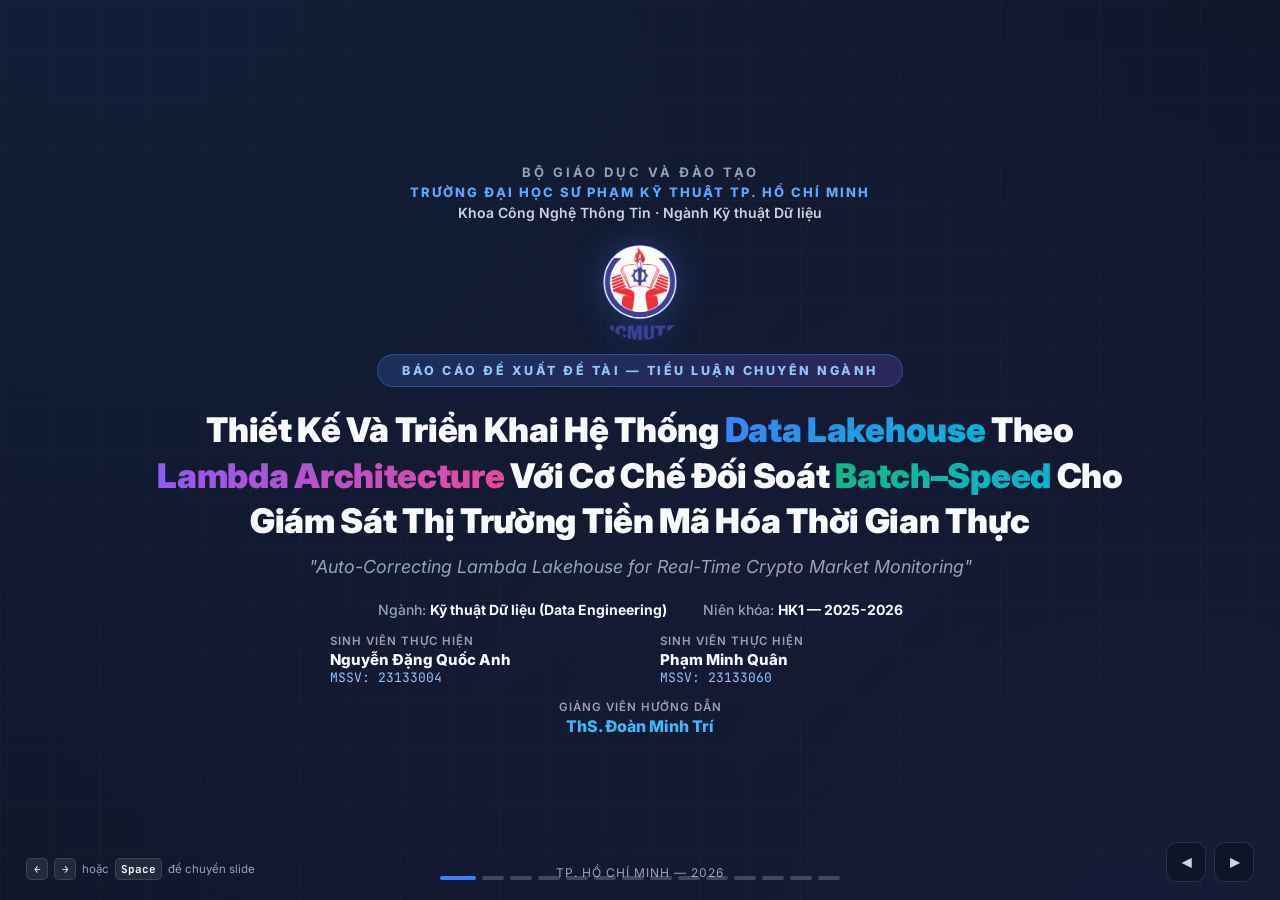
==== commit 004eeff9: "feat(ingestion): implement data contracts, fault injector, resilient kafka producer, and seed data g" ====
--- a/docs/slides.html
+++ b/docs/slides.html
@@ -1013,7 +1013,7 @@
           PHẠM KỸ THUẬT TP. HỒ CHÍ MINH</div>
         <div class="cover-faculty anim-item">Khoa Công Nghệ Thông Tin · Ngành Kỹ thuật Dữ liệu</div>
         <div class="anim-item"><img class="logo-img" src="assets/logo_hcmute.png"
-            onerror="this.src='assets/logo_hcmute.png'" alt="Logo HCMUTE"></div>
+            onerror="this.src='../logo hcmute.png'" alt="Logo HCMUTE"></div>
         <div class="anim-item">
           <div class="cover-type-badge">Báo Cáo Đề Xuất Đề Tài — Tiểu Luận Chuyên Ngành</div>
         </div>
